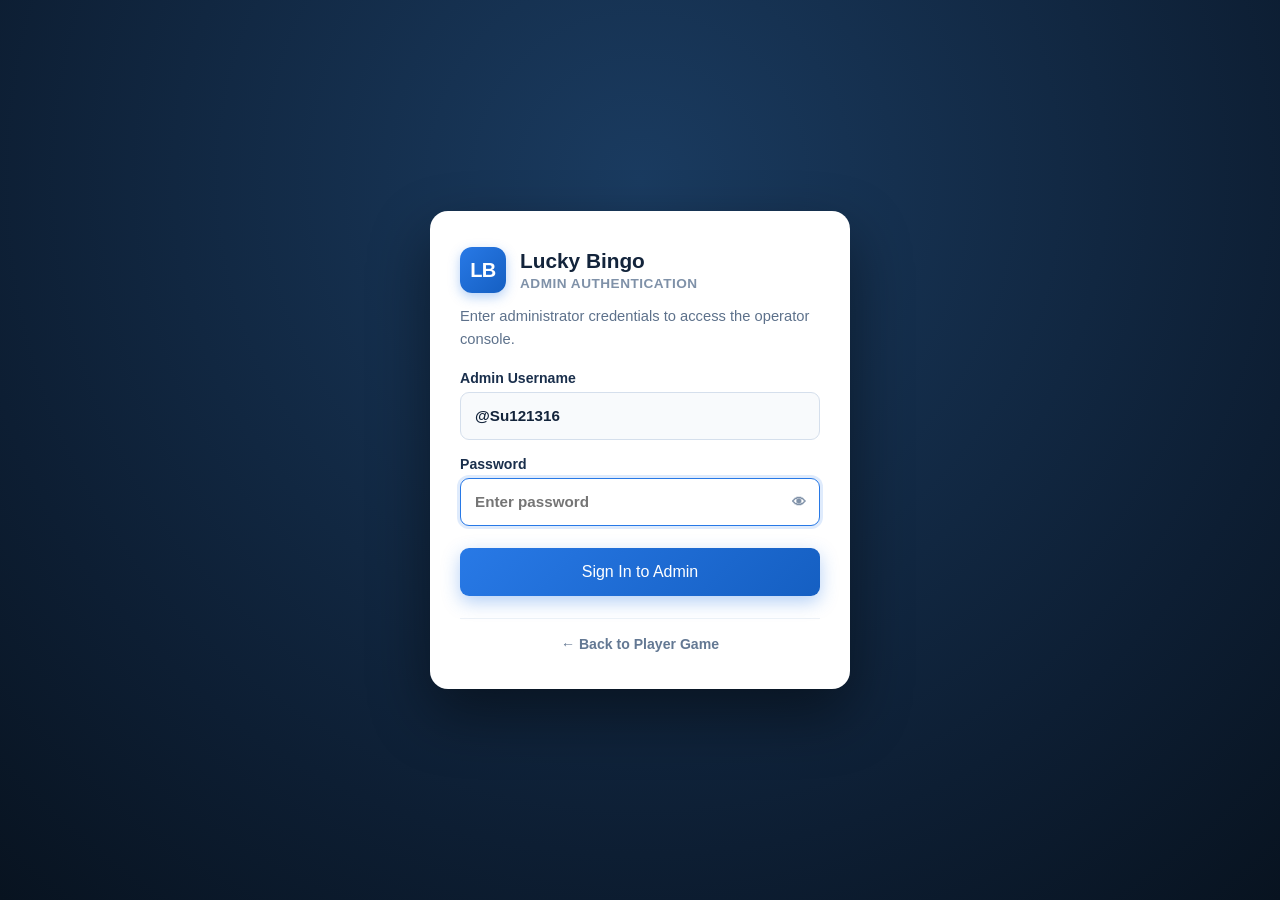
==== admin.html @ 017beab2 "Rename api-config to app-config and simplify vercel.json headers" ====
<!DOCTYPE html>
<html lang="en">
  <head>
    <meta charset="UTF-8" />
    <meta name="viewport" content="width=device-width, initial-scale=1.0" />
    <meta name="theme-color" content="#f5f7fb" />
    <title>Lucky Bingo — Admin Console</title>
    <link rel="stylesheet" href="style.css" />
    <link rel="stylesheet" href="admin.css?v=2" />
  </head>
  <body class="admin-body">
    <!-- ADMIN LOGIN OVERLAY & AUTHENTICATION GATE -->
    <div class="admin-login-overlay" id="admin-login-overlay">
      <div class="admin-login-card">
        <div class="admin-login-brand">
          <div class="admin-brand-mark" aria-hidden="true">LB</div>
          <div>
            <strong>Lucky Bingo</strong>
            <span>Admin Authentication</span>
          </div>
        </div>
        <p class="admin-login-desc">Enter administrator credentials to access the operator console.</p>
        <div class="admin-login-alert" id="admin-login-error" hidden></div>
        <form class="admin-login-form" id="admin-login-form" autocomplete="on">
          <label class="admin-login-label">
            <span>Admin Username</span>
            <input type="text" id="admin-login-username" name="username" placeholder="@Su121316" autocomplete="username" required autofocus />
          </label>
          <label class="admin-login-label">
            <span>Password</span>
            <div class="admin-password-wrap">
              <input type="password" id="admin-login-password" name="password" placeholder="Enter password" autocomplete="current-password" required />
              <button type="button" class="admin-password-toggle" id="admin-password-toggle" aria-label="Toggle password visibility">👁</button>
            </div>
          </label>
          <button type="submit" class="admin-button admin-button-primary admin-login-submit">Sign In to Admin</button>
        </form>
        <div class="admin-login-footer">
          <a href="index.html" class="admin-login-back">← Back to Player Game</a>
        </div>
      </div>
    </div>

    <div class="admin-shell" id="admin-shell" style="display: none;">
      <aside class="admin-sidebar" id="admin-sidebar">
        <div class="admin-brand">
          <div class="admin-brand-mark" aria-hidden="true">LB</div>
          <div>
            <strong>Lucky Bingo</strong>
            <span>Operator console</span>
          </div>
        </div>

        <div class="admin-user-card">
          <div class="admin-avatar admin-avatar-orange" id="admin-user-avatar">AD</div>
          <div class="admin-user-copy">
            <strong id="admin-user-name">Admin desk</strong>
            <span id="admin-user-role">Super administrator</span>
          </div>
          <span class="admin-online-dot" aria-label="Online"></span>
        </div>

        <nav class="admin-nav" aria-label="Admin navigation">
          <span class="admin-nav-label">Workspace</span>
          <a class="admin-nav-link" href="index.html" aria-label="Play Bingo in Game Lobby" style="color: #ff9800; font-weight: bold;">
            <span class="admin-nav-icon" aria-hidden="true">🎮</span>
            <span>Play Bingo</span>
          </a>
          <a class="admin-nav-link is-active" href="#overview" data-section="overview">
            <span class="admin-nav-icon" aria-hidden="true">⌂</span>
            <span>Overview</span>
          </a>
          <a class="admin-nav-link" href="#live" data-section="live">
            <span class="admin-nav-icon" aria-hidden="true">◉</span>
            <span>Live bingo</span>
            <em class="admin-nav-badge" id="nav-live-badge">3</em>
          </a>
          <a class="admin-nav-link" href="#transactions" data-section="transactions">
            <span class="admin-nav-icon" aria-hidden="true">⇄</span>
            <span>Transactions</span>
            <em class="admin-nav-badge is-alert" id="nav-transaction-badge">8</em>
          </a>
          <a class="admin-nav-link" href="#players" data-section="players">
            <span class="admin-nav-icon" aria-hidden="true">♙</span>
            <span>Players</span>
          </a>

          <span class="admin-nav-label admin-nav-label-spaced">Insights</span>
          <a class="admin-nav-link" href="#reports" data-section="reports">
            <span class="admin-nav-icon" aria-hidden="true">▥</span>
            <span>Reports</span>
          </a>
          <a class="admin-nav-link" href="#settings" data-section="settings">
            <span class="admin-nav-icon" aria-hidden="true">⚙</span>
            <span>Settings</span>
          </a>
          <a class="admin-nav-link" href="#deposit-accounts" data-section="deposit-accounts" id="nav-deposit-accounts" style="color: #27ae60; font-weight: 600;">
            <span class="admin-nav-icon" aria-hidden="true">💳</span>
            <span>Deposit Accounts</span>
          </a>
        </nav>

        <div class="admin-sidebar-footer">
          <div class="admin-help-card">
            <span class="admin-help-icon" aria-hidden="true">?</span>
            <div>
              <strong>Need a hand?</strong>
              <span>Review the operator guide</span>
            </div>
            <button type="button" class="admin-icon-button admin-help-button" id="open-help" aria-label="Open help">›</button>
          </div>
          <a class="admin-back-link" href="index.html"><span aria-hidden="true">←</span> Back to player app</a>
          <button type="button" class="admin-signout" id="admin-signout"><span aria-hidden="true">↪</span> Sign out</button>
        </div>
      </aside>

      <main class="admin-main">
        <header class="admin-topbar">
          <button type="button" class="admin-menu-button" id="admin-menu-button" aria-label="Open navigation">☰</button>
          <div class="admin-breadcrumbs">
            <span>Lucky Bingo</span><span aria-hidden="true">/</span><strong id="current-section-label">Overview</strong>
          </div>
          <div class="admin-topbar-actions">
            <div class="admin-system-status"><span class="admin-status-pulse"></span> All systems normal</div>
            <button type="button" class="admin-icon-button admin-notification-button" id="notification-button" aria-label="View notifications">
              <span aria-hidden="true">♢</span><em id="notification-count">5</em>
            </button>
            <div class="admin-top-avatar">AD</div>
          </div>
        </header>

        <div class="admin-content">
          <section class="admin-section is-active" id="admin-overview" data-page="overview">
            <div class="admin-page-heading">
              <div>
                <span class="admin-kicker">MONDAY, SEPTEMBER 21, 2026</span>
                <h1>Good afternoon, admin <span aria-hidden="true">👋</span></h1>
                <p>Here is what is happening across Lucky Bingo right now.</p>
              </div>
              <div class="admin-heading-actions">
                <span class="admin-last-updated" id="last-updated">Updated just now</span>
                <button type="button" class="admin-button admin-button-primary" data-quick-action="new-round"><span aria-hidden="true">＋</span> New round</button>
              </div>
            </div>

            <div class="admin-stat-grid">
              <article class="admin-stat-card">
                <div class="admin-stat-top"><span class="admin-stat-label">Total players</span><span class="admin-stat-icon admin-stat-icon-blue">♙</span></div>
                <strong class="admin-stat-value" id="stat-players">1,284</strong>
                <div class="admin-stat-foot"><span class="admin-trend is-up">↗ 12.8%</span><span>vs last month</span></div>
              </article>
              <article class="admin-stat-card">
                <div class="admin-stat-top"><span class="admin-stat-label">Players online</span><span class="admin-stat-icon admin-stat-icon-green">●</span></div>
                <strong class="admin-stat-value" id="stat-online">286</strong>
                <div class="admin-stat-foot"><span class="admin-live-label"><i></i> Live now</span><span>across 3 rooms</span></div>
              </article>
              <article class="admin-stat-card">
                <div class="admin-stat-top"><span class="admin-stat-label">Today’s revenue</span><span class="admin-stat-icon admin-stat-icon-orange">◈</span></div>
                <strong class="admin-stat-value" id="stat-revenue">18,460 <small>ETB</small></strong>
                <div class="admin-stat-foot"><span class="admin-trend is-up">↗ 8.4%</span><span>vs yesterday</span></div>
              </article>
              <article class="admin-stat-card admin-stat-card-alert">
                <div class="admin-stat-top"><span class="admin-stat-label">Needs attention</span><span class="admin-stat-icon admin-stat-icon-red">!</span></div>
                <strong class="admin-stat-value" id="stat-attention">8</strong>
                <div class="admin-stat-foot"><span class="admin-trend is-alert">Action required</span><span>pending requests</span></div>
              </article>
            </div>

            <div class="admin-dashboard-grid">
              <article class="admin-panel admin-live-summary-panel">
                <div class="admin-panel-heading">
                  <div><span class="admin-panel-eyebrow">REAL-TIME</span><h2>Live bingo rooms</h2></div>
                  <a class="admin-text-link" href="#live" data-section="live">Manage rooms <span aria-hidden="true">→</span></a>
                </div>
                <div class="admin-room-list" id="dashboard-rooms"></div>
                <div class="admin-panel-footer"><span class="admin-live-label"><i></i> Live updates enabled</span><span id="dashboard-round-label">Round #LB-24091 in progress</span></div>
              </article>

              <article class="admin-panel admin-queue-panel">
                <div class="admin-panel-heading">
                  <div><span class="admin-panel-eyebrow">MONEY MOVEMENT</span><h2>Transaction queue</h2></div>
                  <a class="admin-text-link" href="#transactions" data-section="transactions">View all <span aria-hidden="true">→</span></a>
                </div>
                <div class="admin-queue-total"><strong id="queue-total">8</strong><span>requests waiting for review</span><span class="admin-queue-clock" id="queue-age">oldest 18m</span></div>
                <div class="admin-mini-transactions" id="dashboard-transactions"></div>
                <button type="button" class="admin-button admin-button-soft admin-full-button" data-section="transactions">Open transaction desk</button>
              </article>

              <article class="admin-panel admin-activity-panel">
                <div class="admin-panel-heading">
                  <div><span class="admin-panel-eyebrow">AUDIT TRAIL</span><h2>Recent activity</h2></div>
                  <button type="button" class="admin-more-button" id="clear-activity" title="Clear activity">•••</button>
                </div>
                <div class="admin-activity-list" id="activity-list"></div>
              </article>

              <article class="admin-panel admin-health-panel">
                <div class="admin-panel-heading">
                  <div><span class="admin-panel-eyebrow">PLAYER HEALTH</span><h2>Player snapshot</h2></div>
                  <a class="admin-text-link" href="#players" data-section="players">Open players <span aria-hidden="true">→</span></a>
                </div>
                <div class="admin-health-body">
                  <div class="admin-donut" id="player-donut"><span><strong id="active-percent">92</strong><small>active</small></span></div>
                  <div class="admin-health-legend">
                    <div><i class="legend-active"></i><span>Active players</span><strong id="active-count">1,181</strong></div>
                    <div><i class="legend-idle"></i><span>Idle this week</span><strong id="idle-count">86</strong></div>
                    <div><i class="legend-blocked"></i><span>Blocked</span><strong id="blocked-count">17</strong></div>
                  </div>
                </div>
                <div class="admin-health-note"><span aria-hidden="true">✦</span> Player activity is up <b>6.2%</b> this week.</div>
              </article>
            </div>
          </section>

          <section class="admin-section" id="admin-live" data-page="live">
            <div class="admin-page-heading">
              <div><span class="admin-kicker">BINGO OPERATIONS</span><h1>Live bingo control</h1><p>Monitor every room, call numbers, and keep rounds moving.</p></div>
              <div class="admin-heading-actions"><span class="admin-live-label admin-live-label-large"><i></i> Live control connected</span><button type="button" class="admin-button admin-button-primary" data-live-action="new-round"><span aria-hidden="true">＋</span> Start new round</button></div>
            </div>
            <div class="admin-live-toolbar">
              <div class="admin-room-tabs" id="live-room-tabs"></div>
              <div class="admin-live-toolbar-right"><span class="admin-small-muted">Auto-call interval</span><select class="admin-select admin-select-small" id="call-interval"><option value="5">5 sec</option><option value="8" selected>8 sec</option><option value="12">12 sec</option></select><button type="button" class="admin-button admin-button-soft" data-live-action="refresh"><span aria-hidden="true">↻</span> Refresh</button></div>
            </div>
            <div class="admin-live-control-grid">
              <article class="admin-panel admin-round-panel">
                <div class="admin-panel-heading"><div><span class="admin-panel-eyebrow">ROOM CONTROL</span><h2 id="live-room-title">20 ETB room</h2></div><span class="admin-round-state is-live" id="live-round-state"><i></i> LIVE</span></div>
                <div class="admin-round-number"><div class="admin-call-label">LAST NUMBER CALLED</div><strong id="live-call-ball">G-47</strong><span><b id="live-call-count">22</b> of 75 numbers</span></div>
                <div class="admin-round-progress"><div id="live-round-progress" style="width: 29%"></div></div>
                <div class="admin-round-meta"><span>Round <b id="live-round-id">#LB-24091</b></span><span>Prize pool <b id="live-prize-pool">3,240 ETB</b></span></div>
                <div class="admin-round-actions"><button type="button" class="admin-button admin-button-primary" data-live-action="toggle-round" id="toggle-round-button">Pause round</button><button type="button" class="admin-button admin-button-outline" data-live-action="next-call"><span aria-hidden="true">↗</span> Call next</button><button type="button" class="admin-button admin-button-danger-outline" data-live-action="end-round">End round</button></div>
                <div class="admin-control-warning"><span aria-hidden="true">!</span><span>Ending a round cannot be undone. Confirmations are required for payouts.</span></div>
              </article>
              <article class="admin-panel admin-room-health-panel">
                <div class="admin-panel-heading"><div><span class="admin-panel-eyebrow">ROOM HEALTH</span><h2>At a glance</h2></div><span class="admin-chip admin-chip-green">Healthy</span></div>
                <div class="admin-health-metrics"><div><strong id="live-player-count">106</strong><span>players joined</span></div><div><strong id="live-card-count">106</strong><span>cards in play</span></div><div><strong id="live-callers">4</strong><span>possible winners</span></div><div><strong id="live-average-call">01:42</strong><span>avg. call time</span></div></div>
                <div class="admin-room-progress-list"><div><span>Room capacity</span><b>71%</b><div><i style="width:71%"></i></div></div><div><span>Connection quality</span><b>98%</b><div><i class="is-blue" style="width:98%"></i></div></div></div>
              </article>
              <article class="admin-panel admin-call-history-panel">
                <div class="admin-panel-heading"><div><span class="admin-panel-eyebrow">CALL HISTORY</span><h2>Numbers called</h2></div><button type="button" class="admin-more-button" data-live-action="clear-history">Clear</button></div>
                <div class="admin-call-history" id="live-call-history"></div>
                <p class="admin-empty-note" id="call-history-note">Most recent calls appear here.</p>
              </article>
              <article class="admin-panel admin-room-management-panel">
                <div class="admin-panel-heading"><div><span class="admin-panel-eyebrow">ROOMS</span><h2>Room availability</h2></div><span class="admin-small-muted">Player lobby view</span></div>
                <form class="admin-room-add-form" id="room-add-form">
                  <label><span>Stake (ETB)</span><input id="room-add-stake" type="number" min="1" step="1" inputmode="numeric" placeholder="100" required></label>
                  <label><span>Players</span><input id="room-add-players" type="number" min="0" step="1" inputmode="numeric" value="0" required></label>
                  <button type="submit" class="admin-button admin-button-primary"><span aria-hidden="true">＋</span> Add room</button>
                </form>
                <div class="admin-management-list" id="live-room-management"></div>
              </article>
            </div>
          </section>

          <section class="admin-section" id="admin-transactions" data-page="transactions">
            <div class="admin-page-heading">
              <div><span class="admin-kicker">FINANCE DESK</span><h1>Deposits &amp; withdrawals</h1><p>Review requests, verify payment details, and keep player balances accurate.</p></div>
              <div class="admin-heading-actions"><button type="button" class="admin-button admin-button-soft" id="export-transactions"><span aria-hidden="true">↓</span> Export CSV</button><button type="button" class="admin-button admin-button-primary" id="refresh-transactions"><span aria-hidden="true">↻</span> Refresh</button></div>
            </div>
            <div class="admin-finance-summary"><div><span>Pending deposits</span><strong id="finance-deposits">5,800 <small>ETB</small></strong><em id="finance-deposit-count">5 requests</em></div><div><span>Pending withdrawals</span><strong id="finance-withdrawals">2,450 <small>ETB</small></strong><em id="finance-withdrawal-count">3 requests</em></div><div><span>Processed today</span><strong id="finance-processed">18,460 <small>ETB</small></strong><em class="is-positive">+8.4% from yesterday</em></div><div><span>Average review time</span><strong>06:24</strong><em class="is-positive">Within target</em></div></div>
            <article class="admin-panel admin-table-panel">
              <div class="admin-table-toolbar"><div class="admin-filter-tabs" role="tablist" aria-label="Transaction filter"><button type="button" class="is-active" data-transaction-filter="all">All <b id="filter-all-count">8</b></button><button type="button" data-transaction-filter="deposit">Deposits <b id="filter-deposit-count">5</b></button><button type="button" data-transaction-filter="withdraw">Withdrawals <b id="filter-withdraw-count">3</b></button><button type="button" data-transaction-filter="processed">Processed</button></div><div class="admin-table-tools"><label class="admin-inline-search"><span aria-hidden="true">⌕</span><input type="search" id="transaction-search" placeholder="Search transactions" /></label><select class="admin-select" id="transaction-status-filter"><option value="all">All statuses</option><option value="pending">Pending</option><option value="approved">Approved</option><option value="rejected">Rejected</option></select></div></div>
              <div class="admin-table-scroll"><table class="admin-table"><thead><tr><th>Player</th><th>Type</th><th>Method</th><th>Amount</th><th>Requested</th><th>Status</th><th><span class="admin-sr-only">Actions</span></th></tr></thead><tbody id="transactions-table"></tbody></table></div>
              <div class="admin-table-footer"><span id="transaction-result-count">Showing 8 requests</span><div class="admin-pagination"><button type="button" disabled aria-label="Previous page">‹</button><button type="button" class="is-current">1</button><button type="button">2</button><button type="button" aria-label="Next page">›</button></div></div>
            </article>
          </section>

          <section class="admin-section" id="admin-players" data-page="players">
            <div class="admin-page-heading">
              <div><span class="admin-kicker">PLAYER DIRECTORY</span><h1>Players</h1><p>Search accounts, manage access, and keep player profiles up to date.</p></div>
              <div class="admin-heading-actions"><button type="button" class="admin-button admin-button-soft" id="export-players"><span aria-hidden="true">↓</span> Export list</button><button type="button" class="admin-button admin-button-primary" data-player-action="add"><span aria-hidden="true">＋</span> Add player</button></div>
            </div>
            <div class="admin-player-insights"><div><span class="admin-insight-icon admin-insight-blue">♙</span><span><b id="player-total-count">1,284</b><small>Total accounts</small></span></div><div><span class="admin-insight-icon admin-insight-green">✓</span><span><b id="player-verified-count">1,198</b><small>Verified accounts</small></span></div><div><span class="admin-insight-icon admin-insight-orange">◌</span><span><b id="player-new-count">38</b><small>New this month</small></span></div><div><span class="admin-insight-icon admin-insight-red">!</span><span><b id="player-blocked-count">17</b><small>Blocked accounts</small></span></div></div>
            <article class="admin-panel admin-table-panel">
              <div class="admin-table-toolbar"><label class="admin-player-search"><span aria-hidden="true">⌕</span><input type="search" id="player-search" placeholder="Search by name, email, phone or player ID" /><kbd>⌘ K</kbd></label><div class="admin-table-tools"><select class="admin-select" id="player-status-filter"><option value="all">All statuses</option><option value="active">Active</option><option value="idle">Idle</option><option value="blocked">Blocked</option></select><button type="button" class="admin-filter-button" id="player-filter-button"><span aria-hidden="true">☷</span> Filters</button></div></div>
              <div class="admin-table-scroll"><table class="admin-table admin-player-table"><thead><tr><th>Player</th><th>Contact</th><th>Wallet balance</th><th>Games</th><th>Last active</th><th>Status</th><th><span class="admin-sr-only">Actions</span></th></tr></thead><tbody id="players-table"></tbody></table></div>
              <div class="admin-table-footer"><span id="player-result-count">Showing 8 players</span><div class="admin-pagination"><button type="button" disabled>‹</button><button type="button" class="is-current">1</button><button type="button">2</button><button type="button">3</button><button type="button">›</button></div></div>
            </article>
          </section>

          <section class="admin-section" id="admin-reports" data-page="reports">
            <div class="admin-page-heading"><div><span class="admin-kicker">INSIGHTS</span><h1>Reports</h1><p>Understand performance, player behavior, and the health of your bingo operation.</p></div><div class="admin-heading-actions"><select class="admin-select" id="report-range"><option>Last 7 days</option><option>Last 30 days</option><option>This year</option></select><button type="button" class="admin-button admin-button-soft" id="export-report"><span aria-hidden="true">↓</span> Export report</button></div></div>
            <div class="admin-report-grid"><article class="admin-panel admin-chart-panel admin-chart-wide"><div class="admin-panel-heading"><div><span class="admin-panel-eyebrow">REVENUE TREND</span><h2>Net revenue</h2></div><strong class="admin-chart-total">18,460 <small>ETB</small></strong></div><div class="admin-chart-legend"><span><i class="chart-line chart-line-blue"></i> Revenue</span><span><i class="chart-line chart-line-orange"></i> Payouts</span></div><div class="admin-chart" aria-label="Revenue chart"><div class="admin-chart-y"><span>20k</span><span>15k</span><span>10k</span><span>5k</span><span>0</span></div><div class="admin-chart-area"><div class="admin-chart-gridlines"><i></i><i></i><i></i><i></i><i></i></div><svg viewBox="0 0 720 220" preserveAspectRatio="none" role="img" aria-label="Revenue and payout trend"><defs><linearGradient id="revenue-fill" x1="0" x2="0" y1="0" y2="1"><stop offset="0" stop-color="#2f80ed" stop-opacity=".24"/><stop offset="1" stop-color="#2f80ed" stop-opacity="0"/></linearGradient></defs><path class="chart-fill" d="M0 172 C42 162 58 155 92 158 S144 134 178 145 S230 121 268 130 S320 91 360 112 S416 82 452 96 S496 48 540 72 S600 38 636 55 S682 31 720 42 L720 220 L0 220 Z"/><path class="chart-path chart-path-blue" d="M0 172 C42 162 58 155 92 158 S144 134 178 145 S230 121 268 130 S320 91 360 112 S416 82 452 96 S496 48 540 72 S600 38 636 55 S682 31 720 42"/><path class="chart-path chart-path-orange" d="M0 190 C42 181 58 176 92 178 S144 161 178 170 S230 144 268 154 S320 119 360 140 S416 106 452 125 S496 79 540 102 S600 65 636 83 S682 61 720 70"/></svg><div class="admin-chart-x"><span>15 Sep</span><span>17 Sep</span><span>19 Sep</span><span>21 Sep</span></div></div></div></article><article class="admin-panel admin-chart-panel"><div class="admin-panel-heading"><div><span class="admin-panel-eyebrow">ROOM PERFORMANCE</span><h2>Top rooms</h2></div><button type="button" class="admin-more-button">•••</button></div><div class="admin-bar-list"><div><span><b>10 ETB room</b><small>2,180 rounds</small></span><strong>42%</strong><i><em style="width:42%"></em></i></div><div><span><b>20 ETB room</b><small>1,640 rounds</small></span><strong>34%</strong><i><em style="width:34%"></em></i></div><div><span><b>50 ETB room</b><small>812 rounds</small></span><strong>24%</strong><i><em style="width:24%"></em></i></div></div><div class="admin-report-callout"><span aria-hidden="true">✦</span><span>The <b>10 ETB room</b> brings the most first-time players.</span></div></article><article class="admin-panel admin-chart-panel"><div class="admin-panel-heading"><div><span class="admin-panel-eyebrow">PLAYER RETENTION</span><h2>Weekly return rate</h2></div><span class="admin-chip admin-chip-green">+4.8%</span></div><div class="admin-retention-score"><strong>68.4<small>%</small></strong><span>players returned this week</span></div><div class="admin-retention-bars"><i style="height:43%"></i><i style="height:58%"></i><i style="height:51%"></i><i style="height:70%"></i><i style="height:64%"></i><i style="height:83%"></i><i style="height:92%"></i></div><div class="admin-chart-x admin-chart-x-even"><span>Mon</span><span>Tue</span><span>Wed</span><span>Thu</span><span>Fri</span><span>Sat</span><span>Sun</span></div></article></div>
          </section>

          <section class="admin-section" id="admin-settings" data-page="settings">
            <div class="admin-page-heading">
              <div>
                <span class="admin-kicker">CONTROL CENTER</span>
                <h1>Settings</h1>
                <p>Set safe defaults for your operation. Changes are saved immediately.</p>
              </div>
              <div style="display: flex; gap: 8px; flex-wrap: wrap; align-items: center;">
                <span class="admin-saved-label" id="settings-saved">All changes saved</span>
              </div>
            </div>

            <div style="display: flex; gap: 8px; flex-wrap: wrap; margin-bottom: 16px;">
              <a href="#settings-deposit-panel" class="admin-button admin-button-primary" style="text-decoration: none; font-size: 12px; padding: 7px 14px;">💳 Deposit Receiving Accounts</a>
              <a href="#settings-round-panel" class="admin-button admin-button-soft" style="text-decoration: none; font-size: 12px; padding: 7px 14px;">⚙ Round Settings</a>
            </div>

            <div class="admin-settings-grid">
              <article class="admin-panel admin-settings-panel" id="settings-deposit-panel" style="border: 2px solid #2f80ed; box-shadow: 0 4px 16px rgba(47, 128, 237, 0.08);">
                <div class="admin-panel-heading">
                  <div>
                    <span class="admin-panel-eyebrow" style="color: #2f80ed; font-weight: 800;">PAYMENT METHODS</span>
                    <h2 style="color: #1a4971;">Deposit receiving accounts</h2>
                  </div>
                  <span class="admin-chip admin-chip-green" style="font-weight: 700;">Live in player app</span>
                </div>
                <div style="padding: 11px 18px; background: rgba(47, 128, 237, 0.08); border-bottom: 1px solid #d8e5f5; font-size: 12px; color: #1a4971; line-height: 1.45; font-weight: 500;">
                  💰 <b>Where to edit deposit numbers:</b> Enter the phone numbers and account holder names below. Players will transfer their deposits to these accounts when they tap <b>Telebirr</b>, <b>CBE Birr</b>, or <b>M-Pesa</b> in the game.
                </div>
                <label class="admin-setting-row">
                  <span>
                    <b>Telebirr receiving phone</b>
                    <small>Phone number where players send Telebirr deposits</small>
                  </span>
                  <input type="text" class="admin-setting-input" id="setting-deposit-telebirr-phone" placeholder="0911 000 000" />
                </label>
                <label class="admin-setting-row">
                  <span>
                    <b>Telebirr account name</b>
                    <small>Name registered on the Telebirr account</small>
                  </span>
                  <input type="text" class="admin-setting-input" id="setting-deposit-telebirr-name" placeholder="Lucky Bingo" />
                </label>
                <label class="admin-setting-row">
                  <span>
                    <b>CBE Birr receiving phone / account</b>
                    <small>Phone or account number for CBE Birr deposits</small>
                  </span>
                  <input type="text" class="admin-setting-input" id="setting-deposit-cbebirr-phone" placeholder="1000 000 000" />
                </label>
                <label class="admin-setting-row">
                  <span>
                    <b>CBE Birr account name</b>
                    <small>Name registered on the CBE Birr account</small>
                  </span>
                  <input type="text" class="admin-setting-input" id="setting-deposit-cbebirr-name" placeholder="Lucky Bingo CBE Birr" />
                </label>
                <label class="admin-setting-row">
                  <span>
                    <b>M-Pesa receiving phone</b>
                    <small>Phone number for M-Pesa deposits</small>
                  </span>
                  <input type="text" class="admin-setting-input" id="setting-deposit-mpesa-phone" placeholder="0700 000 000" />
                </label>
                <label class="admin-setting-row">
                  <span>
                    <b>M-Pesa account name</b>
                    <small>Name registered on the M-Pesa account</small>
                  </span>
                  <input type="text" class="admin-setting-input" id="setting-deposit-mpesa-name" placeholder="Lucky Bingo M-Pesa" />
                </label>
              </article>

              <article class="admin-panel admin-settings-panel" id="settings-round-panel">
                <div class="admin-panel-heading"><div><span class="admin-panel-eyebrow">GAME DEFAULTS</span><h2>Round settings</h2></div></div>
                <label class="admin-setting-row"><span><b>Commission rate</b><small>Percentage held from every prize pool</small></span><span class="admin-input-suffix"><input type="number" id="setting-commission" min="0" max="50" step="1" value="20" /><em>%</em></span></label>
                <label class="admin-setting-row"><span><b>Auto-start threshold</b><small>Players required before a room starts</small></span><span class="admin-input-suffix"><input type="number" id="setting-threshold" min="2" max="500" step="1" value="10" /><em>players</em></span></label>
                <label class="admin-setting-row"><span><b>Card-selection countdown</b><small>Players have this long to enter cards before the round starts</small></span><span class="admin-input-suffix"><input type="number" id="setting-countdown" min="10" max="600" step="5" value="60" /><em>seconds</em></span></label>
                <label class="admin-setting-row"><span><b>Winning line pattern</b><small>Declare a winner after this many completed lines, or require a full house</small></span><select class="admin-select admin-select-small" id="setting-winning-pattern"><option value="1">1 line</option><option value="2">2 lines</option><option value="3">3 lines</option><option value="4">4 lines</option><option value="full-house">Full house / full card</option></select></label>
                <label class="admin-setting-row"><span><b>Starting bonus</b><small>Give each new player a one-time Birr bonus when they first open the game</small></span><span class="admin-input-suffix"><input type="number" id="setting-starting-bonus" min="0" max="100000" step="1" value="50" /><em>ETB</em></span></label>
                <label class="admin-setting-row"><span><b>Enable starting bonus</b><small>Turn the new-player bonus on or off</small></span><input type="checkbox" class="admin-switch" id="setting-starting-bonus-enabled" checked /></label>
                <label class="admin-setting-row"><span><b>Auto-call numbers</b><small>Allow rooms to call numbers automatically</small></span><input type="checkbox" class="admin-switch" id="setting-autocall" checked /></label>
                <label class="admin-setting-row"><span><b>Maintenance mode</b><small>Temporarily prevent new games from starting</small></span><input type="checkbox" class="admin-switch is-danger" id="setting-maintenance" /></label>
              </article>

              <article class="admin-panel admin-settings-panel">
                <div class="admin-panel-heading"><div><span class="admin-panel-eyebrow">SECURITY &amp; ALERTS</span><h2>Admin preferences</h2></div></div>
                <label class="admin-setting-row"><span><b>Transaction alerts</b><small>Notify this desk about new finance requests</small></span><input type="checkbox" class="admin-switch" id="setting-transactions" checked /></label>
                <label class="admin-setting-row"><span><b>Large withdrawal review</b><small>Require a second review above 5,000 ETB</small></span><input type="checkbox" class="admin-switch" id="setting-large-withdrawal" checked /></label>
                <label class="admin-setting-row"><span><b>Session timeout</b><small>Sign out after inactivity</small></span><select class="admin-select admin-select-small" id="setting-timeout"><option value="30">30 minutes</option><option value="60" selected>1 hour</option><option value="240">4 hours</option></select></label>
                <div class="admin-security-note"><span aria-hidden="true">✓</span><div><b>Two-step verification is active</b><small>Your admin account is protected with an extra sign-in step.</small></div></div>
              </article>
            </div>
          </section>
        </div>
      </main>
    </div>

    <div class="admin-toast" id="admin-toast" hidden></div>

    <div class="admin-modal-backdrop" id="player-modal" hidden>
      <section class="admin-modal" role="dialog" aria-modal="true" aria-labelledby="player-modal-title">
        <div class="admin-modal-heading"><div><span class="admin-panel-eyebrow">PLAYER ACCOUNT</span><h2 id="player-modal-title">Edit player</h2></div><button type="button" class="admin-modal-close" data-close-modal="player-modal" aria-label="Close">×</button></div>
        <form id="player-form"><input type="hidden" id="player-form-id" /><div class="admin-form-grid"><label><span>Full name</span><input type="text" id="player-form-name" required /></label><label><span>Player ID</span><input type="text" id="player-form-username" disabled /></label><label><span>Email address</span><input type="email" id="player-form-email" required /></label><label><span>Phone number</span><input type="tel" id="player-form-phone" required /></label><label><span>Wallet balance (ETB)</span><input type="number" id="player-form-balance" min="0" step="1" required /></label><label><span>Account status</span><select id="player-form-status"><option value="active">Active</option><option value="idle">Idle</option><option value="blocked">Blocked</option></select></label></div><label class="admin-form-wide"><span>Admin note</span><textarea id="player-form-note" rows="3" placeholder="Optional internal note about this account"></textarea></label><div class="admin-modal-actions"><button type="button" class="admin-button admin-button-soft" data-close-modal="player-modal">Cancel</button><button type="submit" class="admin-button admin-button-primary">Save player</button></div></form>
      </section>
    </div>

    <div class="admin-modal-backdrop" id="password-modal" hidden>
      <section class="admin-modal admin-modal-small" role="dialog" aria-modal="true" aria-labelledby="password-modal-title">
        <div class="admin-modal-heading"><div><span class="admin-panel-eyebrow">SECURITY ACTION</span><h2 id="password-modal-title">Change password</h2></div><button type="button" class="admin-modal-close" data-close-modal="password-modal" aria-label="Close">×</button></div>
        <p class="admin-modal-copy">Set a temporary password for <b id="password-player-name">this player</b>. The player will be asked to change it after signing in.</p>
        <form id="password-form"><input type="hidden" id="password-form-id" /><label class="admin-form-wide"><span>Temporary password</span><input type="password" id="password-form-value" minlength="6" required placeholder="At least 6 characters" /></label><label class="admin-check-row"><input type="checkbox" id="password-notify" checked /><span>Notify the player about the password reset</span></label><div class="admin-modal-actions"><button type="button" class="admin-button admin-button-soft" data-close-modal="password-modal">Cancel</button><button type="submit" class="admin-button admin-button-primary">Set password</button></div></form>
      </section>
    </div>

    <div class="admin-modal-backdrop" id="help-modal" hidden>
      <section class="admin-modal admin-modal-small" role="dialog" aria-modal="true" aria-labelledby="help-modal-title"><div class="admin-modal-heading"><div><span class="admin-panel-eyebrow">OPERATOR GUIDE</span><h2 id="help-modal-title">A safe admin workflow</h2></div><button type="button" class="admin-modal-close" data-close-modal="help-modal" aria-label="Close">×</button></div><div class="admin-guide-list"><div><b>1</b><span>Review deposit and withdrawal requests before approving a balance change.</span></div><div><b>2</b><span>Use the live room controls to pause a room if a payment or connection issue appears.</span></div><div><b>3</b><span>Block suspicious accounts and record the reason in the player note.</span></div><div><b>4</b><span>Export finance reports regularly for reconciliation.</span></div></div><div class="admin-modal-actions"><button type="button" class="admin-button admin-button-primary" data-close-modal="help-modal">Got it</button></div></section>
    </div>

    <script src="app-config.js"></script>
    <script src="api-client.js"></script>
    <script src="players-data.js"></script>
    <script src="admin.js?v=3"></script>
  </body>
</html>
---- style.css ----
* {
  margin: 0;
  padding: 0;
  box-sizing: border-box;
}

:root {
  --page: #0868ad;
  --page-deep: #075d9d;
  --nav: #1c2a3a;
  --panel: #193866;
  --panel-deep: #15345f;
  --orange: #f45b0a;
  --orange-deep: #dd4d05;
  --yellow: #fff229;
  --yellow-soft: #f3ef9e;
  --white: #fbfdff;
  --muted: #b7c3d7;
  --ink: #172b4d;
  --line: rgba(255, 255, 255, 0.08);
  --green: #57c77c;
  --red: #f3424f;
}

html,
body {
  min-height: 100%;
}

body {
  min-height: 100dvh;
  font-family: "Trebuchet MS", "Segoe UI", system-ui, sans-serif;
  background: var(--page);
  color: var(--white);
  overflow-x: hidden;
  user-select: none;
  -webkit-user-select: none;
}

button {
  font: inherit;
}

.lb-root {
  min-height: 100dvh;
  display: grid;
  place-items: start center;
}

.lb-frame {
  position: relative;
  width: min(100%, 760px);
  min-height: 100dvh;
  overflow: hidden;
  background: linear-gradient(180deg, var(--page) 0%, var(--page-deep) 100%);
  box-shadow: 0 0 0 1px rgba(0, 0, 0, 0.06);
  display: flex;
  flex-direction: column;
}

.lb-top {
  min-height: 0;
  display: none;
}

.lb-logo {
  color: var(--white);
  font-size: clamp(25px, 5vw, 40px);
  font-weight: 800;
  letter-spacing: -1.1px;
  line-height: 1;
  text-align: left;
  white-space: nowrap;
}

.lb-icon-btn {
  display: grid;
  place-items: center;
  width: 42px;
  height: 48px;
  border: 0;
  background: transparent;
  color: var(--white);
  cursor: pointer;
  transition: color 0.16s ease, transform 0.16s ease;
}

.lb-icon-btn:hover,
.lb-icon-btn:focus-visible {
  color: var(--yellow);
  transform: scale(1.06);
  outline: none;
}

.lb-close {
  font-family: Arial, sans-serif;
  font-size: 56px;
  font-weight: 200;
  line-height: 0.72;
}

.lb-header-actions {
  display: flex;
  align-items: center;
  justify-content: flex-end;
  gap: 20px;
}

.lb-expand {
  font-family: Arial, sans-serif;
  font-size: 44px;
  line-height: 0.5;
  padding-bottom: 12px;
}

.lb-options {
  font-family: Arial, sans-serif;
  font-size: 45px;
  line-height: 0.45;
}

.lb-main {
  position: relative;
  flex: 1;
  min-height: 0;
  display: flex;
  flex-direction: column;
}

.lb-view {
  display: none;
  flex: 1;
  min-height: 0;
  flex-direction: column;
  padding: 34px 22px 26px;
  overflow: auto;
}

.lb-view.is-on {
  display: flex;
}

.lb-lobby {
  padding-top: 34px;
}

.lb-lobby-toolbar {
  display: flex;
  align-items: center;
  justify-content: space-between;
  gap: 16px;
  margin: 0 10px 28px;
}

.lb-lobby-actions {
  display: flex;
  align-items: center;
  gap: 10px;
}

.lb-balance-card,
.lb-admin-link,
.lb-refresh {
  border: 0;
  cursor: pointer;
  transition: transform 0.16s ease, filter 0.16s ease, box-shadow 0.16s ease;
}

.lb-balance-card:hover,
.lb-balance-card:focus-visible,
.lb-admin-link:hover,
.lb-admin-link:focus-visible,
.lb-refresh:hover,
.lb-refresh:focus-visible {
  transform: translateY(-2px);
  filter: brightness(1.08);
  outline: none;
}

.lb-balance-card {
  min-width: 178px;
  display: flex;
  align-items: center;
  gap: 11px;
  padding: 11px 14px;
  border-radius: 10px;
  background: #15263b;
  color: var(--white);
  box-shadow: 0 5px 0 rgba(0, 0, 0, 0.12);
  text-align: left;
}

.lb-wallet-icon {
  display: grid;
  place-items: center;
  width: 40px;
  height: 38px;
  flex: 0 0 auto;
}

.lb-wallet-icon svg {
  width: 38px;
  height: 34px;
  fill: none;
  stroke: var(--white);
  stroke-linecap: round;
  stroke-linejoin: round;
  stroke-width: 2.2;
}

.lb-balance-value {
  display: inline-flex;
  align-items: baseline;
  gap: 7px;
  color: var(--yellow);
  font-family: Consolas, "Courier New", monospace;
  font-size: 28px;
  font-weight: 800;
  line-height: 1;
  white-space: nowrap;
}

.lb-currency {
  font-family: inherit;
  font-size: 20px;
}

.lb-balance-arrow {
  margin-left: auto;
  color: #c9d5e5;
  font-family: Arial, sans-serif;
  font-size: 32px;
  font-weight: 300;
  line-height: 0.7;
}

.lb-admin-link,
.lb-refresh {
  display: inline-flex;
  align-items: center;
  justify-content: center;
  min-height: 48px;
  padding: 12px 17px 13px;
  border-radius: 8px;
  background: #18345f;
  color: var(--white);
  font-family: Consolas, "Courier New", monospace;
  font-size: 24px;
  font-weight: 700;
  line-height: 1;
  text-decoration: none;
  box-shadow: 0 5px 0 rgba(0, 0, 0, 0.12);
}

.lb-admin-link {
  background: var(--orange);
  color: var(--white);
}

.lb-room-list {
  width: 100%;
}

.lb-room-head,
.lb-room {
  display: grid;
  grid-template-columns: 1.05fr 1.1fr 0.92fr 1.2fr 1.12fr;
  align-items: center;
  column-gap: 12px;
}

.lb-room-head {
  min-height: 66px;
  padding: 0 25px;
  border-radius: 16px 16px 0 0;
  background: var(--orange);
  color: var(--white);
  font-family: Consolas, "Courier New", monospace;
  font-size: clamp(17px, 3.3vw, 27px);
  letter-spacing: 0.2px;
  line-height: 1;
  text-align: center;
  box-shadow: 0 4px 0 rgba(137, 49, 0, 0.16);
}

.lb-room-head span:first-child,
.lb-room-head span:nth-child(2),
.lb-room-head span:nth-child(3),
.lb-room-head span:nth-child(4),
.lb-room-head span:nth-child(5) {
  white-space: nowrap;
}

.lb-rooms {
  display: flex;
  flex-direction: column;
  gap: 20px;
  padding-top: 10px;
}

.lb-room {
  width: 100%;
  min-height: 120px;
  padding: 16px 25px;
  border: 0;
  border-radius: 16px;
  background: var(--panel);
  color: var(--white);
  font-family: Consolas, "Courier New", monospace;
  text-align: center;
  box-shadow: 0 5px 0 rgba(7, 35, 70, 0.32);
  cursor: pointer;
  transition: transform 0.16s ease, background 0.16s ease, box-shadow 0.16s ease;
}

.lb-room:hover,
.lb-room:focus-visible {
  background: #204577;
  box-shadow: 0 7px 0 rgba(7, 35, 70, 0.3);
  transform: translateY(-2px);
  outline: none;
}

.lb-room.is-locked,
.lb-room.is-closed {
  cursor: not-allowed;
}

.lb-room.is-locked:hover,
.lb-room.is-locked:focus-visible,
.lb-room.is-closed:hover,
.lb-room.is-closed:focus-visible,
.lb-room:disabled:hover,
.lb-room:disabled:focus-visible {
  background: var(--panel);
  transform: none;
}

.lb-room:disabled {
  opacity: 0.72;
}

.lb-room-stake,
.lb-room-active,
.lb-room-players,
.lb-room-prize,
.lb-room-play {
  min-width: 0;
}

.lb-room-stake {
  color: var(--white);
  font-size: clamp(18px, 3.2vw, 26px);
  font-weight: 700;
  line-height: 1.2;
  white-space: nowrap;
}

.lb-room-active {
  position: relative;
  display: flex;
  align-items: flex-end;
  justify-content: center;
  min-height: 54px;
  padding-top: 8px;
  color: var(--muted);
  font-size: clamp(16px, 2.9vw, 23px);
  line-height: 1.1;
  white-space: normal;
}

.lb-room-active.is-live {
  color: var(--white);
}

.lb-room-active-copy {
  display: block;
}

.lb-active-badge {
  position: absolute;
  top: -1px;
  left: 50%;
  z-index: 1;
  display: inline-flex;
  align-items: center;
  gap: 7px;
  min-width: 0;
  padding: 3px 7px 3px 10px;
  border: 2px solid #39bd69;
  border-radius: 15px;
  background: linear-gradient(90deg, #ed4e50 0%, #ed4e50 79%, #22bd5a 79%, #22bd5a 100%);
  color: var(--white);
  font-size: clamp(11px, 2.05vw, 16px);
  font-weight: 800;
  line-height: 1;
  white-space: nowrap;
  transform: translateX(-50%);
  box-shadow: 0 2px 0 rgba(19, 74, 54, 0.27);
}

.lb-active-badge i {
  width: 10px;
  height: 10px;
  flex: 0 0 auto;
  border-radius: 50%;
  background: #f2383f;
  animation: lb-live-dot 0.95s ease-in-out infinite;
}

.lb-room-active.is-countdown {
  color: var(--red);
}

.lb-countdown-badge {
  position: absolute;
  top: -1px;
  left: 50%;
  display: inline-block;
  color: var(--red);
  font-family: Consolas, "Courier New", monospace;
  font-size: clamp(12px, 2.15vw, 17px);
  font-weight: 800;
  line-height: 1;
  white-space: nowrap;
  transform: translateX(-50%);
  animation: lb-countdown-blink 0.9s steps(2, start) infinite;
}

.lb-room-active.is-paused {
  color: var(--muted);
  font-weight: 700;
}

.lb-room-paused {
  display: inline-flex;
  align-items: center;
  justify-content: center;
  padding: 8px 12px;
  border-radius: 12px;
  background: rgba(183, 195, 215, 0.13);
  color: var(--muted);
  font-size: 0.78em;
  font-weight: 700;
  text-transform: uppercase;
}

@keyframes lb-live-dot {
  0%,
  100% {
    opacity: 1;
    transform: scale(1);
  }
  50% {
    opacity: 0.45;
    transform: scale(0.82);
  }
}

@keyframes lb-countdown-blink {
  0%,
  49% {
    opacity: 1;
  }
  50%,
  100% {
    opacity: 0.22;
  }
}

.lb-room-players,
.lb-room-prize {
  color: var(--white);
  font-size: clamp(17px, 3vw, 24px);
  line-height: 1.2;
  white-space: nowrap;
}

.lb-room-prize {
  text-align: right;
}

.lb-room-play {
  display: inline-flex;
  align-items: center;
  justify-content: center;
  min-height: 54px;
  padding: 0 19px;
  border-radius: 17px;
  background: var(--yellow-soft);
  color: #5c4389;
  font-size: clamp(17px, 3.1vw, 25px);
  font-weight: 700;
  line-height: 1;
  white-space: nowrap;
  transition: background 0.16s ease, color 0.16s ease, box-shadow 0.16s ease;
}

.lb-room-play.is-enabled {
  background: var(--yellow);
  color: #572f80;
  box-shadow: 0 0 0 2px rgba(255, 242, 41, 0.15), 0 4px 12px rgba(255, 242, 41, 0.16);
}

.lb-room-play.is-disabled {
  background: rgba(183, 195, 215, 0.18);
  color: #8794aa;
  box-shadow: none;
  filter: grayscale(0.35);
}

.lb-room:hover .lb-room-play.is-enabled,
.lb-room:focus-visible .lb-room-play.is-enabled {
  background: #ffff75;
}

.lb-empty-rooms {
  margin: 18px 0;
  padding: 28px 16px;
  border-radius: 16px;
  background: var(--panel);
  color: var(--muted);
  font-family: Consolas, "Courier New", monospace;
  font-size: 18px;
  text-align: center;
}

.lb-footer {
  margin-top: auto;
  padding: 56px 0 14px;
  color: var(--white);
  font-family: Consolas, "Courier New", monospace;
  font-size: clamp(18px, 3.5vw, 27px);
  letter-spacing: 0.5px;
  text-align: center;
}

.lb-sr-only {
  position: absolute;
  width: 1px;
  height: 1px;
  padding: 0;
  margin: -1px;
  overflow: hidden;
  clip: rect(0, 0, 0, 0);
  white-space: nowrap;
  border: 0;
}

/* Wallet panel */
.lb-overlay {
  position: absolute;
  inset: 0;
  z-index: 10;
  display: grid;
  place-items: center;
  padding: clamp(12px, 4vw, 30px);
  background: rgba(3, 24, 46, 0.76);
  backdrop-filter: blur(7px);
  animation: lb-wallet-fade 0.2s ease both;
}

.lb-overlay[hidden] {
  display: none;
}

.lb-wallet-panel {
  width: min(100%, 650px);
  max-height: min(900px, calc(100dvh - 32px));
  overflow: auto;
  padding: clamp(22px, 4vw, 34px);
  border: 1px solid rgba(255, 255, 255, 0.7);
  border-radius: 26px;
  background: linear-gradient(145deg, #f8fbff 0%, #eef4fb 100%);
  color: var(--ink);
  box-shadow: 0 28px 90px rgba(1, 22, 49, 0.48), 0 0 0 8px rgba(255, 255, 255, 0.05);
  animation: lb-wallet-rise 0.24s ease both;
  scrollbar-color: #b9c9db transparent;
}

.lb-wallet-panel-head {
  display: flex;
  align-items: flex-start;
  justify-content: space-between;
  gap: 18px;
}

.lb-eyebrow {
  color: #70839d;
  font-family: Consolas, "Courier New", monospace;
  font-size: 12px;
  font-weight: 800;
  letter-spacing: 1.8px;
}

.lb-wallet-panel h2 {
  margin-top: 7px;
  color: #172f55;
  font-size: clamp(27px, 5vw, 42px);
  letter-spacing: -1px;
  line-height: 1.05;
}

.lb-wallet-subtitle {
  margin-top: 8px;
  color: #71849d;
  font-size: 14px;
  line-height: 1.4;
}

.lb-panel-close {
  display: grid;
  place-items: center;
  width: 46px;
  height: 46px;
  flex: 0 0 auto;
  border: 0;
  border-radius: 13px;
  background: #e3eaf3;
  color: #2b486c;
  font-family: Arial, sans-serif;
  font-size: 34px;
  font-weight: 300;
  line-height: 0.8;
  cursor: pointer;
  transition: background 0.16s ease, color 0.16s ease, transform 0.16s ease;
}

.lb-panel-close:hover,
.lb-panel-close:focus-visible {
  background: #d2deed;
  color: #14345d;
  outline: none;
  transform: rotate(4deg);
}

.lb-wallet-summary {
  display: flex;
  align-items: center;
  justify-content: space-between;
  gap: 18px;
  margin-top: 25px;
  padding: 19px 22px;
  border: 1px solid #dbe5f0;
  border-radius: 15px;
  background: #e8eef6;
  color: #607490;
}

.lb-wallet-summary > div {
  display: flex;
  flex-direction: column;
  gap: 5px;
  min-width: 0;
}

.lb-summary-label {
  font-size: 16px;
  font-weight: 700;
}

.lb-summary-hint {
  color: #8b9bb0;
  font-size: 11px;
}

.lb-wallet-summary strong {
  display: inline-flex;
  align-items: baseline;
  gap: 8px;
  color: #1c385d;
  font-family: Consolas, "Courier New", monospace;
  font-size: clamp(24px, 5vw, 29px);
  white-space: nowrap;
}

.lb-wallet-summary strong em {
  color: #6c8099;
  font-family: inherit;
  font-size: 15px;
  font-style: normal;
}

.lb-wallet-tabs {
  display: grid;
  grid-template-columns: 1fr 1fr;
  gap: 5px;
  margin-top: 20px;
  padding: 5px;
  border: 1px solid #dbe4ef;
  border-radius: 13px;
  background: #e0e8f2;
}

.lb-wallet-tabs button {
  min-height: 49px;
  border: 0;
  border-radius: 9px;
  background: transparent;
  color: #657993;
  font-size: 16px;
  font-weight: 800;
  cursor: pointer;
  transition: background 0.16s ease, color 0.16s ease, box-shadow 0.16s ease;
}

.lb-wallet-tabs button.is-active {
  background: #fff;
  color: #1b3e6b;
  box-shadow: 0 3px 10px rgba(24, 55, 93, 0.13);
}

.lb-wallet-tabs button:hover:not(.is-active) {
  color: #2e527e;
}

.lb-wallet-tabs button:focus-visible,
.lb-provider:focus-visible,
.lb-wallet-submit:focus-visible,
.lb-payment-account button:focus-visible,
.lb-wallet-form input:focus-visible,
.lb-wallet-form textarea:focus-visible {
  outline: 3px solid rgba(8, 104, 173, 0.28);
  outline-offset: 2px;
}

.lb-wallet-view {
  display: none;
}

.lb-wallet-view.is-active {
  display: block;
  animation: lb-wallet-content 0.18s ease both;
}

.lb-wallet-promo,
.lb-wallet-alert {
  display: flex;
  align-items: center;
  gap: 12px;
  margin-top: 20px;
  padding: 13px 14px;
  border-radius: 13px;
  line-height: 1.35;
}

.lb-wallet-promo {
  border: 1px solid #f2d98a;
  background: linear-gradient(135deg, #fff7d8, #fffbe9);
  color: #725b1e;
}

.lb-promo-icon {
  display: grid;
  place-items: center;
  width: 34px;
  height: 34px;
  flex: 0 0 auto;
  border-radius: 10px;
  background: #ffe9a3;
  font-size: 19px;
}

.lb-wallet-promo > div,
.lb-wallet-alert > div {
  display: flex;
  flex-direction: column;
  gap: 2px;
  min-width: 0;
}

.lb-wallet-promo strong,
.lb-wallet-alert strong {
  color: #5f4a14;
  font-size: 13px;
}

.lb-wallet-promo div span,
.lb-wallet-alert div span {
  color: #927a36;
  font-size: 12px;
}

.lb-promo-badge {
  margin-left: auto;
  padding: 5px 8px;
  border-radius: 7px;
  background: #ffedb0;
  color: #80661d;
  font-family: Consolas, "Courier New", monospace;
  font-size: 10px;
  font-weight: 800;
  white-space: nowrap;
}

.lb-wallet-alert {
  border: 1px solid #f0c98d;
  background: #fff6e6;
}

.lb-alert-icon {
  display: grid;
  place-items: center;
  width: 29px;
  height: 29px;
  flex: 0 0 auto;
  border-radius: 50%;
  background: #ffe1ac;
  color: #a96913;
  font-size: 16px;
  font-weight: 900;
}

.lb-wallet-alert strong {
  color: #76501d;
}

.lb-wallet-alert div span {
  color: #9a7a4d;
}

.lb-wallet-section-head {
  display: flex;
  align-items: flex-start;
  gap: 10px;
  margin: 22px 0 11px;
}

.lb-step-index {
  display: grid;
  place-items: center;
  width: 22px;
  height: 22px;
  flex: 0 0 auto;
  border-radius: 50%;
  background: #dceafa;
  color: #1665a3;
  font-family: Consolas, "Courier New", monospace;
  font-size: 12px;
  font-weight: 900;
}

.lb-wallet-section-head > div {
  display: flex;
  flex-direction: column;
  gap: 3px;
}

.lb-wallet-section-head strong {
  color: #223f65;
  font-size: 15px;
}

.lb-wallet-section-head small {
  color: #8192a7;
  font-size: 11px;
}

.lb-provider-grid {
  display: grid;
  grid-template-columns: repeat(3, minmax(0, 1fr));
  gap: 10px;
}

.lb-provider {
  position: relative;
  display: flex;
  align-items: center;
  gap: 9px;
  min-width: 0;
  padding: 11px 10px;
  border: 1px solid #d5e0eb;
  border-radius: 13px;
  background: #fff;
  color: var(--ink);
  text-align: left;
  cursor: pointer;
  transition: border-color 0.16s ease, background 0.16s ease, box-shadow 0.16s ease, transform 0.16s ease;
}

.lb-provider:hover {
  border-color: #91b7da;
  box-shadow: 0 6px 16px rgba(25, 71, 116, 0.1);
  transform: translateY(-1px);
}

.lb-provider.is-selected {
  border-color: #2686c8;
  background: #f1f8fe;
  box-shadow: 0 0 0 2px rgba(38, 134, 200, 0.12);
}

.lb-provider-logo {
  display: grid;
  place-items: center;
  width: 42px;
  height: 42px;
  flex: 0 0 auto;
  overflow: hidden;
  border: 1px solid #e3eaf2;
  border-radius: 10px;
  background: #fff;
}

.lb-provider-logo img {
  display: block;
  width: 100%;
  height: 100%;
  object-fit: contain;
}

.lb-provider-copy {
  display: flex;
  flex-direction: column;
  gap: 3px;
  min-width: 0;
}

.lb-provider-copy strong {
  overflow: hidden;
  color: #223d62;
  font-size: 13px;
  text-overflow: ellipsis;
  white-space: nowrap;
}

.lb-provider-copy small {
  color: #8a9bb0;
  font-size: 10px;
  white-space: nowrap;
}

.lb-provider-check {
  display: grid;
  place-items: center;
  width: 18px;
  height: 18px;
  margin-left: auto;
  flex: 0 0 auto;
  border: 1px solid #c7d5e4;
  border-radius: 50%;
  color: transparent;
  font-size: 11px;
  font-weight: 900;
}

.lb-provider.is-selected .lb-provider-check {
  border-color: #1980c4;
  background: #1980c4;
  color: #fff;
}

.lb-payment-account {
  margin-top: 13px;
  padding: 15px 17px;
  border: 1px solid #b9dbf2;
  border-radius: 14px;
  background: linear-gradient(135deg, #eaf6ff, #f5fbff);
  color: #2a5279;
}

.lb-payment-account-top,
.lb-account-number-row {
  display: flex;
  align-items: center;
  justify-content: space-between;
  gap: 12px;
}

.lb-payment-account-top span {
  color: #6b89a6;
  font-size: 11px;
  font-weight: 700;
  text-transform: uppercase;
  letter-spacing: 0.5px;
}

.lb-payment-account-top b {
  color: #176eaa;
  font-size: 12px;
}

.lb-payment-account > strong {
  display: block;
  margin-top: 6px;
  color: #2a4b6d;
  font-size: 13px;
}

.lb-account-number-row {
  margin-top: 3px;
}

.lb-account-number-row > b {
  color: #173f68;
  font-family: Consolas, "Courier New", monospace;
  font-size: clamp(19px, 4vw, 24px);
  letter-spacing: 0.5px;
}

.lb-payment-account button {
  display: inline-flex;
  align-items: center;
  gap: 5px;
  padding: 7px 9px;
  border: 1px solid #b9d8ef;
  border-radius: 7px;
  background: #fff;
  color: #2672a7;
  font-size: 11px;
  font-weight: 800;
  cursor: pointer;
}

.lb-payment-account button:hover,
.lb-payment-account button:focus-visible {
  border-color: #70acd5;
  background: #eef8ff;
  outline: none;
}

.lb-wallet-form-grid {
  display: grid;
  grid-template-columns: minmax(140px, 0.72fr) minmax(0, 1.28fr);
  gap: 11px;
}

.lb-withdraw-form-grid {
  grid-template-columns: minmax(0, 1.2fr) minmax(140px, 0.8fr);
}

.lb-wallet-form label {
  display: flex;
  flex-direction: column;
  gap: 4px;
  min-width: 0;
}

.lb-wallet-form label > span {
  color: #2b486d;
  font-size: 12px;
  font-weight: 800;
}

.lb-wallet-form label > small {
  min-height: 14px;
  color: #8a9bb0;
  font-size: 10px;
}

.lb-wallet-form input,
.lb-wallet-form textarea {
  width: 100%;
  border: 1px solid #cedae7;
  border-radius: 9px;
  background: #fff;
  color: #1c385d;
  font: inherit;
  font-size: 13px;
  outline: none;
  transition: border-color 0.16s ease, box-shadow 0.16s ease;
}

.lb-wallet-form input {
  min-height: 44px;
  padding: 0 12px;
}

.lb-wallet-form textarea {
  min-height: 88px;
  padding: 10px 12px;
  resize: vertical;
}

.lb-wallet-form input::placeholder,
.lb-wallet-form textarea::placeholder {
  color: #a5b1c0;
}

.lb-wallet-form input:focus,
.lb-wallet-form textarea:focus {
  border-color: #55a1d5;
  box-shadow: 0 0 0 3px rgba(85, 161, 213, 0.13);
}

.lb-wallet-submit {
  display: flex;
  align-items: center;
  justify-content: space-between;
  width: 100%;
  min-height: 49px;
  margin-top: 13px;
  padding: 0 17px;
  border: 0;
  border-radius: 10px;
  background: linear-gradient(135deg, #096db4, #075b9a);
  color: #fff;
  font-size: 14px;
  font-weight: 800;
  cursor: pointer;
  box-shadow: 0 7px 14px rgba(8, 92, 154, 0.2);
  transition: filter 0.16s ease, transform 0.16s ease, box-shadow 0.16s ease;
}

.lb-wallet-submit:hover,
.lb-wallet-submit:focus-visible {
  filter: brightness(1.08);
  box-shadow: 0 9px 18px rgba(8, 92, 154, 0.27);
  outline: none;
  transform: translateY(-1px);
}

.lb-wallet-submit-withdraw {
  background: linear-gradient(135deg, #c34b18, #a73b12);
  box-shadow: 0 7px 14px rgba(167, 59, 18, 0.2);
}

.lb-wallet-submit-withdraw:hover,
.lb-wallet-submit-withdraw:focus-visible {
  box-shadow: 0 9px 18px rgba(167, 59, 18, 0.27);
}

.lb-wallet-available {
  display: flex;
  align-items: center;
  justify-content: space-between;
  gap: 12px;
  margin-top: 16px;
  padding: 11px 14px;
  border-radius: 10px;
  background: #eef2f7;
  color: #71849d;
  font-size: 12px;
}

.lb-wallet-available strong {
  color: #24476d;
  font-family: Consolas, "Courier New", monospace;
  font-size: 15px;
}

.lb-wallet-feedback {
  margin-top: 11px;
  padding: 10px 12px;
  border: 1px solid #acdcbf;
  border-radius: 9px;
  background: #edfff3;
  color: #277145;
  font-size: 12px;
  font-weight: 700;
  line-height: 1.4;
}

.lb-wallet-feedback.is-error {
  border-color: #f0b3b8;
  background: #fff1f2;
  color: #a23540;
}

.lb-wallet-feedback[hidden] {
  display: none;
}

.lb-wallet-note {
  display: flex;
  align-items: flex-start;
  justify-content: center;
  gap: 5px;
  margin-top: 15px;
  color: #8192a7;
  font-size: 11px;
  line-height: 1.45;
  text-align: center;
}

@keyframes lb-wallet-fade {
  from { opacity: 0; }
  to { opacity: 1; }
}

@keyframes lb-wallet-rise {
  from { opacity: 0; transform: translateY(10px) scale(0.985); }
  to { opacity: 1; transform: translateY(0) scale(1); }
}

@keyframes lb-wallet-content {
  from { opacity: 0; transform: translateY(3px); }
  to { opacity: 1; transform: translateY(0); }
}

/* Pick cards and live game screens */
.lb-pick-view {
  padding: 12px 22px 22px;
  background: #063d36;
  color: #34c28f;
}

.lb-pick-statusbar {
  display: grid;
  grid-template-columns: auto 1fr auto;
  align-items: center;
  gap: 14px;
  min-height: 66px;
  padding: 0 18px;
  border: 2px solid #18a776;
  border-radius: 17px;
  background: #063a34;
  box-shadow: 0 0 0 1px rgba(54, 232, 167, 0.1), 0 7px 16px rgba(0, 0, 0, 0.12);
}

.lb-pick-statusbar .lb-back {
  height: 40px;
  padding: 0 11px;
  border: 0;
  background: transparent;
  color: #31be8d;
  font-family: Consolas, "Courier New", monospace;
  font-size: 16px;
}

.lb-pick-status-balance {
  justify-self: center;
  padding: 10px 20px;
  border: 2px solid #24b985;
  border-radius: 10px;
  color: #29c48f;
  font-family: Consolas, "Courier New", monospace;
  font-size: 26px;
  font-weight: 800;
  line-height: 1;
}

.lb-pick-status-state {
  color: #29b987;
  font-family: Consolas, "Courier New", monospace;
  font-size: 25px;
  font-weight: 800;
  white-space: nowrap;
}

.lb-pick-room-summary {
  display: grid;
  grid-template-columns: minmax(190px, 1.7fr) repeat(4, minmax(70px, 0.72fr));
  gap: 8px;
  margin-top: 12px;
  padding: 12px 10px;
  border: 1px solid rgba(66, 216, 162, 0.28);
  border-radius: 15px;
  background: rgba(3, 49, 43, 0.72);
  font-family: Consolas, "Courier New", monospace;
}

.lb-pick-room-title,
.lb-pick-stat {
  min-width: 0;
  padding: 2px 8px;
}

.lb-pick-room-title {
  display: flex;
  flex-direction: column;
  justify-content: center;
  gap: 4px;
}

.lb-pick-room-title span,
.lb-pick-stat span {
  color: #69ddb0;
  font-size: 10px;
  font-weight: 800;
  letter-spacing: 0.7px;
}

.lb-pick-room-title strong {
  overflow: hidden;
  color: #e0ffef;
  font-size: clamp(16px, 2.8vw, 22px);
  text-overflow: ellipsis;
  white-space: nowrap;
}

.lb-pick-stat {
  display: flex;
  flex-direction: column;
  justify-content: center;
  gap: 4px;
  border-left: 1px solid rgba(66, 216, 162, 0.2);
  text-align: center;
}

.lb-pick-stat b {
  overflow: hidden;
  color: #2bc891;
  font-size: clamp(14px, 2.4vw, 19px);
  text-overflow: ellipsis;
  white-space: nowrap;
}

.lb-pick-countdown-banner {
  display: flex;
  align-items: center;
  justify-content: center;
  gap: 10px;
  min-height: 50px;
  margin-top: 10px;
  padding: 8px 15px;
  border: 1px solid rgba(255, 210, 74, 0.55);
  border-radius: 13px;
  background: linear-gradient(100deg, rgba(104, 68, 32, 0.45), rgba(63, 78, 38, 0.5));
  color: #fff4bd;
  font-family: Consolas, "Courier New", monospace;
  font-size: clamp(15px, 2.7vw, 22px);
  font-weight: 800;
}

.lb-pick-countdown-banner strong {
  color: #fff229;
}

.lb-pick-countdown-icon {
  color: #ffe16b;
  font-size: 26px;
  line-height: 1;
}

.lb-winning-strip {
  margin-top: 10px;
  padding: 10px;
  border: 1px solid rgba(67, 216, 163, 0.35);
  border-radius: 13px;
  background: rgba(12, 78, 64, 0.7);
}

.lb-winning-strip-head {
  display: flex;
  align-items: center;
  justify-content: space-between;
  gap: 10px;
  margin: 0 1px 8px;
  font-family: Consolas, "Courier New", monospace;
}

.lb-winning-strip-head strong {
  color: #d9ffec;
  font-size: 12px;
  letter-spacing: 0.4px;
}

.lb-winning-strip-head span {
  color: #5ed4a3;
  font-size: 10px;
}

.lb-winning-cards {
  display: grid;
  grid-template-columns: repeat(4, minmax(0, 1fr));
  gap: 7px;
}

.lb-winning-card {
  display: flex;
  align-items: center;
  gap: 7px;
  min-width: 0;
  padding: 7px;
  border: 1px solid rgba(202, 255, 231, 0.25);
  border-radius: 9px;
  background: rgba(4, 55, 48, 0.78);
  font-family: Consolas, "Courier New", monospace;
}

.lb-winning-card > strong {
  display: grid;
  place-items: center;
  min-width: 39px;
  min-height: 30px;
  padding: 0 4px;
  border-radius: 7px;
  background: #e8fff2;
  color: #0e7660;
  font-size: 12px;
}

.lb-winning-card > div {
  display: flex;
  flex-direction: column;
  min-width: 0;
  gap: 2px;
}

.lb-winning-card b,
.lb-winning-card small {
  overflow: hidden;
  text-overflow: ellipsis;
  white-space: nowrap;
}

.lb-winning-card b {
  color: #e4fff1;
  font-size: 11px;
}

.lb-winning-card small {
  color: #73caae;
  font-size: 9px;
}

.lb-pick-heading {
  display: flex;
  align-items: end;
  justify-content: space-between;
  gap: 14px;
  padding: 19px 5px 13px;
  color: #31c191;
  font-family: Consolas, "Courier New", monospace;
}

.lb-pick-kicker {
  font-size: 18px;
  font-weight: 800;
  letter-spacing: 0.3px;
}

.lb-pick-kicker b,
.lb-pick-count b {
  color: #65e1b1;
}

.lb-pick-subtitle {
  margin-top: 4px;
  color: #20a97b;
  font-size: 14px;
}

.lb-pick-count {
  color: #1da87b;
  font-size: 15px;
  white-space: nowrap;
}

.lb-pick-content {
  display: grid;
  grid-template-columns: minmax(0, 1fr) minmax(265px, 0.82fr);
  gap: 20px;
  align-items: start;
  min-height: 0;
}

.lb-card-picker {
  min-height: 0;
  max-height: 610px;
  overflow: auto;
  padding: 2px 2px 4px;
  scrollbar-color: #11a777 #06342f;
}

.lb-card-grid {
  display: grid;
  grid-template-columns: repeat(10, minmax(38px, 1fr));
  gap: 10px;
  padding: 0;
}

.lb-pick {
  aspect-ratio: 1.22;
  border: 0;
  border-radius: 9px;
  background: #03352f;
  color: #26bd89;
  font-family: Consolas, "Courier New", monospace;
  font-size: clamp(13px, 2.2vw, 22px);
  font-weight: 800;
  cursor: pointer;
  box-shadow: inset 0 -2px 0 rgba(0, 0, 0, 0.1);
  transition: background 0.15s ease, color 0.15s ease, transform 0.15s ease;
}

.lb-pick:hover,
.lb-pick:focus-visible {
  background: #075143;
  color: #61dfad;
  outline: none;
  transform: translateY(-1px);
}

.lb-pick.is-taken {
  background: #092b29;
  color: #668b83;
  cursor: default;
  opacity: 0.62;
}

.lb-pick.is-mine,
.lb-pick.is-preview {
  background: #13bb82;
  color: #063e35;
  box-shadow: 0 0 0 2px #51dfad, 0 5px 12px rgba(19, 187, 130, 0.2);
}

.lb-pick.is-preview {
  outline: 2px solid #b0f2d3;
  outline-offset: 1px;
}

.lb-pick.is-other {
  background: #092b29;
  color: #668b83;
  cursor: default;
}

.lb-cartela-panel {
  display: flex;
  flex-direction: column;
  align-items: stretch;
  min-width: 0;
  padding: 4px 0 0;
}

.lb-cartela-preview {
  display: grid;
  place-items: center;
  min-height: 288px;
  padding: 18px;
  border: 3px solid #1ab883;
  border-radius: 19px;
  background: #043730;
  box-shadow: 0 10px 18px rgba(0, 0, 0, 0.16);
}

.lb-cartela-empty {
  color: #168b6a;
  font-family: Consolas, "Courier New", monospace;
  font-size: 17px;
  line-height: 1.5;
  text-align: center;
}

.lb-cartela-card {
  width: 100%;
  color: #25bd88;
  font-family: Consolas, "Courier New", monospace;
}

.lb-cartela-number {
  margin-bottom: 7px;
  color: #fff229;
  font-family: Consolas, "Courier New", monospace;
  font-size: 13px;
  font-weight: 800;
  letter-spacing: 0.2px;
  text-align: left;
  text-transform: uppercase;
}

.lb-cartela-head,
.lb-cartela-cells {
  display: grid;
  grid-template-columns: repeat(5, 1fr);
  gap: 8px;
}

.lb-cartela-head {
  margin-bottom: 7px;
  color: #47d39f;
  font-size: 16px;
  font-weight: 800;
  text-align: center;
}

.lb-cartela-cell {
  display: grid;
  place-items: center;
  aspect-ratio: 1.15;
  color: #29bf8b;
  font-size: clamp(15px, 2.8vw, 23px);
  font-weight: 800;
}

.lb-cartela-cell.is-free {
  color: #063c35;
}

.lb-random-label {
  margin: 24px 0 12px;
  color: #28be8d;
  font-family: Consolas, "Courier New", monospace;
  font-size: clamp(17px, 3vw, 25px);
  font-weight: 800;
  text-align: center;
}

.lb-random-label span {
  font-size: 23px;
}

.lb-random-actions {
  display: grid;
  grid-template-columns: 1fr 1fr;
  gap: 9px;
}

.lb-random-btn {
  min-height: 56px;
  border: 0;
  border-radius: 14px;
  background: #13bb82;
  color: #063b34;
  font-family: Consolas, "Courier New", monospace;
  font-size: 22px;
  font-weight: 900;
  cursor: pointer;
  box-shadow: 0 5px 0 rgba(0, 0, 0, 0.1);
  transition: filter 0.15s ease, transform 0.15s ease;
}

.lb-random-btn:hover,
.lb-random-btn:focus-visible,
.lb-start-pick:hover,
.lb-start-pick:focus-visible {
  filter: brightness(1.12);
  outline: none;
  transform: translateY(-1px);
}

.lb-start-pick {
  width: 100%;
  min-height: 64px;
  margin: 24px 0 0;
  border: 3px solid #20bd88;
  border-radius: 15px;
  background: transparent;
  color: #28c28f;
  font-family: Consolas, "Courier New", monospace;
  font-size: 25px;
  box-shadow: none;
}

.lb-start-pick:disabled {
  background: transparent;
  color: #0d7359;
  border-color: #0e755b;
  filter: none;
}

.lb-pick-helper {
  min-height: 18px;
  margin-top: 10px;
  color: #158665;
  font-family: Consolas, "Courier New", monospace;
  font-size: 12px;
  text-align: center;
}

.lb-pick-info-bottom {
  justify-content: center;
  margin-top: 9px;
  color: #17916e;
  font-family: Consolas, "Courier New", monospace;
}

.lb-pick-info-bottom b {
  color: #35c995;
}

.lb-pick-bar {
  display: flex;
  align-items: center;
  gap: 10px;
  flex-wrap: wrap;
  margin-bottom: 8px;
}

.lb-back,
.lb-leave {
  height: 42px;
  padding: 0 14px;
  border: 1px solid rgba(255, 255, 255, 0.16);
  border-radius: 10px;
  background: rgba(0, 0, 0, 0.2);
  color: var(--white);
  font-weight: 800;
  cursor: pointer;
}

.lb-pick-info {
  display: flex;
  flex-wrap: wrap;
  gap: 12px;
  color: var(--muted);
  font-size: 13px;
}

.lb-pick-info b {
  color: var(--yellow);
}

.lb-start,
.lb-bingo-btn {
  margin-left: auto;
  height: 46px;
  padding: 0 18px;
  border: 0;
  border-radius: 12px;
  background: linear-gradient(180deg, #8dffb1, #20c463);
  color: #092c19;
  font-weight: 900;
  letter-spacing: 0.6px;
  cursor: pointer;
  box-shadow: 0 8px 18px rgba(29, 197, 99, 0.25);
}

.lb-start:disabled {
  filter: grayscale(0.5) brightness(0.75);
  cursor: default;
  box-shadow: none;
}

.lb-bingo-btn {
  flex: 1;
  height: 54px;
  font-size: 20px;
  background: linear-gradient(180deg, #ff7ab0, #e31b61);
  color: #fff;
  box-shadow: 0 8px 18px rgba(227, 27, 97, 0.3);
  margin-left: 0;
}

.lb-timer {
  margin-top: 10px;
  margin-bottom: 0;
  color: #168e6b;
  font-family: Consolas, "Courier New", monospace;
  font-size: 12px;
  text-align: center;
}

.lb-timer span {
  color: var(--yellow);
  font-weight: 900;
}

.lb-pick-view .lb-card-grid {
  display: grid;
  grid-template-columns: repeat(10, minmax(38px, 1fr));
  gap: 10px;
  padding: 0;
}

.lb-pick-view .lb-pick {
  aspect-ratio: 1.22;
  border: 0;
  border-radius: 9px;
  background: #03352f;
  color: #26bd89;
  font-family: Consolas, "Courier New", monospace;
  font-size: clamp(13px, 2.2vw, 22px);
  font-weight: 800;
  cursor: pointer;
  box-shadow: inset 0 -2px 0 rgba(0, 0, 0, 0.1);
  transition: background 0.15s ease, color 0.15s ease, transform 0.15s ease;
}

.lb-pick-view .lb-pick:hover,
.lb-pick-view .lb-pick:focus-visible {
  background: #075143;
  color: #61dfad;
  outline: none;
  transform: translateY(-1px);
}

.lb-pick-view .lb-pick.is-taken {
  background: #092b29;
  color: #668b83;
  cursor: default;
  opacity: 0.62;
}

.lb-pick-view .lb-pick.is-mine,
.lb-pick-view .lb-pick.is-preview {
  background: #13bb82;
  color: #063e35;
  box-shadow: 0 0 0 2px #51dfad, 0 5px 12px rgba(19, 187, 130, 0.2);
}

.lb-pick-view .lb-pick.is-preview {
  outline: 2px solid #b0f2d3;
  outline-offset: 1px;
}

.lb-pick-view .lb-pick.is-other {
  background: #092b29;
  color: #668b83;
  cursor: default;
}

.lb-game-waiting {
  display: grid;
  place-items: center;
  min-height: min(600px, 70dvh);
  margin: auto 0;
  padding: 34px 22px;
  border: 2px solid #1ab883;
  border-radius: 24px;
  background: radial-gradient(circle at 50% 0%, rgba(26, 184, 131, 0.2), transparent 50%), #043730;
  color: #dffff0;
  text-align: center;
  box-shadow: 0 16px 28px rgba(0, 0, 0, 0.18);
}

.lb-game-waiting[hidden] {
  display: none;
}

.lb-game-waiting-icon {
  display: grid;
  place-items: center;
  width: 66px;
  height: 66px;
  margin-bottom: 13px;
  border: 2px solid #ffe16b;
  border-radius: 50%;
  color: #ffe16b;
  font-size: 34px;
  animation: lb-waiting-pulse 1.2s ease-in-out infinite;
}

.lb-game-waiting-kicker {
  color: #4bd6a0;
  font-family: Consolas, "Courier New", monospace;
  font-size: 12px;
  font-weight: 900;
  letter-spacing: 2px;
}

.lb-game-waiting h2 {
  margin-top: 7px;
  color: #effff7;
  font-size: clamp(29px, 7vw, 46px);
}

.lb-game-waiting > p {
  margin-top: 9px;
  color: #70d9b0;
  font-family: Consolas, "Courier New", monospace;
  font-size: 17px;
}

.lb-game-waiting > p strong {
  color: #fff229;
  font-size: 25px;
}

.lb-game-waiting-stats {
  display: flex;
  justify-content: center;
  gap: 9px;
  width: min(100%, 370px);
  margin-top: 22px;
}

.lb-game-waiting-stats span,
.lb-game-waiting-cards {
  padding: 11px 15px;
  border: 1px solid rgba(84, 218, 169, 0.32);
  border-radius: 11px;
  background: rgba(1, 43, 38, 0.56);
  color: #66d9ad;
  font-family: Consolas, "Courier New", monospace;
  font-size: 12px;
}

.lb-game-waiting-stats span {
  flex: 1;
}

.lb-game-waiting-stats b {
  display: block;
  margin-bottom: 2px;
  color: #e3fff0;
  font-size: 19px;
}

.lb-game-waiting-cards {
  display: flex;
  align-items: center;
  justify-content: space-between;
  gap: 12px;
  width: min(100%, 370px);
  margin-top: 10px;
  text-align: left;
}

.lb-game-waiting-cards strong {
  color: #fff229;
  font-size: 16px;
}

.lb-game-waiting-note {
  max-width: 370px;
  color: #3da983 !important;
  font-size: 11px !important;
  line-height: 1.5;
}

.lb-game-waiting-leave {
  margin-top: 23px;
  border-color: rgba(255, 255, 255, 0.24);
}

@keyframes lb-waiting-pulse {
  0%, 100% { transform: scale(1); box-shadow: 0 0 0 0 rgba(255, 225, 107, 0.18); }
  50% { transform: scale(1.06); box-shadow: 0 0 0 10px rgba(255, 225, 107, 0); }
}

.lb-game-view {
  padding: 0;
  overflow: hidden;
  background: #000;
  color: #f5f5f7;
}

.lb-game-summary {
  display: grid;
  grid-template-columns: repeat(5, minmax(0, 1fr));
  flex: 0 0 auto;
  min-height: 105px;
  border-top: 4px solid #1c2734;
  border-bottom: 2px solid #0b0c10;
  background: #000;
}

.lb-game-summary > div {
  display: flex;
  align-items: center;
  justify-content: center;
  flex-direction: column;
  gap: 11px;
  min-width: 0;
  border-right: 1px solid #15171b;
  text-align: center;
}

.lb-game-summary > div:last-child {
  border-right: 0;
}

.lb-game-summary span {
  color: #dedde1;
  font-size: clamp(12px, 1.8vw, 17px);
  font-weight: 800;
  letter-spacing: 1.1px;
}

.lb-game-summary strong {
  overflow: hidden;
  color: #f7f7f8;
  font-family: Arial, sans-serif;
  font-size: clamp(18px, 3vw, 28px);
  font-weight: 800;
  line-height: 1;
  text-overflow: ellipsis;
  white-space: nowrap;
}

.lb-game-summary strong b {
  font: inherit;
}

.lb-game-layout {
  display: grid;
  grid-template-columns: 31.5% 68.5%;
  flex: 1;
  min-height: 0;
}

.lb-number-board {
  min-width: 0;
  padding: 17px 11px 15px 21px;
  border-right: 2px solid #18191c;
  background: #121111;
}

.lb-number-board-head {
  display: grid;
  grid-template-columns: repeat(5, minmax(0, 1fr));
  gap: 10px;
  margin-bottom: 11px;
}

.lb-number-board-head span {
  display: grid;
  place-items: center;
  min-height: 0;
  border-radius: 14px;
  color: #f8f8fb;
  font-family: Arial, sans-serif;
  font-size: clamp(20px, 3.5vw, 29px);
  font-weight: 800;
}

.lb-number-board-head span:nth-child(1) { background: #7985f4; }
.lb-number-board-head span:nth-child(2) { background: #b275ee; }
.lb-number-board-head span:nth-child(3) { background: #f23c5e; }
.lb-number-board-head span:nth-child(4) { background: #1ebd61; }
.lb-number-board-head span:nth-child(5) { background: #f5903d; }

.lb-board {
  display: grid;
  grid-template-columns: repeat(5, minmax(0, 1fr));
  grid-template-rows: repeat(15, minmax(0, 1fr));
  gap: 8px 10px;
  height: calc(100% - 69px);
  padding: 0;
  border: 0;
  border-radius: 0;
  background: transparent;
}

.lb-dot {
  display: grid;
  place-items: center;
  min-width: 0;
  min-height: 0;
  aspect-ratio: auto;
  border: 2px solid #29282b;
  border-radius: 14px;
  background: #242120;
  color: #e3e3e8;
  font-family: Arial, sans-serif;
  font-size: clamp(15px, 2.2vw, 23px);
  font-weight: 800;
}

.lb-dot.is-on {
  border-color: #6162d8;
  background: radial-gradient(circle at 35% 28%, #bdc2ff 0%, #6d6cf4 42%, #272567 100%);
  color: #fff;
  box-shadow: 0 0 16px rgba(109, 108, 244, 0.86), inset 0 0 9px rgba(255, 255, 255, 0.2);
}

.lb-game-main {
  min-width: 0;
  padding: 16px 20px 0 21px;
  background: #000;
}

.lb-game-toolbar {
  display: flex;
  align-items: center;
  justify-content: space-between;
  height: 45px;
}

.lb-live-pill {
  display: inline-flex;
  align-items: center;
  gap: 10px;
  min-height: 44px;
  padding: 0 21px;
  border: 1px solid #075f48;
  border-radius: 24px;
  background: linear-gradient(180deg, #062c22, #031d18);
  color: #39ce9a;
  font-size: clamp(17px, 2.8vw, 25px);
  font-weight: 800;
  letter-spacing: 1px;
}

.lb-live-pill i {
  width: 12px;
  height: 12px;
  border-radius: 50%;
  background: #119b70;
  box-shadow: 0 0 12px rgba(17, 155, 112, 0.65);
}

.lb-live-pill.is-countdown {
  border-color: #6c5817;
  background: linear-gradient(180deg, #2d2608, #1e1905);
  color: #ffe16b;
  font-family: Consolas, "Courier New", monospace;
  letter-spacing: 0.5px;
}

.lb-live-pill.is-countdown i {
  background: #ffe16b;
  box-shadow: 0 0 12px rgba(255, 225, 107, 0.65);
  animation: lb-timer-pulse 0.8s ease-in-out infinite alternate;
}

.lb-auto-toggle {
  display: inline-flex;
  align-items: center;
  gap: 11px;
  color: #85848c;
  font-size: clamp(16px, 2.5vw, 23px);
  font-weight: 800;
}

.lb-auto-toggle input {
  position: absolute;
  opacity: 0;
  pointer-events: none;
}

.lb-auto-toggle span {
  position: relative;
  display: block;
  width: 76px;
  height: 42px;
  border-radius: 24px;
  background: #22252e;
}

.lb-auto-toggle span::after {
  position: absolute;
  top: 5px;
  right: 5px;
  width: 32px;
  height: 32px;
  border-radius: 50%;
  background: #777983;
  content: "";
}

.lb-auto-toggle input:checked + span {
  background: #282c39;
}

.lb-auto-toggle input:checked + span::after {
  background: #f2f2f4;
}

.lb-voice-toggle {
  display: inline-flex;
  align-items: center;
  justify-content: center;
  width: 32px;
  height: 32px;
  padding: 0;
  border-radius: 50%;
  background: rgba(255, 255, 255, 0.06);
  border: 1px solid rgba(255, 255, 255, 0.12);
  color: #10b981;
  cursor: pointer;
  outline: none;
  transition: all 0.2s ease;
  user-select: none;
  -webkit-tap-highlight-color: transparent;
}

.lb-voice-toggle:active {
  transform: scale(0.92);
}

.lb-voice-toggle svg {
  width: 17px;
  height: 17px;
  display: block;
}

.lb-voice-toggle.is-active {
  background: rgba(16, 185, 129, 0.12);
  border-color: rgba(16, 185, 129, 0.4);
  color: #10b981;
  box-shadow: 0 0 10px rgba(16, 185, 129, 0.25);
}

.lb-voice-toggle.is-active .lb-voice-icon-on {
  display: block;
}

.lb-voice-toggle.is-active .lb-voice-icon-off {
  display: none;
}

.lb-voice-toggle.is-muted {
  background: rgba(255, 255, 255, 0.04);
  border-color: rgba(255, 255, 255, 0.08);
  color: #6b7280;
  box-shadow: none;
}

.lb-voice-toggle.is-muted .lb-voice-icon-on {
  display: none;
}

.lb-voice-toggle.is-muted .lb-voice-icon-off {
  display: block;
}

.lb-voice-select {
  appearance: none;
  -webkit-appearance: none;
  background-color: rgba(255, 255, 255, 0.06);
  background-image: url("data:image/svg+xml,%3Csvg xmlns='http://www.w3.org/2000/svg' width='10' height='6' viewBox='0 0 10 6'%3E%3Cpath fill='%239ca3af' d='M0 0l5 5 5-5z'/%3E%3C/svg%3E");
  background-repeat: no-repeat;
  background-position: right 8px center;
  border: 1px solid rgba(255, 255, 255, 0.12);
  border-radius: 16px;
  color: #e2e8f0;
  font-size: 12px;
  font-weight: 600;
  padding: 5px 24px 5px 10px;
  cursor: pointer;
  outline: none;
  height: 32px;
  line-height: 20px;
  transition: all 0.2s ease;
  vertical-align: middle;
}

.lb-voice-select:hover {
  background-color: rgba(255, 255, 255, 0.1);
  border-color: rgba(255, 255, 255, 0.25);
  color: #fff;
}

.lb-voice-select:focus {
  border-color: #2686c8;
  box-shadow: 0 0 0 2px rgba(38, 134, 200, 0.25);
}

.lb-voice-select option {
  background-color: #161822;
  color: #f1f5f9;
}

.lb-lobby-voice-select {
  height: 36px;
  font-size: 13px;
  border-radius: 18px;
  padding: 6px 26px 6px 12px;
  background-color: rgba(255, 255, 255, 0.08);
}

.lb-call-panel {
  display: grid;
  grid-template-columns: 52px 100px 1fr;
  align-items: center;
  gap: 14px;
  min-height: 140px;
  margin-top: 16px;
  padding: 12px 20px;
  border: 2px solid #111216;
  border-radius: 30px;
  background: #000;
  box-shadow: inset 0 1px 0 rgba(255, 255, 255, 0.03);
}

.lb-call-letter {
  color: #77777e;
  font-size: clamp(18px, 2.5vw, 24px);
  font-weight: 800;
  text-align: center;
}

.lb-call-ball {
  display: grid;
  place-items: center;
  width: 100px;
  height: 100px;
  margin: 0;
  border-radius: 50%;
  background: radial-gradient(circle at 32% 25%, #fff3ff 0%, #d18cfb 26%, #a450e7 58%, #54247c 100%);
  color: #fff;
  font-family: Arial, sans-serif;
  font-size: clamp(30px, 4.6vw, 48px);
  font-weight: 800;
  box-shadow: 0 0 22px rgba(202, 132, 255, 0.64), 0 0 52px rgba(175, 100, 245, 0.34);
}

.lb-recent-calls {
  display: flex;
  align-items: center;
  justify-content: flex-end;
  gap: 17px;
}

.lb-recent-call {
  display: flex;
  align-items: center;
  flex-direction: column;
  gap: 5px;
  color: #e7e5e8;
  font-size: 18px;
  font-weight: 800;
}

.lb-recent-call i {
  display: grid;
  place-items: center;
  width: 63px;
  height: 63px;
  border-radius: 50%;
  background: radial-gradient(circle at 30% 24%, #e7c9fc, #6d3d9d 58%, #281a37);
  color: #dedde4;
  font-style: normal;
  font-size: 20px;
}

.lb-recent-call:nth-child(2) i { background: radial-gradient(circle at 30% 24%, #d4daff, #5f6eb4 58%, #242a4a); }
.lb-recent-call:nth-child(3) i { background: radial-gradient(circle at 30% 24%, #efa2b5, #92354f 58%, #351622); }

.lb-mine-wrap {
  position: relative;
  display: flex;
  min-height: 0;
  margin-top: 22px;
  padding: 31px 31px 24px;
  flex-direction: column;
  border: 2px solid #1a1614;
  border-radius: 34px;
  background: #0d0b0a;
}

.lb-mine {
  display: grid;
  grid-template-columns: repeat(auto-fit, minmax(130px, 1fr));
  gap: 11px;
  overflow: auto;
  padding-bottom: 0;
}

.lb-mine > .lb-card:only-child {
  width: auto;
}

.lb-card {
  padding: 0;
  border: 0;
  border-radius: 0;
  background: transparent;
}

.lb-binghead,
.lb-cells {
  display: grid;
  grid-template-columns: repeat(5, 1fr);
  gap: 10px;
}

.lb-binghead {
  margin-bottom: 10px;
}

.lb-binghead span {
  display: grid;
  place-items: center;
  min-height: 0;
  border-radius: 15px;
  color: #fff;
  font-size: clamp(25px, 4vw, 34px);
  font-weight: 900;
}

.lb-binghead span:nth-child(1) { background: #7985f4; }
.lb-binghead span:nth-child(2) { background: #b275ee; }
.lb-binghead span:nth-child(3) { background: #f23c5e; }
.lb-binghead span:nth-child(4) { background: #1ebd61; }
.lb-binghead span:nth-child(5) { background: #f5903d; }

.lb-cell {
  display: grid;
  place-items: center;
  aspect-ratio: 1;
  border: 2px solid #171519;
  border-radius: 14px;
  background: #080808;
  color: #fff;
  font-family: Arial, sans-serif;
  font-size: clamp(20px, 3.4vw, 31px);
  font-weight: 800;
}

.lb-cell.is-free {
  background: #5b5ce9;
  color: #8490ff;
  font-size: clamp(24px, 4vw, 39px);
}

.lb-cell.is-hit {
  background: linear-gradient(150deg, #9298ff, #4c49e8 65%, #282689);
  color: #fff;
  box-shadow: 0 0 15px rgba(90, 89, 242, 0.7);
}

.lb-cell.is-callable {
  cursor: pointer;
  outline: 2px dashed rgba(255, 225, 122, 0.8);
  outline-offset: -4px;
}

.lb-cell.is-callable:hover {
  background: linear-gradient(150deg, #b9bdff, #6260f2 65%, #322f9d);
}

.lb-cell.is-win {
  outline: 3px solid #fff18e;
}

.lb-game-actions {
  display: flex;
  gap: 10px;
  margin-top: 21px;
}

.lb-status {
  min-height: 18px;
  margin-top: 8px;
  color: var(--yellow);
  font-size: 13px;
  font-weight: 800;
  text-align: center;
}

.lb-game-nav {
  display: none;
}

.lb-cell.is-win {
  outline: 2px solid var(--yellow);
}

.lb-game-actions {
  display: flex;
  gap: 10px;
  margin-top: 8px;
}

.lb-status {
  min-height: 18px;
  margin-top: 8px;
  color: var(--yellow);
  font-size: 13px;
  font-weight: 800;
  text-align: center;
}

.lb-round-result {
  position: relative;
  display: grid;
  gap: 3px;
  min-height: 70px;
  margin-top: 10px;
  padding: 12px 18px;
  overflow: hidden;
  border: 1px solid rgba(255, 210, 74, 0.5);
  border-radius: 15px;
  background: linear-gradient(135deg, rgba(255, 210, 74, 0.18), rgba(19, 187, 130, 0.18));
  color: var(--white);
  text-align: center;
  box-shadow: 0 8px 20px rgba(0, 0, 0, 0.16);
}

.lb-round-result::before,
.lb-round-result::after {
  position: absolute;
  top: 50%;
  width: 74px;
  height: 2px;
  background: linear-gradient(90deg, transparent, var(--yellow), transparent);
  content: "";
  opacity: 0.8;
}

.lb-round-result::before {
  left: -18px;
  transform: rotate(25deg);
}

.lb-round-result::after {
  right: -18px;
  transform: rotate(-25deg);
}

.lb-round-result strong {
  position: relative;
  z-index: 1;
  color: var(--yellow);
  font-size: 24px;
  letter-spacing: 1.8px;
  animation: lb-win-pulse 1.2s ease-in-out infinite;
}

.lb-round-result > span:not(.lb-round-result-burst) {
  position: relative;
  z-index: 1;
  font-size: 12px;
  font-weight: 800;
}

.lb-round-result-burst {
  position: absolute;
  inset: 5px auto auto 50%;
  color: #fff6a8;
  font-size: 22px;
  transform: translateX(-50%);
  animation: lb-result-sparkle 1.1s ease-in-out infinite;
}

.lb-round-result.is-lose {
  border-color: rgba(255, 104, 116, 0.65);
  background: linear-gradient(135deg, rgba(185, 32, 52, 0.3), rgba(88, 12, 29, 0.38));
}

.lb-round-result.is-lose strong {
  color: #ff9ca5;
  animation: none;
}

.lb-card.is-winner {
  border-color: #ffe17a;
  box-shadow: 0 0 0 2px rgba(255, 225, 122, 0.62), 0 0 24px rgba(255, 210, 74, 0.35);
  animation: lb-winner-card 1.15s ease-in-out infinite alternate;
}

.lb-card.is-loser {
  border-color: rgba(255, 85, 100, 0.78);
  background: linear-gradient(180deg, rgba(123, 24, 38, 0.92), rgba(50, 12, 23, 0.96));
  box-shadow: 0 0 0 1px rgba(255, 88, 102, 0.35), 0 7px 18px rgba(130, 17, 39, 0.28);
}

.lb-card.is-loser .lb-binghead span {
  color: #ff9ca5;
}

.lb-card.is-loser .lb-cell {
  background: rgba(60, 5, 18, 0.48);
  color: #ffd4d8;
}

.lb-card.is-loser .lb-cell.is-hit {
  background: linear-gradient(180deg, #ff8a96, #db334c);
  color: #3c0712;
}

@keyframes lb-win-pulse {
  0%, 100% { transform: scale(1); text-shadow: 0 0 0 transparent; }
  50% { transform: scale(1.08); text-shadow: 0 0 18px rgba(255, 242, 41, 0.8); }
}

@keyframes lb-result-sparkle {
  0%, 100% { opacity: 0.45; transform: translateX(-50%) scale(0.8) rotate(0deg); }
  50% { opacity: 1; transform: translateX(-50%) scale(1.35) rotate(18deg); }
}

@keyframes lb-winner-card {
  from { transform: translateY(0); }
  to { transform: translateY(-3px); }
}

.lb-timer.is-urgent {
  color: #ff9ca5;
  animation: lb-timer-pulse 0.8s ease-in-out infinite alternate;
}

@keyframes lb-timer-pulse {
  from { opacity: 0.72; }
  to { opacity: 1; }
}

.lb-winner-overlay {
  position: fixed;
  inset: 0;
  z-index: 99999;
  display: flex;
  align-items: center;
  justify-content: center;
  padding: 16px;
  background: #000000 !important;
  color: #f7f7f8;
  overflow: hidden;
  user-select: none;
  -webkit-tap-highlight-color: transparent;
  cursor: pointer;
}

.lb-winner-overlay[hidden] {
  display: none !important;
}

/* Background floating celebratory confetti particles */
.lb-winner-confetti {
  position: absolute;
  inset: 0;
  pointer-events: none;
  overflow: hidden;
  z-index: 1;
}

.lb-confetti-piece {
  position: absolute;
  border-radius: 2px;
  opacity: 0.9;
  will-change: transform;
  pointer-events: none;
  z-index: 1;
  animation: lb-confetti-float ease-in-out infinite alternate;
}

@keyframes lb-confetti-float {
  0% {
    transform: translateY(0) rotate(0deg);
  }
  50% {
    transform: translateY(-6px) rotate(12deg);
  }
  100% {
    transform: translateY(6px) rotate(-12deg);
  }
}

/* Modal Content Dialog (strictly above confetti) */
.lb-winner-dialog {
  position: relative;
  z-index: 10;
  display: flex;
  flex-direction: column;
  align-items: center;
  width: 100%;
  max-width: 360px;
  text-align: center;
  box-sizing: border-box;
}

/* Trophy */
.lb-winner-trophy {
  display: flex;
  align-items: center;
  justify-content: center;
  margin-bottom: 12px;
  filter: drop-shadow(0 6px 14px rgba(234, 179, 8, 0.4));
}

/* Headline */
.lb-winner-title {
  margin: 0 0 10px;
  color: #fbb01b;
  font-family: Arial, -apple-system, BlinkMacSystemFont, "Segoe UI", Roboto, sans-serif;
  font-size: clamp(23px, 5.4vw, 27px);
  font-weight: 900;
  letter-spacing: 0.6px;
  text-transform: uppercase;
  line-height: 1.1;
  text-shadow: 0 2px 10px rgba(251, 176, 27, 0.3);
}

/* Prize Section */
.lb-winner-prize-wrap {
  display: flex;
  flex-direction: column;
  align-items: center;
  margin-bottom: 16px;
}

.lb-winner-prize-label {
  color: #ffffff;
  font-family: Arial, -apple-system, BlinkMacSystemFont, "Segoe UI", Roboto, sans-serif;
  font-size: 13.5px;
  font-weight: 800;
  letter-spacing: 1.6px;
  text-transform: uppercase;
  margin-bottom: 2px;
  opacity: 0.95;
}

.lb-winner-prize-amount {
  display: inline-flex;
  align-items: baseline;
  justify-content: center;
  gap: 7px;
  color: #ffffff;
  font-family: Arial, -apple-system, BlinkMacSystemFont, "Segoe UI", Roboto, sans-serif;
}

#winner-prize-value {
  font-size: clamp(34px, 8.5vw, 40px);
  font-weight: 900;
  line-height: 1;
  letter-spacing: -0.5px;
}

.lb-winner-prize-currency {
  font-size: clamp(15px, 3.6vw, 17px);
  font-weight: 800;
  letter-spacing: 0.5px;
}

/* Winner Pill */
.lb-winner-pill {
  display: inline-flex;
  align-items: center;
  justify-content: center;
  gap: 6px;
  width: auto;
  min-width: 290px;
  background: #0d1e16;
  border: 1px solid rgba(34, 197, 94, 0.18);
  border-radius: 9999px;
  padding: 13px 28px;
  margin-bottom: 20px;
  box-sizing: border-box;
  background: #091610;
  border: 1px solid rgba(34, 197, 94, 0.12);
  box-shadow: 0 4px 16px rgba(0, 0, 0, 0.7);
}

.lb-winner-pill-label {
  color: #ffffff;
  font-size: clamp(15px, 3.6vw, 17.5px);
  font-weight: 700;
  font-family: Arial, -apple-system, BlinkMacSystemFont, "Segoe UI", Roboto, sans-serif;
}

.lb-winner-pill-value {
  color: #f59e0b;
  font-size: clamp(15px, 3.6vw, 17.5px);
  font-weight: 800;
  font-family: Arial, -apple-system, BlinkMacSystemFont, "Segoe UI", Roboto, sans-serif;
}

.lb-winner-pill-divider {
  color: rgba(255, 255, 255, 0.65);
  font-weight: 400;
  margin: 0 3px;
}

/* Glowing Bingo Card Box */
.lb-winner-card {
  width: 290px;
  background: #08170f;
  border: 2.2px solid #facc15;
  border-radius: 18px;
  box-shadow: 0 0 25px rgba(250, 204, 21, 0.45);
  padding: 13px 15px 15px;
  box-sizing: border-box;
}

.lb-winner-card-title {
  color: #f59e0b;
  font-family: Arial, -apple-system, BlinkMacSystemFont, "Segoe UI", Roboto, sans-serif;
  font-size: 13.5px;
  font-weight: 800;
  letter-spacing: 1.2px;
  text-transform: uppercase;
  margin-bottom: 9px;
}

.lb-winner-card-letters {
  display: grid;
  grid-template-columns: repeat(5, 1fr);
  gap: 5.5px;
  margin-bottom: 8px;
  color: #a8c0b2;
  font-family: Arial, -apple-system, BlinkMacSystemFont, "Segoe UI", Roboto, sans-serif;
  font-size: 14.5px;
  font-weight: 800;
  text-align: center;
}

.lb-winner-card-grid {
  display: grid;
  grid-template-columns: repeat(5, 1fr);
  gap: 5.5px;
  width: 100%;
}

/* Individual Card Cells */
.lb-winner-cell {
  aspect-ratio: 1 / 1;
  display: flex;
  align-items: center;
  justify-content: center;
  border-radius: 6px;
  background: #0e2217;
  border: 1px solid rgba(255, 255, 255, 0.05);
  color: #ffffff;
  font-family: Arial, -apple-system, BlinkMacSystemFont, "Segoe UI", Roboto, sans-serif;
  font-size: 16px;
  font-weight: 800;
  box-sizing: border-box;
  line-height: 1;
}

/* Winning Line Cell (Crimson Red) */
.lb-winner-cell.is-win {
  background: #e11d48;
  border-color: rgba(255, 255, 255, 0.15);
  color: #ffffff;
  box-shadow: 0 2px 8px rgba(225, 29, 72, 0.45);
  font-weight: 900;
}

/* Called / Hit Cell (Glowing Emerald Green) */
.lb-winner-cell.is-hit {
  background: #22c55e;
  border-color: rgba(255, 255, 255, 0.15);
  color: #ffffff;
  box-shadow: 0 2px 8px rgba(34, 197, 94, 0.45);
  font-weight: 900;
}

/* Center Star Cell */
.lb-winner-cell.is-free {
  background: #e11d48;
  border-color: rgba(255, 255, 255, 0.15);
  box-shadow: 0 2px 8px rgba(225, 29, 72, 0.45);
}

.lb-winner-star {
  color: #fbbf24;
  font-size: 19.5px;
  line-height: 1;
  text-shadow: 0 1px 3px rgba(0, 0, 0, 0.4);
}

/* Clean UI: hide hint text to match clean target design */
.lb-winner-timer-hint {
  display: none !important;
}

@keyframes lb-winner-fade-in {
  from { opacity: 0; }
  to { opacity: 1; }
}

.lb-toast {
  position: absolute;
  top: 15%;
  left: 50%;
  z-index: 20;
  transform: translateX(-50%);
  padding: 12px 22px;
  border: 1px solid rgba(255, 242, 41, 0.4);
  border-radius: 12px;
  background: rgba(0, 0, 0, 0.85);
  color: var(--yellow);
  font-size: 20px;
  font-weight: 900;
  animation: lb-pop 0.25s ease;
}

.lb-toast.is-win {
  border-color: rgba(61, 255, 122, 0.45);
  color: var(--green);
}

.lb-toast.is-lose {
  color: #ff8aa0;
}

.lb-toast[hidden] {
  display: none;
}

@keyframes lb-pop {
  from {
    opacity: 0;
    transform: translateX(-50%) scale(0.8);
  }

  to {
    opacity: 1;
    transform: translateX(-50%) scale(1);
  }
}

@media (max-width: 620px) {
  .lb-view {
    padding: 25px 12px 20px;
  }

  .lb-game-view {
    padding: 0;
    overflow: hidden;
  }

  /* Game-view mobile layout is handled cleanly by the dedicated fixed-viewport mobile rules below */

  .lb-winner-overlay {
    padding: 12px;
  }

  .lb-game-view.is-game-waiting .lb-game-main {
    opacity: 1;
  }

  .lb-game-view.is-game-waiting .lb-mine-wrap {
    margin-top: 16px;
  }

  .lb-game-view.is-game-waiting .lb-mine {
    display: grid;
  }

  .lb-lobby-toolbar {
    margin: 0 0 22px;
  }

  .lb-balance-card {
    min-width: 0;
    padding: 9px 10px;
  }

  .lb-wallet-icon {
    width: 32px;
  }

  .lb-wallet-icon svg {
    width: 32px;
  }

  .lb-balance-value {
    gap: 4px;
    font-size: 22px;
  }

  .lb-currency {
    font-size: 16px;
  }

  .lb-lobby-actions {
    gap: 7px;
  }

  .lb-admin-link,
  .lb-refresh {
    min-height: 42px;
    padding: 11px 12px 12px;
    font-size: 18px;
  }

  .lb-room-head,
  .lb-room {
    grid-template-columns: 1fr 1fr 0.82fr 1.1fr 0.95fr;
    column-gap: 5px;
    padding-right: 10px;
    padding-left: 10px;
  }

  .lb-room-head {
    min-height: 58px;
    font-size: 15px;
  }

  .lb-room {
    min-height: 107px;
    padding-top: 12px;
    padding-bottom: 12px;
  }

  .lb-room-stake,
  .lb-room-players,
  .lb-room-prize {
    font-size: 15px;
  }

  .lb-room-active {
    font-size: 14px;
  }

  .lb-active-badge {
    gap: 5px;
    padding: 3px 5px 3px 7px;
    border-width: 2px;
    font-size: 11px;
  }

  .lb-active-badge i {
    width: 8px;
    height: 8px;
  }

  .lb-countdown-badge {
    font-size: 12px;
  }

  .lb-room-play {
    min-height: 45px;
    padding: 0 8px;
    border-radius: 13px;
    font-size: 15px;
  }

  .lb-rooms {
    gap: 13px;
  }

  .lb-footer {
    padding-top: 40px;
    font-size: 19px;
  }

  .lb-overlay {
    align-items: start;
    padding: max(12px, env(safe-area-inset-top)) 12px max(12px, env(safe-area-inset-bottom));
  }

  .lb-wallet-panel {
    max-height: calc(100dvh - 24px);
    padding: 21px 16px 19px;
    border-radius: 20px;
  }

  .lb-wallet-panel h2 {
    font-size: 29px;
  }

  .lb-wallet-subtitle {
    font-size: 12px;
  }

  .lb-panel-close {
    width: 40px;
    height: 40px;
    border-radius: 11px;
    font-size: 29px;
  }

  .lb-wallet-summary {
    margin-top: 19px;
    padding: 14px;
  }

  .lb-summary-label {
    font-size: 14px;
  }

  .lb-summary-hint {
    font-size: 10px;
  }

  .lb-wallet-summary strong {
    font-size: 22px;
  }

  .lb-wallet-summary strong em {
    font-size: 12px;
  }

  .lb-wallet-tabs {
    margin-top: 14px;
  }

  .lb-wallet-tabs button {
    min-height: 44px;
    font-size: 14px;
  }

  .lb-wallet-promo,
  .lb-wallet-alert {
    align-items: flex-start;
    margin-top: 15px;
    padding: 11px;
  }

  .lb-promo-badge {
    display: none;
  }

  .lb-wallet-section-head {
    margin-top: 17px;
  }

  .lb-provider-grid {
    gap: 7px;
  }

  .lb-provider {
    display: grid;
    grid-template-columns: 34px minmax(0, 1fr);
    gap: 7px;
    padding: 8px;
  }

  .lb-provider-logo {
    width: 34px;
    height: 34px;
    border-radius: 8px;
  }

  .lb-provider-copy strong {
    font-size: 11px;
  }

  .lb-provider-copy small {
    font-size: 9px;
  }

  .lb-provider-check {
    position: absolute;
    top: 5px;
    right: 5px;
    width: 15px;
    height: 15px;
    font-size: 9px;
  }

  .lb-payment-account {
    padding: 12px;
  }

  .lb-payment-account-top span {
    font-size: 9px;
  }

  .lb-payment-account-top b {
    font-size: 10px;
  }

  .lb-payment-account > strong {
    font-size: 12px;
  }

  .lb-account-number-row > b {
    font-size: 18px;
  }

  .lb-payment-account button {
    padding: 6px 7px;
    font-size: 10px;
  }

  .lb-wallet-form-grid,
  .lb-withdraw-form-grid {
    grid-template-columns: 1fr;
    gap: 10px;
  }

  .lb-wallet-form textarea {
    min-height: 76px;
  }

  .lb-wallet-submit {
    min-height: 46px;
    margin-top: 11px;
    font-size: 13px;
  }

  .lb-wallet-note {
    font-size: 10px;
  }

  .lb-pick-statusbar {
    grid-template-columns: auto 1fr auto;
    gap: 7px;
    padding: 0 8px;
  }

  .lb-pick-room-summary {
    grid-template-columns: repeat(4, minmax(0, 1fr));
    gap: 4px;
    padding: 9px 5px;
  }

  .lb-pick-room-title {
    grid-column: 1 / -1;
    padding: 2px 5px 6px;
    border-bottom: 1px solid rgba(66, 216, 162, 0.2);
  }

  .lb-pick-room-title strong {
    font-size: 17px;
  }

  .lb-pick-stat {
    padding: 2px 3px;
    border-left: 0;
  }

  .lb-pick-stat span {
    font-size: 8px;
  }

  .lb-pick-stat b {
    font-size: 13px;
  }

  .lb-winning-cards {
    grid-template-columns: repeat(2, minmax(0, 1fr));
  }

  .lb-winning-strip-head span {
    display: none;
  }

  .lb-pick-statusbar .lb-back {
    padding: 0 4px;
    font-size: 12px;
  }

  .lb-pick-status-balance {
    padding: 9px 12px;
    font-size: 19px;
  }

  .lb-pick-status-state {
    font-size: 17px;
  }

  .lb-pick-heading {
    padding-top: 14px;
  }

  .lb-pick-kicker {
    font-size: 15px;
  }

  .lb-pick-subtitle,
  .lb-pick-count {
    font-size: 12px;
  }

  .lb-pick-content {
    grid-template-columns: 1fr;
    gap: 14px;
  }

  .lb-card-picker {
    min-height: 220px;
    max-height: min(44dvh, 360px);
    padding: 2px 1px 4px;
    overscroll-behavior: contain;
  }

  .lb-pick-view .lb-card-grid {
    grid-template-columns: repeat(6, minmax(0, 1fr));
    gap: 7px;
  }

  .lb-pick-view .lb-pick {
    min-height: 42px;
    aspect-ratio: 1.35;
    font-size: 14px;
  }

  .lb-cartela-panel {
    display: flex;
    flex-direction: column;
    gap: 0;
  }

  .lb-cartela-preview {
    min-height: 0;
    padding: 14px;
  }

  .lb-cartela-card {
    width: min(100%, 420px);
    margin: 0 auto;
  }

  .lb-cartela-head,
  .lb-cartela-cells {
    gap: 6px;
  }

  .lb-cartela-cell {
    aspect-ratio: 1.3;
    font-size: clamp(15px, 4.8vw, 22px);
  }

  .lb-random-label {
    margin: 16px 0 8px;
    font-size: 17px;
  }

  .lb-random-btn {
    min-height: 45px;
    font-size: 18px;
  }

  .lb-start-pick {
    min-height: 52px;
    margin-top: 13px;
    font-size: 20px;
  }

  .lb-game-waiting {
    min-height: min(570px, 72dvh);
    padding: 27px 15px;
  }

  .lb-pick-helper {
    font-size: 10px;
  }

  .lb-pick-info-bottom {
    gap: 8px;
    font-size: 11px;
  }

}

@media (max-width: 390px) {
  .lb-wallet-panel {
    padding-right: 12px;
    padding-left: 12px;
  }

  .lb-wallet-panel h2 {
    font-size: 25px;
  }

  .lb-wallet-summary {
    align-items: flex-start;
    flex-direction: column;
    gap: 8px;
  }

  .lb-wallet-summary strong {
    font-size: 21px;
  }

  .lb-provider-grid {
    grid-template-columns: 1fr;
  }

  .lb-provider {
    display: flex;
    min-height: 49px;
    padding: 7px 9px;
  }

  .lb-provider-check {
    position: static;
    width: 17px;
    height: 17px;
  }

  .lb-provider-copy strong {
    font-size: 12px;
  }

  .lb-provider-copy small {
    font-size: 10px;
  }

  .lb-account-number-row {
    align-items: flex-start;
    flex-direction: column;
    gap: 8px;
  }

  .lb-payment-account button {
    width: 100%;
    justify-content: center;
  }

  .lb-pick-view {
    padding-right: 8px;
    padding-left: 8px;
  }

  .lb-pick-countdown-banner {
    min-height: 44px;
    font-size: 14px;
  }

  .lb-pick-countdown-icon {
    font-size: 22px;
  }

  .lb-pick-status-state {
    font-size: 14px;
  }

  .lb-pick-view .lb-card-grid {
    grid-template-columns: repeat(5, minmax(0, 1fr));
    gap: 5px;
  }

  .lb-pick-view .lb-pick {
    min-height: 40px;
    border-radius: 7px;
    font-size: 12px;
  }

  .lb-cartela-preview {
    padding: 11px;
  }

  .lb-cartela-head,
  .lb-cartela-cells {
    gap: 4px;
  }

  .lb-cartela-head {
    font-size: 14px;
  }

  .lb-cartela-cell {
    font-size: 15px;
  }

  .lb-logo {
    font-size: 24px;
  }

  .lb-room-head {
    font-size: 12px;
  }

  .lb-room-stake,
  .lb-room-players,
  .lb-room-prize,
  .lb-room-active,
  .lb-room-play {
    font-size: 12px;
  }
}

/* ==========================================================================
   MOBILE CARD SELECTION SCREEN (Pixel-perfect match to reference)
   ========================================================================== */

body.is-selection-active,
body.is-game-active,
body.is-lobby-active {
  overflow: hidden !important;
  height: 100dvh !important;
  max-height: 100dvh !important;
  position: fixed !important;
  width: 100% !important;
  inset: 0 !important;
}

body.is-selection-active .lb-root,
body.is-selection-active .lb-frame,
body.is-selection-active .lb-main,
body.is-game-active .lb-root,
body.is-game-active .lb-frame,
body.is-game-active .lb-main,
body.is-lobby-active .lb-root,
body.is-lobby-active .lb-frame,
body.is-lobby-active .lb-main {
  height: 100dvh !important;
  max-height: 100dvh !important;
  overflow: hidden !important;
}

body.is-lobby-active,
body.is-lobby-active .lb-root,
body.is-lobby-active .lb-frame,
body.is-lobby-active .lb-main,
body.is-lobby-active #view-lobby {
  background: #0d5d9b !important;
  box-shadow: none !important;
}

/* Frame constraint for mobile view on all devices */
.lb-frame {
  position: relative;
  width: min(100%, 460px);
  margin: 0 auto;
  height: 100dvh;
  max-height: 100dvh;
  min-height: 100dvh;
  background: #000000;
  box-shadow: 0 0 30px rgba(0, 0, 0, 0.85);
  display: flex;
  flex-direction: column;
  overflow: hidden;
  overscroll-behavior: none;
}

/* Card selection view: strictly 100dvh, flex column, ZERO screen-level scrolling */
.lb-selection-view {
  display: none;
  flex-direction: column;
  height: 100dvh !important;
  max-height: 100dvh !important;
  min-height: 100dvh !important;
  padding: 10px 12px 6px !important;
  background: #000000 !important;
  color: #ffffff !important;
  overflow: hidden !important;
  overscroll-behavior: none !important;
  box-sizing: border-box !important;
}

.lb-selection-view.is-on {
  display: flex !important;
}

/* 1. TOP STATS BAR - Fixed at top */
.lb-selection-stats {
  display: grid !important;
  grid-template-columns: repeat(3, minmax(0, 1fr)) !important;
  gap: 8px !important;
  flex: 0 0 auto !important;
  margin-bottom: 2px !important;
}

.lb-selection-stat {
  display: flex !important;
  flex-direction: column !important;
  align-items: center !important;
  justify-content: center !important;
  gap: 2px !important;
  height: 58px !important;
  min-height: 58px !important;
  max-height: 58px !important;
  padding: 4px 6px !important;
  background: #0e0d13 !important;
  border: 1.5px solid #1e1c26 !important;
  border-radius: 13px !important;
  text-align: center !important;
  box-sizing: border-box !important;
}

.lb-selection-stat span {
  color: #8c8a98 !important;
  font-size: 11px !important;
  font-weight: 700 !important;
  letter-spacing: 0.5px !important;
  text-transform: uppercase !important;
  line-height: 1.1 !important;
}

.lb-selection-stat strong {
  color: #ffffff !important;
  font-family: inherit !important;
  font-size: 16.5px !important;
  font-weight: 800 !important;
  line-height: 1.1 !important;
  white-space: nowrap !important;
}

/* 2. DIVIDER (hidden to match image) */
.lb-selection-divider {
  display: none !important;
}

/* 3. AVAILABLE HEADING - Fixed right below stats */
.lb-selection-heading {
  display: flex !important;
  align-items: center !important;
  justify-content: space-between !important;
  margin-top: 10px !important;
  margin-bottom: 6px !important;
  padding: 0 2px !important;
  flex: 0 0 auto !important;
}

.lb-selection-heading h1 {
  margin: 0 !important;
  color: #7987ff !important;
  font-family: inherit !important;
  font-size: 13px !important;
  font-weight: 800 !important;
  letter-spacing: 0.3px !important;
  text-transform: uppercase !important;
}

.lb-selection-heading > span {
  color: #6a6977 !important;
  font-size: 11.5px !important;
  font-weight: 500 !important;
}

/* 4. THE CARD NUMBERS GRID - ONLY THIS ELEMENT SCROLLS */
.lb-selection-picker {
  flex: 1 1 0px !important;
  min-height: 0 !important;
  max-height: 100% !important;
  overflow-y: auto !important;
  overflow-x: hidden !important;
  overscroll-behavior: contain !important;
  -webkit-overflow-scrolling: touch !important;
  padding: 1px 4px 4px 0 !important;
  margin-right: -2px !important;
  scrollbar-width: thin !important;
  scrollbar-color: #3b3f88 transparent !important;
}

.lb-selection-picker::-webkit-scrollbar {
  width: 4px !important;
}
.lb-selection-picker::-webkit-scrollbar-track {
  background: transparent !important;
}
.lb-selection-picker::-webkit-scrollbar-thumb {
  background: #3b3f88 !important;
  border-radius: 4px !important;
}

.lb-selection-view .lb-selection-card-grid,
.lb-selection-card-grid {
  display: grid !important;
  grid-template-columns: repeat(8, minmax(0, 1fr)) !important;
  gap: 5px !important;
  padding: 0 !important;
}

.lb-selection-card-grid .lb-pick {
  aspect-ratio: 1.05 !important;
  min-height: 36px !important;
  max-height: 46px !important;
  display: flex !important;
  align-items: center !important;
  justify-content: center !important;
  padding: 0 !important;
  background: #0e0d13 !important;
  border: 1.5px solid #1c1b25 !important;
  border-radius: 9px !important;
  color: #7b8af5 !important;
  font-family: inherit !important;
  font-size: 13px !important;
  font-weight: 700 !important;
  cursor: pointer !important;
  user-select: none !important;
  box-shadow: none !important;
  transition: background 0.12s ease, border-color 0.12s ease, transform 0.08s ease !important;
}

.lb-selection-card-grid .lb-pick:active {
  transform: scale(0.95) !important;
}

.lb-selection-card-grid .lb-pick.is-mine,
.lb-selection-card-grid .lb-pick.is-preview {
  background: #6366f1 !important;
  border-color: #6366f1 !important;
  color: #ffffff !important;
  font-weight: 800 !important;
  box-shadow: 0 2px 8px rgba(99, 102, 241, 0.45) !important;
}

.lb-selection-card-grid .lb-pick.is-other,
.lb-selection-card-grid .lb-pick.is-taken {
  background: #07070a !important;
  border-color: #14131a !important;
  color: #3e3c46 !important;
  cursor: not-allowed !important;
}

/* 5. SELECTED CARDS SECTION - Fixed right above bottom navigation */
.lb-selected-cards {
  width: 100% !important;
  max-width: 100% !important;
  flex: 0 0 auto !important;
  margin-top: 4px !important;
  margin-bottom: 4px !important;
  box-sizing: border-box !important;
}

.lb-selection-slots,
.lb-cartela-preview.lb-selection-slots {
  display: grid !important;
  grid-template-columns: repeat(2, 1fr) !important;
  gap: 8px !important;
  width: 100% !important;
  max-width: 100% !important;
  place-items: stretch !important;
  align-items: stretch !important;
  justify-items: stretch !important;
  padding: 0 !important;
  border: 0 !important;
  border-radius: 0 !important;
  background: transparent !important;
  box-shadow: none !important;
  min-height: 0 !important;
  box-sizing: border-box !important;
}

/* Empty Placeholder Slots ("Select Card 1", "Select Card 2") */
.lb-selection-slot {
  display: flex !important;
  align-items: center !important;
  justify-content: center !important;
  width: 100% !important;
  min-width: 0 !important;
  height: 204px !important;
  min-height: 204px !important;
  max-height: 204px !important;
  background: #0d0c12 !important;
  border: 1.5px solid #1c1a26 !important;
  border-radius: 14px !important;
  color: #4a4855 !important;
  font-size: 13.5px !important;
  font-weight: 600 !important;
  text-align: center !important;
  box-sizing: border-box !important;
}

/* Active Selected Bingo Card */
.lb-selection-card {
  position: relative !important;
  width: 100% !important;
  min-width: 0 !important;
  height: 208px !important;
  min-height: 208px !important;
  max-height: 208px !important;
  padding: 7px 8px 8px 8px !important;
  background: #0d0c12 !important;
  border: 1.5px solid #1c1a26 !important;
  border-radius: 14px !important;
  box-sizing: border-box !important;
  display: flex !important;
  flex-direction: column !important;
  justify-content: space-between !important;
}

.lb-selection-card-title {
  color: #7b8af5 !important;
  font-size: 12.5px !important;
  font-weight: 800 !important;
  text-align: center !important;
  line-height: 1 !important;
  margin-top: 1px !important;
  margin-bottom: 5px !important;
}

.lb-selection-remove {
  position: absolute !important;
  top: 6px !important;
  right: 6px !important;
  width: 19px !important;
  height: 19px !important;
  border: none !important;
  border-radius: 50% !important;
  background: #e11d48 !important;
  color: #ffffff !important;
  font-family: Arial, sans-serif !important;
  font-size: 13px !important;
  font-weight: 700 !important;
  line-height: 1 !important;
  display: flex !important;
  align-items: center !important;
  justify-content: center !important;
  cursor: pointer !important;
  padding: 0 !important;
  transition: transform 0.1s ease !important;
  z-index: 5 !important;
  box-shadow: 0 1px 4px rgba(225, 29, 72, 0.4) !important;
}

.lb-selection-remove:active {
  transform: scale(0.9) !important;
}

.lb-selection-bingo-head {
  display: grid !important;
  grid-template-columns: repeat(5, minmax(0, 1fr)) !important;
  gap: 3px !important;
  margin-bottom: 4px !important;
  height: 20px !important;
  min-height: 20px !important;
  flex: 0 0 auto !important;
}

.lb-selection-bingo-head span {
  height: 20px !important;
  min-height: 0 !important;
  border-radius: 5px !important;
  display: flex !important;
  align-items: center !important;
  justify-content: center !important;
  color: #ffffff !important;
  font-family: Arial, -apple-system, BlinkMacSystemFont, sans-serif !important;
  font-size: 11.5px !important;
  font-weight: 900 !important;
  line-height: 1 !important;
}

.lb-selection-bingo-head span:nth-child(1) { background: #5d6bf8 !important; } /* B */
.lb-selection-bingo-head span:nth-child(2) { background: #ab5cf7 !important; } /* I */
.lb-selection-bingo-head span:nth-child(3) { background: #f43f5e !important; } /* N */
.lb-selection-bingo-head span:nth-child(4) { background: #10b981 !important; } /* G */
.lb-selection-bingo-head span:nth-child(5) { background: #f97316 !important; } /* O */

.lb-selection-cells {
  display: grid !important;
  grid-template-columns: repeat(5, minmax(0, 1fr)) !important;
  grid-template-rows: repeat(5, minmax(0, 1fr)) !important;
  gap: 3px !important;
  flex: 1 1 auto !important;
  min-height: 0 !important;
}

.lb-selection-cell {
  aspect-ratio: 1 !important;
  display: flex !important;
  align-items: center !important;
  justify-content: center !important;
  min-width: 0 !important;
  min-height: 0 !important;
  background: #08070b !important;
  border: 1px solid #1a1924 !important;
  border-radius: 4px !important;
  color: #ffffff !important;
  font-family: Arial, -apple-system, BlinkMacSystemFont, sans-serif !important;
  font-size: 12.5px !important;
  font-weight: 800 !important;
  line-height: 1 !important;
  user-select: none !important;
  box-sizing: border-box !important;
}

.lb-selection-cell.is-free {
  color: #ffffff !important;
  font-size: 14px !important;
}

/* 6. BOTTOM NAVIGATION BAR - Fixed at bottom */
.lb-selection-nav,
.lb-view .lb-selection-nav,
.lb-game-view .lb-game-nav {
  display: grid !important;
  grid-template-columns: repeat(5, minmax(0, 1fr)) !important;
  align-items: center !important;
  height: 54px !important;
  min-height: 54px !important;
  max-height: 54px !important;
  background: #0c0b11 !important;
  border: 1.5px solid #1e1c27 !important;
  border-radius: 28px !important;
  padding: 3px 6px !important;
  margin: 2px 0 3px !important;
  flex: 0 0 auto !important;
  box-sizing: border-box !important;
}

.lb-selection-nav button,
.lb-game-nav button {
  display: flex !important;
  flex-direction: column !important;
  align-items: center !important;
  justify-content: center !important;
  gap: 2px !important;
  background: transparent !important;
  border: none !important;
  padding: 1px 0 !important;
  color: #6d6c7b !important;
  cursor: pointer !important;
  transition: color 0.15s ease !important;
}

.lb-selection-nav button b,
.lb-game-nav button b {
  font-size: 9.5px !important;
  font-weight: 700 !important;
  letter-spacing: 0.3px !important;
  line-height: 1 !important;
}

.lb-selection-nav .lb-nav-icon,
.lb-game-nav .lb-nav-icon {
  display: flex !important;
  align-items: center !important;
  justify-content: center !important;
  width: 27px !important;
  height: 27px !important;
  border-radius: 8px !important;
  color: #6d6c7b !important;
  transition: all 0.15s ease !important;
}

.lb-selection-nav button.is-active,
.lb-game-nav button.is-active {
  color: #ffffff !important;
}

.lb-selection-nav button.is-active .lb-nav-icon,
.lb-game-nav button.is-active .lb-nav-icon {
  background: rgba(115, 130, 248, 0.12) !important;
  border: 1.5px solid #7382f8 !important;
  box-shadow: 0 0 10px rgba(115, 130, 248, 0.5), inset 0 0 6px rgba(115, 130, 248, 0.25) !important;
  color: #ffffff !important;
}

.lb-selection-legacy-controls {
  display: none !important;
}

/* ==========================================================================
   MOBILE LIVE GAME SCREEN (Pixel-perfect match to reference media_1790256568750.png)
   ========================================================================== */

.lb-game-view {
  display: none;
  flex-direction: column !important;
  height: 100dvh !important;
  max-height: 100dvh !important;
  min-height: 100dvh !important;
  padding: 6px 8px 3px 8px !important;
  background: #000000 !important;
  color: #ffffff !important;
  overflow: hidden !important;
  overscroll-behavior: none !important;
  box-sizing: border-box !important;
}

.lb-game-view.is-on {
  display: flex !important;
}

/* 1. TOP SUMMARY HEADER - 5 equal columns */
.lb-game-summary {
  display: grid !important;
  grid-template-columns: repeat(5, minmax(0, 1fr)) !important;
  height: 44px !important;
  min-height: 44px !important;
  max-height: 44px !important;
  border-bottom: 1px solid #141418 !important;
  border-top: none !important;
  background: #000000 !important;
  margin: 0 !important;
  padding: 2px 0 0 0 !important;
  flex: 0 0 auto !important;
  box-sizing: border-box !important;
}

.lb-game-summary > div {
  display: flex !important;
  flex-direction: column !important;
  align-items: center !important;
  justify-content: center !important;
  gap: 2px !important;
  min-width: 0 !important;
  border-right: 1px solid #181722 !important;
  padding: 2px 1px !important;
  box-sizing: border-box !important;
}

.lb-game-summary > div:last-child {
  border-right: none !important;
}

.lb-game-summary span {
  color: #9ca3af !important;
  font-size: 10.5px !important;
  font-weight: 800 !important;
  letter-spacing: 0.4px !important;
  line-height: 1.2 !important;
  text-transform: uppercase !important;
  white-space: nowrap !important;
  overflow: hidden !important;
  text-overflow: ellipsis !important;
}

.lb-game-summary strong {
  color: #ffffff !important;
  font-size: 13.5px !important;
  font-weight: 800 !important;
  line-height: 1.2 !important;
  white-space: nowrap !important;
  overflow: hidden !important;
  text-overflow: ellipsis !important;
  font-family: inherit !important;
}

/* 2. MAIN TWO-COLUMN GAME LAYOUT */
.lb-game-layout {
  display: grid !important;
  grid-template-columns: 37.5% 62.5% !important;
  gap: 6px !important;
  flex: 1 1 auto !important;
  min-height: 0 !important;
  height: 100% !important;
  overflow: hidden !important;
  margin: 3px 0 2px !important;
  box-sizing: border-box !important;
}

/* 3. LEFT COLUMN: 75-NUMBER MASTER BOARD */
.lb-number-board {
  display: flex !important;
  flex-direction: column !important;
  min-width: 0 !important;
  height: 100% !important;
  min-height: 0 !important;
  overflow: hidden !important;
  padding: 0 !important;
  border: none !important;
  background: transparent !important;
  box-sizing: border-box !important;
}

.lb-number-board-head {
  display: grid !important;
  grid-template-columns: repeat(5, minmax(0, 1fr)) !important;
  gap: 2.5px !important;
  margin-bottom: 3px !important;
  height: 26px !important;
  min-height: 0 !important;
  max-height: 26px !important;
  flex: 0 0 auto !important;
}

.lb-number-board-head span {
  display: flex !important;
  align-items: center !important;
  justify-content: center !important;
  height: 26px !important;
  min-height: 0 !important;
  max-height: 26px !important;
  border-radius: 6px !important;
  color: #ffffff !important;
  font-family: Arial, -apple-system, BlinkMacSystemFont, sans-serif !important;
  font-weight: 900 !important;
  font-size: 13.5px !important;
  line-height: 1 !important;
  text-align: center !important;
  box-sizing: border-box !important;
  overflow: visible !important;
}

.lb-number-board-head span:nth-child(1) { background: #5d6bf8 !important; } /* B */
.lb-number-board-head span:nth-child(2) { background: #ab5cf7 !important; } /* I */
.lb-number-board-head span:nth-child(3) { background: #f43f5e !important; } /* N */
.lb-number-board-head span:nth-child(4) { background: #10b981 !important; } /* G */
.lb-number-board-head span:nth-child(5) { background: #f97316 !important; } /* O */

.lb-board {
  display: grid !important;
  grid-template-columns: repeat(5, minmax(0, 1fr)) !important;
  grid-template-rows: repeat(15, minmax(0, 1fr)) !important;
  grid-auto-flow: column !important;
  gap: 2px !important;
  flex: 1 1 auto !important;
  min-height: 0 !important;
  height: 100% !important;
  overflow: hidden !important;
  padding: 0 !important;
  border: none !important;
  background: transparent !important;
  box-sizing: border-box !important;
}

.lb-dot {
  display: flex !important;
  align-items: center !important;
  justify-content: center !important;
  min-width: 0 !important;
  min-height: 0 !important;
  border-radius: 4px !important;
  background: #131217 !important;
  border: 1px solid #1f1e28 !important;
  color: #ffffff !important;
  font-size: 10.5px !important;
  font-weight: 700 !important;
  line-height: 1 !important;
  text-align: center !important;
  user-select: none !important;
  box-sizing: border-box !important;
}

.lb-dot.is-on {
  background: #10b981 !important;
  border-color: #34d399 !important;
  color: #ffffff !important;
  font-weight: 800 !important;
  box-shadow: 0 0 10px rgba(16, 185, 129, 0.9), 0 0 22px rgba(16, 185, 129, 0.45) !important;
  position: relative !important;
  z-index: 2 !important;
}

/* 4. RIGHT COLUMN: CONTROLS, CALL PANEL, MINE CARDS & ACTION BUTTON */
.lb-game-main {
  display: flex !important;
  flex-direction: column !important;
  justify-content: space-between !important;
  min-width: 0 !important;
  height: 100% !important;
  min-height: 0 !important;
  overflow: hidden !important;
  padding: 0 0 0 2px !important;
  background: transparent !important;
  box-sizing: border-box !important;
}

/* 4A. Toolbar: LIVE badge & AUTO toggle */
.lb-game-toolbar {
  display: flex !important;
  align-items: center !important;
  justify-content: space-between !important;
  height: 25px !important;
  min-height: 25px !important;
  flex: 0 0 auto !important;
  margin-bottom: 2px !important;
}

.lb-live-pill {
  display: inline-flex !important;
  align-items: center !important;
  gap: 5px !important;
  height: 22px !important;
  padding: 0 8px !important;
  border-radius: 999px !important;
  background: rgba(16, 185, 129, 0.1) !important;
  border: 1px solid rgba(16, 185, 129, 0.35) !important;
  color: #10b981 !important;
  font-size: 10.5px !important;
  font-weight: 800 !important;
  letter-spacing: 0.5px !important;
}

.lb-live-pill i {
  width: 6px !important;
  height: 6px !important;
  border-radius: 50% !important;
  background: #10b981 !important;
  box-shadow: 0 0 6px #10b981 !important;
}

.lb-voice-toggle {
  display: inline-flex !important;
  align-items: center !important;
  justify-content: center !important;
  width: 28px !important;
  height: 22px !important;
  padding: 0 !important;
  border-radius: 999px !important;
}

.lb-voice-toggle svg {
  width: 14px !important;
  height: 14px !important;
}

.lb-auto-toggle {
  display: inline-flex !important;
  align-items: center !important;
  gap: 6px !important;
  font-size: 10.5px !important;
  font-weight: 800 !important;
  color: #8d8b98 !important;
  cursor: pointer !important;
}

.lb-auto-toggle span {
  position: relative !important;
  display: block !important;
  width: 34px !important;
  height: 18px !important;
  border-radius: 10px !important;
  background: #262432 !important;
  transition: background 0.2s ease !important;
}

.lb-auto-toggle span::after {
  position: absolute !important;
  top: 2px !important;
  left: 2px !important;
  width: 14px !important;
  height: 14px !important;
  border-radius: 50% !important;
  background: #ffffff !important;
  content: "" !important;
  transition: transform 0.2s ease !important;
}

.lb-auto-toggle input:checked + span {
  background: #3b3a4c !important;
}

.lb-auto-toggle input:checked + span::after {
  transform: translateX(16px) !important;
  background: #ffffff !important;
}

/* 4B. Call Display: Letter, 3D Shiny Sphere & Recent Call */
.lb-call-panel {
  display: flex !important;
  align-items: center !important;
  justify-content: space-between !important;
  height: 52px !important;
  min-height: 52px !important;
  max-height: 52px !important;
  flex: 0 0 auto !important;
  padding: 0 6px !important;
  margin: 1px 0 2px !important;
  background: transparent !important;
  border: none !important;
  border-radius: 0 !important;
  box-shadow: none !important;
  box-sizing: border-box !important;
}

.lb-call-letter {
  font-size: 13px !important;
  font-weight: 800 !important;
  color: #8d8b98 !important;
  width: 20px !important;
  text-align: center !important;
}

.lb-call-ball {
  width: 48px !important;
  height: 48px !important;
  border-radius: 50% !important;
  display: flex !important;
  align-items: center !important;
  justify-content: center !important;
  font-size: 20px !important;
  font-weight: 900 !important;
  color: #ffffff !important;
  line-height: 1 !important;
  background: radial-gradient(circle at 35% 26%, #fef3c7 0%, #f59e0b 32%, #d97706 68%, #78350f 100%) !important;
  box-shadow: 0 0 20px rgba(245, 158, 11, 0.65), 0 0 35px rgba(255, 255, 255, 0.2) !important;
}

.lb-call-ball[data-letter="B"] {
  background: radial-gradient(circle at 35% 26%, #e0e7ff 0%, #6366f1 35%, #4338ca 70%, #1e1b4b 100%) !important;
  box-shadow: 0 0 20px rgba(99, 102, 241, 0.65), 0 0 35px rgba(255, 255, 255, 0.2) !important;
}

.lb-call-ball[data-letter="I"] {
  background: radial-gradient(circle at 35% 26%, #fae8ff 0%, #a855f7 35%, #7e22ce 70%, #3b0764 100%) !important;
  box-shadow: 0 0 20px rgba(168, 85, 247, 0.65), 0 0 35px rgba(255, 255, 255, 0.2) !important;
}

.lb-call-ball[data-letter="N"] {
  background: radial-gradient(circle at 35% 26%, #ffe4e6 0%, #f43f5e 35%, #be123c 70%, #4c0519 100%) !important;
  box-shadow: 0 0 20px rgba(244, 63, 94, 0.65), 0 0 35px rgba(255, 255, 255, 0.2) !important;
}

.lb-call-ball[data-letter="G"] {
  background: radial-gradient(circle at 35% 26%, #d1fae5 0%, #10b981 35%, #047857 70%, #022c22 100%) !important;
  box-shadow: 0 0 20px rgba(16, 185, 129, 0.65), 0 0 35px rgba(255, 255, 255, 0.2) !important;
}

.lb-call-ball[data-letter="O"] {
  background: radial-gradient(circle at 35% 26%, #fef3c7 0%, #f59e0b 32%, #d97706 68%, #78350f 100%) !important;
  box-shadow: 0 0 20px rgba(245, 158, 11, 0.65), 0 0 35px rgba(255, 255, 255, 0.2) !important;
}

.lb-recent-calls {
  display: flex !important;
  align-items: center !important;
  justify-content: flex-end !important;
  gap: 8px !important;
  min-width: 32px !important;
}

.lb-recent-call {
  display: flex !important;
  flex-direction: column !important;
  align-items: center !important;
  gap: 2px !important;
}

.lb-recent-call b {
  font-size: 10px !important;
  font-weight: 700 !important;
  color: #8d8b98 !important;
  line-height: 1 !important;
}

.lb-recent-call i {
  width: 24px !important;
  height: 24px !important;
  border-radius: 50% !important;
  display: flex !important;
  align-items: center !important;
  justify-content: center !important;
  font-size: 10px !important;
  font-weight: 800 !important;
  font-style: normal !important;
  color: #f1f1f4 !important;
  background: radial-gradient(circle at 35% 28%, #b45309, #78350f 70%, #451a03) !important;
  box-shadow: 0 0 6px rgba(180, 83, 9, 0.4) !important;
  line-height: 1 !important;
}

.lb-recent-call[data-letter="B"] i {
  background: radial-gradient(circle at 35% 28%, #4f46e5, #312e81 70%, #1e1b4b) !important;
}
.lb-recent-call[data-letter="I"] i {
  background: radial-gradient(circle at 35% 28%, #9333ea, #581c87 70%, #3b0764) !important;
}
.lb-recent-call[data-letter="N"] i {
  background: radial-gradient(circle at 35% 28%, #e11d48, #881337 70%, #4c0519) !important;
}
.lb-recent-call[data-letter="G"] i {
  background: radial-gradient(circle at 35% 28%, #059669, #064e3b 70%, #022c22) !important;
}
.lb-recent-call[data-letter="O"] i {
  background: radial-gradient(circle at 35% 28%, #b45309, #78350f 70%, #451a03) !important;
}

/* 4C. Mine Cards: 1 or 2 cards stacked vertically */
.lb-mine-wrap {
  display: flex !important;
  flex-direction: column !important;
  flex: 1 1 auto !important;
  min-height: 0 !important;
  overflow: hidden !important;
  padding: 0 !important;
  margin: 0 !important;
  border: none !important;
  border-radius: 0 !important;
  background: transparent !important;
  box-sizing: border-box !important;
}

.lb-mine {
  display: flex !important;
  flex-direction: column !important;
  align-items: center !important;
  justify-content: flex-start !important;
  gap: 8px !important;
  flex: 1 1 auto !important;
  min-height: 0 !important;
  overflow: hidden !important;
  padding: 10px 0 0 0 !important;
  box-sizing: border-box !important;
}

.lb-card {
  display: flex !important;
  flex-direction: column !important;
  border: 1px solid #161c28 !important;
  border-radius: 14px !important;
  background: #0d1117 !important;
  padding: 9px 10px 11px 10px !important;
  box-sizing: border-box !important;
  flex: 0 0 auto !important;
  width: 100% !important;
  max-width: 295px !important;
  margin: 0 auto !important;
  overflow: hidden !important;
}

.lb-mine-card-header {
  display: flex !important;
  align-items: center !important;
  justify-content: space-between !important;
  width: 100% !important;
  padding: 0 2px 7px 2px !important;
  margin: 0 !important;
  background: transparent !important;
  border: none !important;
  box-sizing: border-box !important;
}

.lb-mine-card-title {
  font-family: Arial, -apple-system, BlinkMacSystemFont, sans-serif !important;
  font-size: 12px !important;
  font-weight: 800 !important;
  color: #8c9ba5 !important;
  letter-spacing: 0.6px !important;
  text-transform: uppercase !important;
  line-height: 1 !important;
}

.lb-mine-card-status {
  font-family: Arial, -apple-system, BlinkMacSystemFont, sans-serif !important;
  font-size: 11.5px !important;
  font-weight: 800 !important;
  color: #10b981 !important;
  letter-spacing: 0.6px !important;
  text-transform: uppercase !important;
  line-height: 1 !important;
}

.lb-binghead {
  display: grid !important;
  grid-template-columns: repeat(5, 1fr) !important;
  gap: 4px !important;
  margin-bottom: 5px !important;
  width: 100% !important;
  box-sizing: border-box !important;
  flex: 0 0 auto !important;
}

.lb-binghead span {
  display: flex !important;
  align-items: center !important;
  justify-content: center !important;
  height: 32px !important;
  border-radius: 7px !important;
  color: #ffffff !important;
  font-family: Arial, -apple-system, BlinkMacSystemFont, sans-serif !important;
  font-weight: 900 !important;
  font-size: 15px !important;
  line-height: 1 !important;
  text-align: center !important;
  box-sizing: border-box !important;
}

.lb-binghead span:nth-child(1) { background: #5e6bfb !important; }
.lb-binghead span:nth-child(2) { background: #a855f7 !important; }
.lb-binghead span:nth-child(3) { background: #f43f5e !important; }
.lb-binghead span:nth-child(4) { background: #10b981 !important; }
.lb-binghead span:nth-child(5) { background: #f97316 !important; }

.lb-cells {
  display: grid !important;
  grid-template-columns: repeat(5, 1fr) !important;
  gap: 4px !important;
  width: 100% !important;
  box-sizing: border-box !important;
  flex: 0 0 auto !important;
}

.lb-cell {
  display: flex !important;
  align-items: center !important;
  justify-content: center !important;
  aspect-ratio: 1 !important;
  width: 100% !important;
  min-width: 0 !important;
  background: #121620 !important;
  border: 1px solid rgba(255, 255, 255, 0.04) !important;
  border-radius: 7px !important;
  color: #ffffff !important;
  font-family: Arial, -apple-system, BlinkMacSystemFont, sans-serif !important;
  font-size: 17px !important;
  font-weight: 800 !important;
  line-height: 1 !important;
  user-select: none !important;
  box-sizing: border-box !important;
  cursor: default !important;
}

.lb-cell.is-free {
  background: #5e6bfb !important;
  border-color: #5e6bfb !important;
  color: #ffffff !important;
  font-size: 19px !important;
}

.lb-cell.is-hit:not(.is-free) {
  background: #5e6bfb !important;
  border-color: #707dfd !important;
  color: #ffffff !important;
  box-shadow: 0 0 10px rgba(94, 107, 251, 0.55) !important;
}

.lb-cell.is-callable {
  animation: lb-pulse-cell 1.2s infinite alternate !important;
  border-color: #f59e0b !important;
  cursor: pointer !important;
}

/* If 2 cards in .lb-mine */
.lb-mine > .lb-card:not(:only-child) {
  max-width: 215px !important;
  padding: 4px 6px 6px 6px !important;
  border-radius: 10px !important;
}
.lb-mine > .lb-card:not(:only-child) .lb-mine-card-header {
  padding: 0 1px 2px 1px !important;
}
.lb-mine > .lb-card:not(:only-child) .lb-mine-card-title {
  font-size: 9.5px !important;
}
.lb-mine > .lb-card:not(:only-child) .lb-mine-card-status {
  font-size: 9px !important;
}
.lb-mine > .lb-card:not(:only-child) .lb-binghead {
  gap: 2.5px !important;
  margin-bottom: 3px !important;
}
.lb-mine > .lb-card:not(:only-child) .lb-binghead span {
  height: 20px !important;
  font-size: 11px !important;
  border-radius: 4px !important;
}
.lb-mine > .lb-card:not(:only-child) .lb-cells {
  gap: 2.5px !important;
}
.lb-mine > .lb-card:not(:only-child) .lb-cell {
  font-size: 11.5px !important;
  border-radius: 4px !important;
}
.lb-mine > .lb-card:not(:only-child) .lb-cell.is-free {
  font-size: 13px !important;
}

/* 4D. Action Button: Full-width BINGO button */
.lb-game-actions {
  display: block !important;
  margin: 3px 0 2px !important;
  flex: 0 0 auto !important;
}

.lb-bingo-btn,
.lb-bingo-btn:disabled,
.lb-bingo-btn:enabled {
  display: flex !important;
  width: 100% !important;
  height: 40px !important;
  min-height: 40px !important;
  max-height: 40px !important;
  align-items: center !important;
  justify-content: center !important;
  gap: 8px !important;
  border: none !important;
  border-radius: 12px !important;
  background: #5b5df4 !important;
  background: linear-gradient(135deg, #6366f1 0%, #4f46e5 100%) !important;
  color: #ffffff !important;
  font-family: Arial, -apple-system, BlinkMacSystemFont, sans-serif !important;
  font-size: 15px !important;
  font-weight: 900 !important;
  letter-spacing: 0.6px !important;
  box-shadow: 0 4px 16px rgba(99, 102, 241, 0.45) !important;
  cursor: pointer !important;
  filter: none !important;
  opacity: 1 !important;
  transition: opacity 0.15s ease, transform 0.1s ease !important;
}

.lb-bingo-btn:active {
  transform: scale(0.98) !important;
}

.lb-game-actions .lb-leave,
.lb-game-view > .lb-status,
.lb-game-view > .lb-round-result,
.lb-game-main > .lb-status,
.lb-game-main > .lb-round-result {
  display: none !important;
}

/* ==========================================================================
   MOBILE PANELS: HISTORY, PROFILE, DEPOSIT, SETTINGS
   ========================================================================== */

.lb-mobile-panel {
  position: fixed !important;
  inset: 0 !important;
  z-index: 50 !important;
  display: flex !important;
  align-items: flex-end !important;
  justify-content: center !important;
  background: rgba(0, 0, 0, 0.78) !important;
  backdrop-filter: blur(6px) !important;
  padding: 0 !important;
}

.lb-mobile-panel[hidden] {
  display: none !important;
}

.lb-mobile-panel-surface {
  width: min(100%, 460px) !important;
  max-height: 84dvh !important;
  border: 1.5px solid #232130 !important;
  border-bottom: 0 !important;
  border-radius: 24px 24px 0 0 !important;
  background: #0f0e15 !important;
  color: #f5f4f8 !important;
  padding: 18px 16px 24px !important;
  overflow-y: auto !important;
  box-shadow: 0 -10px 40px rgba(0, 0, 0, 0.8) !important;
  box-sizing: border-box !important;
}

.lb-mobile-panel-head {
  display: flex !important;
  align-items: center !important;
  justify-content: space-between !important;
  margin-bottom: 14px !important;
  padding-bottom: 10px !important;
  border-bottom: 1px solid #1f1d2b !important;
}

.lb-mobile-panel-kicker {
  color: #7987ff !important;
  font-size: 11px !important;
  font-weight: 800 !important;
  letter-spacing: 1.5px !important;
  text-transform: uppercase !important;
}

.lb-mobile-panel-head h2 {
  margin: 2px 0 0 !important;
  font-size: 19px !important;
  font-weight: 800 !important;
}

.lb-panel-close {
  width: 30px !important;
  height: 30px !important;
  display: flex !important;
  align-items: center !important;
  justify-content: center !important;
  border: none !important;
  border-radius: 50% !important;
  background: #1c1a26 !important;
  color: #b0aebc !important;
  font-size: 20px !important;
  line-height: 1 !important;
  cursor: pointer !important;
  transition: all 0.15s ease !important;
}

.lb-panel-close:hover {
  background: #2b283b !important;
  color: #ffffff !important;
}

/* History tabs, summary, list */
.lb-history-summary {
  display: grid;
  grid-template-columns: repeat(3, 1fr);
  gap: 8px;
  margin-bottom: 12px;
}

.lb-history-summary-card {
  display: flex;
  flex-direction: column;
  align-items: center;
  justify-content: center;
  padding: 8px 4px;
  background: #15131d;
  border: 1px solid #232130;
  border-radius: 12px;
  text-align: center;
}

.lb-history-summary-card span {
  font-size: 10px;
  color: #8c8a98;
  font-weight: 700;
  text-transform: uppercase;
}

.lb-history-summary-card strong {
  font-size: 13px;
  color: #ffffff;
  font-weight: 800;
  margin-top: 2px;
}

.lb-history-summary-card strong.is-positive {
  color: #48d58b;
}

.lb-history-filters {
  display: flex;
  gap: 6px;
  overflow-x: auto;
  margin-bottom: 12px;
  padding-bottom: 2px;
  scrollbar-width: none;
}

.lb-history-filter-btn {
  flex: 0 0 auto;
  padding: 5px 12px;
  background: #161420;
  border: 1px solid #232130;
  border-radius: 20px;
  color: #8e8c9c;
  font-size: 11.5px;
  font-weight: 700;
  cursor: pointer;
  transition: all 0.15s ease;
}

.lb-history-filter-btn.is-active {
  background: #6366f1;
  border-color: #6366f1;
  color: #ffffff;
}

.lb-mobile-history-list {
  display: flex;
  flex-direction: column;
  gap: 8px;
}

.lb-mobile-history-item {
  display: flex;
  align-items: center;
  gap: 10px;
  padding: 10px 12px;
  background: #15131d;
  border: 1px solid #22202f;
  border-radius: 12px;
  box-sizing: border-box;
}

.lb-mobile-history-icon {
  width: 34px;
  height: 34px;
  border-radius: 10px;
  display: flex;
  align-items: center;
  justify-content: center;
  font-size: 15px;
  font-weight: 800;
  flex-shrink: 0;
}

.lb-mobile-history-icon.is-deposit {
  background: rgba(72, 213, 139, 0.15);
  color: #48d58b;
}

.lb-mobile-history-icon.is-withdraw {
  background: rgba(245, 158, 11, 0.15);
  color: #f59e0b;
}

.lb-mobile-history-icon.is-stake {
  background: rgba(99, 102, 241, 0.15);
  color: #818cf8;
}

.lb-mobile-history-icon.is-win {
  background: rgba(234, 179, 8, 0.15);
  color: #eab308;
}

.lb-mobile-history-icon.is-bonus {
  background: rgba(168, 85, 247, 0.15);
  color: #c084fc;
}

.lb-mobile-history-details {
  flex: 1;
  min-width: 0;
  display: flex;
  flex-direction: column;
  gap: 2px;
}

.lb-mobile-history-details strong {
  font-size: 13px;
  color: #f0eff5;
  font-weight: 700;
  white-space: nowrap;
  overflow: hidden;
  text-overflow: ellipsis;
}

.lb-mobile-history-details small {
  font-size: 11px;
  color: #888694;
}

.lb-mobile-history-right {
  display: flex;
  flex-direction: column;
  align-items: flex-end;
  gap: 3px;
  flex-shrink: 0;
}

.lb-mobile-history-right b {
  font-size: 13px;
  font-weight: 800;
  color: #ffffff;
}

.lb-mobile-history-right b.is-positive {
  color: #48d58b;
}

.lb-mobile-history-right b.is-negative {
  color: #f59e0b;
}

.lb-mobile-history-status {
  font-size: 9.5px;
  font-weight: 700;
  padding: 2px 6px;
  border-radius: 6px;
  text-transform: capitalize;
}

.lb-mobile-history-status.is-approved,
.lb-mobile-history-status.is-completed {
  background: rgba(72, 213, 139, 0.18);
  color: #48d58b;
}

.lb-mobile-history-status.is-pending {
  background: rgba(245, 158, 11, 0.18);
  color: #f59e0b;
}

.lb-mobile-history-status.is-rejected {
  background: rgba(239, 68, 68, 0.18);
  color: #ef4444;
}

/* Profile card & info */
.lb-mobile-profile-card {
  display: flex;
  align-items: center;
  gap: 14px;
  padding: 14px;
  background: #15131d;
  border: 1px solid #232130;
  border-radius: 16px;
  margin-bottom: 12px;
}

.lb-mobile-avatar {
  width: 48px;
  height: 48px;
  border-radius: 50%;
  background: linear-gradient(135deg, #6366f1, #8b5cf6);
  color: #ffffff;
  font-weight: 800;
  font-size: 18px;
  display: flex;
  align-items: center;
  justify-content: center;
  flex-shrink: 0;
}

.lb-mobile-profile-card > div:not(.lb-mobile-avatar) {
  display: flex;
  flex-direction: column;
  gap: 2px;
  flex: 1;
}

.lb-mobile-profile-card strong {
  font-size: 16px;
  color: #ffffff;
}

.lb-mobile-profile-card span {
  font-size: 12px;
  color: #8c8a98;
}

.lb-mobile-info-list {
  display: flex;
  flex-direction: column;
  gap: 8px;
  margin-bottom: 14px;
}

.lb-mobile-info-list > div {
  display: flex;
  align-items: center;
  justify-content: space-between;
  padding: 12px 14px;
  background: #15131d;
  border: 1px solid #22202f;
  border-radius: 12px;
  font-size: 13px;
}

.lb-mobile-info-list span {
  color: #9c9aa8;
}

.lb-mobile-info-list b {
  color: #858bff;
  font-weight: 700;
}

.lb-mobile-info-list b.is-positive {
  color: #48d58b;
}

.lb-mobile-action-card {
  display: flex;
  flex-direction: column;
  gap: 12px;
  padding: 16px;
  background: #15131d;
  border: 1px solid #232130;
  border-radius: 16px;
}

.lb-mobile-action-button {
  width: 100%;
  min-height: 44px;
  border: 0;
  border-radius: 12px;
  background: #6366f1;
  color: #fff;
  font-weight: 800;
  font-size: 14px;
  cursor: pointer;
  transition: background 0.15s ease;
}

.lb-mobile-action-button:hover {
  background: #5254db;
}

.lb-mobile-empty-state {
  display: flex;
  flex-direction: column;
  align-items: center;
  gap: 10px;
  padding: 32px 14px;
  text-align: center;
}

.lb-mobile-empty-icon {
  width: 52px;
  height: 52px;
  border-radius: 50%;
  background: #1b1926;
  color: #7b8af5;
  display: flex;
  align-items: center;
  justify-content: center;
  font-size: 24px;
}

.lb-mobile-empty-state strong {
  font-size: 15px;
  color: #ffffff;
}

.lb-mobile-empty-state p {
  font-size: 12.5px;
  color: #8c8a98;
  margin: 0;
}

.lb-mobile-switch {
  position: relative;
  display: inline-block;
  width: 44px;
  height: 24px;
}

.lb-mobile-switch input {
  opacity: 0;
  width: 0;
  height: 0;
}

.lb-mobile-switch i {
  position: absolute;
  cursor: pointer;
  inset: 0;
  background: #2a2734;
  border-radius: 24px;
  transition: 0.2s;
}

.lb-mobile-switch i::after {
  position: absolute;
  content: "";
  height: 18px;
  width: 18px;
  left: 3px;
  bottom: 3px;
  background: #a2a0b0;
  border-radius: 50%;
  transition: 0.2s;
}

.lb-mobile-switch input:checked + i {
  background: #6366f1;
}

.lb-mobile-switch input:checked + i::after {
  transform: translateX(20px);
  background: #ffffff;
}

/* ==========================================================================
   MOBILE LOBBY VIEW - Pixel-perfect match to reference media_1790261956207.png
   Zero scrolling up/down or side-to-side; fully responsive and fixed in place.
   ========================================================================== */

.lb-lobby,
.lb-view.lb-lobby,
#view-lobby {
  display: none;
  flex-direction: column !important;
  width: 100% !important;
  height: 100dvh !important;
  max-height: 100dvh !important;
  min-height: 100dvh !important;
  padding: 16px 14px 12px 14px !important;
  background: #0d5d9b !important;
  overflow: hidden !important;
  overscroll-behavior: none !important;
  box-sizing: border-box !important;
  justify-content: flex-start !important;
}

.lb-lobby.is-on,
.lb-view.lb-lobby.is-on,
#view-lobby.is-on {
  display: flex !important;
}

/* 1. Top Toolbar */
.lb-lobby-toolbar {
  display: flex !important;
  align-items: center !important;
  justify-content: space-between !important;
  width: 100% !important;
  height: 44px !important;
  min-height: 44px !important;
  margin: 0 0 16px 0 !important;
  box-sizing: border-box !important;
  flex: 0 0 auto !important;
}

.lb-balance-card {
  display: inline-flex !important;
  align-items: center !important;
  gap: 8px !important;
  height: 42px !important;
  padding: 0 14px !important;
  background: #0c2d49 !important;
  border: 1.5px solid rgba(255, 255, 255, 0.22) !important;
  border-radius: 12px !important;
  box-shadow: 0 2px 6px rgba(0, 0, 0, 0.2) !important;
  cursor: pointer !important;
  flex: 0 0 auto !important;
}

.lb-wallet-icon {
  display: flex !important;
  align-items: center !important;
  justify-content: center !important;
  width: 22px !important;
  height: 20px !important;
  color: #ffffff !important;
}

.lb-wallet-icon svg {
  width: 22px !important;
  height: 20px !important;
  fill: none !important;
  stroke: #ffffff !important;
  stroke-width: 2.2 !important;
  stroke-linecap: round !important;
  stroke-linejoin: round !important;
}

.lb-wallet-icon svg circle {
  fill: #ffffff !important;
  stroke: none !important;
}

.lb-balance-value {
  display: inline-flex !important;
  align-items: baseline !important;
  gap: 4px !important;
  color: #ffe600 !important;
  font-family: inherit !important;
  font-size: 16.5px !important;
  font-weight: 800 !important;
  letter-spacing: 0.5px !important;
}

.lb-currency {
  font-size: 13.5px !important;
  font-weight: 800 !important;
  color: #ffe600 !important;
}

.lb-balance-arrow {
  color: #ffffff !important;
  font-size: 16px !important;
  margin-left: 2px !important;
  font-weight: 700 !important;
}

.lb-lobby-actions {
  display: flex !important;
  align-items: center !important;
  gap: 8px !important;
  flex: 0 0 auto !important;
}

.lb-admin-link {
  display: inline-flex !important;
  align-items: center !important;
  justify-content: center !important;
  height: 38px !important;
  padding: 0 16px !important;
  background: #ff5500 !important;
  color: #ffffff !important;
  font-family: inherit !important;
  font-size: 14.5px !important;
  font-weight: 800 !important;
  border-radius: 9px !important;
  text-decoration: none !important;
  border: none !important;
  box-shadow: 0 2px 4px rgba(0, 0, 0, 0.2) !important;
}

.lb-refresh {
  display: inline-flex !important;
  align-items: center !important;
  justify-content: center !important;
  height: 38px !important;
  padding: 0 16px !important;
  background: #154b85 !important;
  color: #ffffff !important;
  font-family: inherit !important;
  font-size: 14.5px !important;
  font-weight: 800 !important;
  border-radius: 9px !important;
  border: none !important;
  box-shadow: 0 2px 4px rgba(0, 0, 0, 0.2) !important;
  cursor: pointer !important;
}

/* 2. Room List Section */
.lb-room-list {
  display: flex !important;
  flex-direction: column !important;
  width: 100% !important;
  box-sizing: border-box !important;
  flex: 0 0 auto !important;
  margin-bottom: auto !important;
}

/* 3. Orange Table Header */
.lb-room-head {
  display: grid !important;
  grid-template-columns: 19% 23% 15% 25% 18% !important;
  column-gap: 0 !important;
  row-gap: 0 !important;
  gap: 0 !important;
  align-items: center !important;
  width: 100% !important;
  height: 50px !important;
  min-height: 50px !important;
  max-height: 50px !important;
  padding: 0 4px !important;
  border-radius: 14px !important;
  background: #ff5500 !important;
  color: #ffffff !important;
  font-family: inherit !important;
  margin-bottom: 14px !important;
  box-shadow: 0 2px 4px rgba(0, 0, 0, 0.15) !important;
  box-sizing: border-box !important;
  flex: 0 0 auto !important;
}

.lb-room-head span {
  font-size: 14.5px !important;
  font-weight: 800 !important;
  color: #ffffff !important;
  text-align: center !important;
  line-height: 1 !important;
  white-space: nowrap !important;
  overflow: hidden !important;
}

/* 4. Room Cards Container */
.lb-rooms {
  display: flex !important;
  flex-direction: column !important;
  gap: 14px !important;
  width: 100% !important;
  padding: 0 !important;
  margin: 0 !important;
  box-sizing: border-box !important;
  flex: 0 0 auto !important;
}

/* 5. Room Card */
.lb-room {
  display: grid !important;
  grid-template-columns: 19% 23% 15% 25% 18% !important;
  column-gap: 0 !important;
  row-gap: 0 !important;
  gap: 0 !important;
  align-items: center !important;
  width: 100% !important;
  height: 84px !important;
  min-height: 84px !important;
  max-height: 84px !important;
  padding: 0 4px !important;
  border: none !important;
  border-radius: 18px !important;
  background: #0f3d64 !important;
  color: #ffffff !important;
  box-shadow: 0 4px 0 rgba(7, 30, 52, 0.45) !important;
  font-family: inherit !important;
  box-sizing: border-box !important;
  cursor: pointer !important;
  overflow: hidden !important;
  margin: 0 !important;
}

.lb-room:hover,
.lb-room:focus-visible {
  background: #114672 !important;
  transform: none !important;
  outline: none !important;
}

/* Column 1: Stake */
.lb-room-stake {
  font-size: 15px !important;
  font-weight: 800 !important;
  color: #ffffff !important;
  text-align: center !important;
  white-space: nowrap !important;
  line-height: 1.2 !important;
}

/* Column 2: Active / Status */
.lb-room-active {
  display: flex !important;
  flex-direction: column !important;
  align-items: center !important;
  justify-content: center !important;
  gap: 4px !important;
  position: static !important;
  min-height: 0 !important;
  padding: 0 !important;
  width: 100% !important;
}

.lb-active-badge {
  position: static !important;
  transform: none !important;
  margin: 0 !important;
  display: inline-flex !important;
  align-items: center !important;
  justify-content: center !important;
  gap: 4px !important;
  height: 19px !important;
  padding: 1px 7px !important;
  border: 1.5px solid #22c55e !important;
  border-radius: 999px !important;
  background: linear-gradient(90deg, #ed4e50 0%, #ed4e50 78%, #22bd5a 78%, #22bd5a 100%) !important;
  color: #ffffff !important;
  font-size: 9.5px !important;
  font-weight: 800 !important;
  white-space: nowrap !important;
  line-height: 1 !important;
  box-shadow: none !important;
}

.lb-active-badge i {
  width: 5px !important;
  height: 5px !important;
  border-radius: 50% !important;
  background: #ffffff !important;
  box-shadow: none !important;
  animation: none !important;
}

.lb-countdown-badge {
  position: static !important;
  transform: none !important;
  margin: 0 !important;
  display: inline-flex !important;
  align-items: center !important;
  justify-content: center !important;
  height: 19px !important;
  padding: 1px 8px !important;
  border: 1.5px solid #22c55e !important;
  border-radius: 999px !important;
  background: rgba(34, 197, 94, 0.15) !important;
  color: #22c55e !important;
  font-family: inherit !important;
  font-size: 11px !important;
  font-weight: 800 !important;
  white-space: nowrap !important;
  line-height: 1 !important;
  animation: none !important;
}

.lb-room-active-copy {
  font-size: 11.5px !important;
  font-weight: 700 !important;
  color: #c0d0e6 !important;
  line-height: 1.1 !important;
  white-space: nowrap !important;
  text-align: center !important;
}

/* Column 3: Players */
.lb-room-players {
  font-size: 14.5px !important;
  font-weight: 800 !important;
  color: #ffffff !important;
  text-align: center !important;
  white-space: nowrap !important;
  line-height: 1.2 !important;
}

/* Column 4: Derash */
.lb-room-prize {
  font-size: 14.5px !important;
  font-weight: 800 !important;
  color: #ffffff !important;
  text-align: center !important;
  white-space: nowrap !important;
  line-height: 1.2 !important;
}

/* Column 5: Play Button */
.lb-room-play {
  display: flex !important;
  align-items: center !important;
  justify-content: center !important;
  width: calc(100% - 6px) !important;
  margin: 0 auto !important;
  height: 36px !important;
  border-radius: 11px !important;
  font-size: 13px !important;
  font-weight: 800 !important;
  line-height: 1 !important;
  box-sizing: border-box !important;
  text-align: center !important;
}

.lb-room.is-closed .lb-room-play,
.lb-room.is-locked .lb-room-play,
.lb-room:disabled .lb-room-play,
.lb-room-play.is-disabled {
  background: #173856 !important;
  color: #6482a4 !important;
  border: 1px solid #1f496e !important;
  box-shadow: none !important;
}

.lb-room:not(.is-closed):not(:disabled) .lb-room-play.is-enabled {
  background: #2563eb !important;
  color: #ffffff !important;
  border: none !important;
  box-shadow: 0 2px 8px rgba(37, 99, 235, 0.4) !important;
}

/* 6. Footer */
.lb-footer {
  display: block !important;
  width: 100% !important;
  font-family: Consolas, "Courier New", monospace !important;
  color: #ffffff !important;
  font-size: 14px !important;
  font-weight: 700 !important;
  text-align: center !important;
  margin-top: auto !important;
  padding: 18px 0 10px 0 !important;
  flex: 0 0 auto !important;
}
---- admin.css ----
/* Lucky Bingo admin console */
:root {
  --admin-ink: #13243b;
  --admin-ink-soft: #405572;
  --admin-muted: #7f91a8;
  --admin-line: #e5ebf3;
  --admin-canvas: #f4f7fb;
  --admin-panel: #ffffff;
  --admin-sidebar: #122b49;
  --admin-sidebar-soft: #1a3b60;
  --admin-blue: #2879e6;
  --admin-blue-deep: #155fc2;
  --admin-orange: #f26832;
  --admin-green: #27b77a;
  --admin-red: #e45161;
  --admin-yellow: #e4a629;
  --admin-shadow: 0 11px 30px rgba(28, 55, 89, 0.06);
}

.admin-body {
  min-height: 100dvh;
  margin: 0;
  background: var(--admin-canvas);
  color: var(--admin-ink);
  font-family: "Inter", "Segoe UI", Arial, sans-serif;
  user-select: text;
  -webkit-user-select: text;
}

.admin-body button,
.admin-body input,
.admin-body select,
.admin-body textarea {
  font: inherit;
}

.admin-body button,
.admin-body a {
  -webkit-tap-highlight-color: transparent;
}

.admin-shell {
  display: flex;
  min-height: 100dvh;
}

.admin-sidebar {
  position: sticky;
  top: 0;
  z-index: 20;
  display: flex;
  width: 264px;
  min-height: 100dvh;
  flex: 0 0 264px;
  flex-direction: column;
  padding: 26px 16px 18px;
  background: linear-gradient(180deg, #132f50 0%, var(--admin-sidebar) 100%);
  color: #eaf3ff;
}

.admin-brand {
  display: flex;
  align-items: center;
  gap: 11px;
  padding: 0 9px 23px;
}

.admin-brand-mark {
  display: grid;
  width: 38px;
  height: 38px;
  place-items: center;
  border-radius: 11px;
  background: linear-gradient(135deg, #ff8c48, #e8532b);
  color: #fff;
  font-size: 12px;
  font-weight: 900;
  letter-spacing: -.5px;
  box-shadow: 0 6px 13px rgba(238, 90, 43, .27);
}

.admin-brand strong,
.admin-brand span,
.admin-user-copy strong,
.admin-user-copy span,
.admin-help-card strong,
.admin-help-card span {
  display: block;
}

.admin-brand strong {
  color: #fff;
  font-size: 15px;
  letter-spacing: -.2px;
}

.admin-brand span {
  margin-top: 3px;
  color: #91adca;
  font-size: 10px;
  letter-spacing: .55px;
  text-transform: uppercase;
}

.admin-user-card {
  display: flex;
  align-items: center;
  gap: 10px;
  margin: 4px 1px 28px;
  padding: 11px 10px;
  border: 1px solid rgba(181, 215, 250, .13);
  border-radius: 12px;
  background: rgba(255, 255, 255, .06);
}

.admin-avatar,
.admin-top-avatar {
  display: grid;
  place-items: center;
  flex: 0 0 auto;
  border-radius: 50%;
  font-size: 10px;
  font-weight: 900;
  letter-spacing: .2px;
}

.admin-avatar {
  width: 32px;
  height: 32px;
}

.admin-avatar-orange,
.admin-top-avatar {
  background: #ffd5bd;
  color: #a8431f;
}

.admin-user-copy {
  min-width: 0;
  flex: 1;
}

.admin-user-copy strong {
  overflow: hidden;
  color: #fff;
  font-size: 12px;
  text-overflow: ellipsis;
  white-space: nowrap;
}

.admin-user-copy span {
  overflow: hidden;
  margin-top: 3px;
  color: #8ba8c4;
  font-size: 10px;
  text-overflow: ellipsis;
  white-space: nowrap;
}

.admin-online-dot {
  width: 7px;
  height: 7px;
  border-radius: 50%;
  background: #42d593;
  box-shadow: 0 0 0 4px rgba(66, 213, 147, .13);
}

.admin-nav {
  display: flex;
  flex-direction: column;
  gap: 4px;
}

.admin-nav-label {
  padding: 0 12px 9px;
  color: #7392b2;
  font-size: 9px;
  font-weight: 800;
  letter-spacing: 1.35px;
  text-transform: uppercase;
}

.admin-nav-label-spaced {
  margin-top: 25px;
}

.admin-nav-link {
  display: flex;
  align-items: center;
  gap: 12px;
  min-height: 43px;
  padding: 0 12px;
  border-radius: 9px;
  color: #a8bdd5;
  font-size: 12px;
  font-weight: 700;
  text-decoration: none;
  transition: color .16s ease, background .16s ease, transform .16s ease;
}

.admin-nav-link:hover,
.admin-nav-link:focus-visible {
  background: rgba(255, 255, 255, .08);
  color: #fff;
  outline: none;
  transform: translateX(2px);
}

.admin-nav-link.is-active {
  background: linear-gradient(90deg, rgba(48, 130, 238, .29), rgba(48, 130, 238, .11));
  color: #fff;
  box-shadow: inset 3px 0 0 #4b9cff;
}

.admin-nav-icon {
  display: grid;
  width: 18px;
  place-items: center;
  color: #84a4c3;
  font-family: Arial, sans-serif;
  font-size: 17px;
  line-height: 1;
}

.admin-nav-link.is-active .admin-nav-icon {
  color: #70b1ff;
}

.admin-nav-badge {
  min-width: 18px;
  margin-left: auto;
  padding: 3px 5px;
  border-radius: 5px;
  background: rgba(108, 173, 244, .17);
  color: #8bc5ff;
  font-size: 9px;
  font-style: normal;
  text-align: center;
}

.admin-nav-badge.is-alert {
  background: rgba(244, 107, 72, .19);
  color: #ff9c78;
}

.admin-sidebar-footer {
  margin-top: auto;
}

.admin-help-card {
  display: grid;
  grid-template-columns: 27px 1fr 18px;
  align-items: center;
  gap: 8px;
  margin: 0 2px 18px;
  padding: 11px 10px;
  border: 1px solid rgba(141, 189, 237, .12);
  border-radius: 11px;
  background: rgba(255, 255, 255, .045);
}

.admin-help-icon {
  display: grid;
  width: 27px;
  height: 27px;
  place-items: center;
  border-radius: 8px;
  background: #234b75;
  color: #9fc8f0;
  font-size: 13px;
  font-weight: 900;
}

.admin-help-card strong {
  color: #d5e5f5;
  font-size: 10px;
}

.admin-help-card span:not(.admin-help-icon) {
  margin-top: 3px;
  color: #7897b6;
  font-size: 9px;
  line-height: 1.25;
}

.admin-help-button {
  color: #87a8c6 !important;
  font-size: 18px !important;
}

.admin-back-link,
.admin-signout {
  display: flex;
  align-items: center;
  gap: 9px;
  width: 100%;
  padding: 9px 12px;
  border: 0;
  background: transparent;
  color: #91abc5;
  font-size: 11px;
  text-decoration: none;
  cursor: pointer;
  transition: color .16s ease;
}

.admin-back-link:hover,
.admin-back-link:focus-visible,
.admin-signout:hover,
.admin-signout:focus-visible {
  color: #fff;
  outline: none;
}

.admin-signout {
  margin-top: 2px;
  color: #7898b7;
}

.admin-main {
  min-width: 0;
  flex: 1;
}

.admin-topbar {
  display: flex;
  align-items: center;
  justify-content: space-between;
  min-height: 70px;
  padding: 0 4.2vw;
  border-bottom: 1px solid var(--admin-line);
  background: rgba(255, 255, 255, .87);
}

.admin-breadcrumbs {
  display: flex;
  align-items: center;
  gap: 10px;
  color: #9aa9bb;
  font-size: 11px;
}

.admin-breadcrumbs strong {
  color: #38516f;
  font-weight: 700;
}

.admin-topbar-actions {
  display: flex;
  align-items: center;
  gap: 18px;
}

.admin-system-status {
  display: inline-flex;
  align-items: center;
  gap: 7px;
  color: #71869d;
  font-size: 10px;
  font-weight: 700;
}

.admin-status-pulse,
.admin-live-label i,
.admin-round-state i {
  display: inline-block;
  width: 6px;
  height: 6px;
  border-radius: 50%;
  background: #2fc37d;
  box-shadow: 0 0 0 3px rgba(47, 195, 125, .14);
}

.admin-icon-button,
.admin-more-button,
.admin-modal-close {
  display: grid;
  place-items: center;
  border: 0;
  background: transparent;
  color: #7f92a9;
  cursor: pointer;
}

.admin-icon-button {
  width: 30px;
  height: 30px;
}

.admin-notification-button {
  position: relative;
  border-radius: 8px;
  font-family: Arial, sans-serif;
  font-size: 20px;
}

.admin-notification-button:hover,
.admin-notification-button:focus-visible,
.admin-more-button:hover,
.admin-more-button:focus-visible {
  background: #eef3f9;
  color: var(--admin-blue);
  outline: none;
}

.admin-notification-button em {
  position: absolute;
  top: -3px;
  right: -2px;
  display: grid;
  width: 14px;
  height: 14px;
  place-items: center;
  border-radius: 50%;
  background: var(--admin-orange);
  color: #fff;
  font-size: 8px;
  font-style: normal;
  font-weight: 900;
}

.admin-top-avatar {
  width: 32px;
  height: 32px;
  font-size: 9px;
}

.admin-menu-button {
  display: none;
  width: 32px;
  height: 32px;
  border: 0;
  border-radius: 7px;
  background: #edf3fa;
  color: #3c5777;
  cursor: pointer;
}

.admin-content {
  width: min(100%, 1330px);
  margin: 0 auto;
  padding: 36px 4.2vw 54px;
}

.admin-section {
  display: none;
  animation: admin-fade-in .2s ease;
}

.admin-section.is-active {
  display: block;
}

@keyframes admin-fade-in {
  from { opacity: 0; transform: translateY(4px); }
  to { opacity: 1; transform: translateY(0); }
}

.admin-page-heading {
  display: flex;
  align-items: flex-end;
  justify-content: space-between;
  gap: 22px;
  margin-bottom: 27px;
}

.admin-kicker,
.admin-panel-eyebrow {
  display: block;
  color: #8a9bb0;
  font-size: 9px;
  font-weight: 800;
  letter-spacing: 1.35px;
  text-transform: uppercase;
}

.admin-page-heading h1 {
  margin: 7px 0 7px;
  color: #172c48;
  font-size: clamp(25px, 3vw, 34px);
  font-weight: 800;
  letter-spacing: -.8px;
  line-height: 1.1;
}

.admin-page-heading h1 span {
  font-size: .78em;
}

.admin-page-heading p {
  color: #8090a5;
  font-size: 12px;
  line-height: 1.45;
}

.admin-heading-actions {
  display: flex;
  align-items: center;
  gap: 14px;
  flex-wrap: wrap;
  justify-content: flex-end;
}

.admin-last-updated,
.admin-small-muted {
  color: #9aa8b9;
  font-size: 10px;
  white-space: nowrap;
}

.admin-button {
  display: inline-flex;
  align-items: center;
  justify-content: center;
  gap: 7px;
  min-height: 35px;
  padding: 0 13px;
  border: 1px solid transparent;
  border-radius: 7px;
  font-size: 11px;
  font-weight: 800;
  line-height: 1;
  white-space: nowrap;
  cursor: pointer;
  transition: color .16s ease, background .16s ease, border-color .16s ease, box-shadow .16s ease, transform .16s ease;
}

.admin-button:hover,
.admin-button:focus-visible {
  outline: none;
  transform: translateY(-1px);
}

.admin-button-primary {
  background: var(--admin-blue);
  color: #fff;
  box-shadow: 0 5px 12px rgba(40, 121, 230, .2);
}

.admin-button-primary:hover,
.admin-button-primary:focus-visible {
  background: var(--admin-blue-deep);
}

.admin-button-soft {
  border-color: #dce6f0;
  background: #f7fafd;
  color: #3a587b;
}

.admin-button-soft:hover,
.admin-button-soft:focus-visible {
  border-color: #b9d1eb;
  background: #eef6ff;
  color: var(--admin-blue-deep);
}

.admin-button-outline {
  border-color: #bfd2e7;
  background: #fff;
  color: #3d638c;
}

.admin-button-outline:hover,
.admin-button-outline:focus-visible {
  border-color: var(--admin-blue);
  background: #f4f9ff;
  color: var(--admin-blue-deep);
}

.admin-button-danger-outline {
  border-color: #f2c8ce;
  background: #fff;
  color: #d84959;
}

.admin-button-danger-outline:hover,
.admin-button-danger-outline:focus-visible {
  background: #fff5f5;
  border-color: #e88994;
}

.admin-full-button {
  width: 100%;
  margin-top: 16px;
}

.admin-stat-grid {
  display: grid;
  grid-template-columns: repeat(4, minmax(0, 1fr));
  gap: 15px;
  margin-bottom: 18px;
}

.admin-stat-card,
.admin-panel,
.admin-finance-summary > div,
.admin-player-insights > div {
  border: 1px solid var(--admin-line);
  border-radius: 10px;
  background: var(--admin-panel);
  box-shadow: var(--admin-shadow);
}

.admin-stat-card {
  min-width: 0;
  padding: 17px 18px 15px;
}

.admin-stat-card-alert {
  border-color: #f1dde0;
  background: linear-gradient(135deg, #fff, #fffafa);
}

.admin-stat-top,
.admin-panel-heading,
.admin-table-toolbar,
.admin-table-footer,
.admin-round-meta,
.admin-room-row,
.admin-panel-footer,
.admin-health-legend div,
.admin-setting-row,
.admin-finance-summary > div,
.admin-player-insights > div {
  display: flex;
  align-items: center;
}

.admin-stat-top,
.admin-panel-heading {
  justify-content: space-between;
  gap: 12px;
}

.admin-stat-label {
  overflow: hidden;
  color: #8090a6;
  font-size: 10px;
  font-weight: 700;
  text-overflow: ellipsis;
  white-space: nowrap;
}

.admin-stat-icon {
  display: grid;
  width: 27px;
  height: 27px;
  place-items: center;
  border-radius: 8px;
  font-family: Arial, sans-serif;
  font-size: 13px;
  font-weight: 900;
}

.admin-stat-icon-blue { background: #e6f1ff; color: #4289e5; }
.admin-stat-icon-green { background: #e4f8ef; color: #25b775; }
.admin-stat-icon-orange { background: #fff0e9; color: #ed713b; }
.admin-stat-icon-red { background: #ffeaec; color: #e45a69; }

.admin-stat-value {
  display: block;
  margin: 14px 0 11px;
  color: #1b3555;
  font-family: Consolas, "Courier New", monospace;
  font-size: clamp(21px, 2.4vw, 27px);
  font-weight: 800;
  letter-spacing: -.9px;
}

.admin-stat-value small,
.admin-chart-total small,
.admin-finance-summary strong small {
  font-family: "Segoe UI", Arial, sans-serif;
  font-size: .48em;
  font-weight: 700;
  letter-spacing: 0;
}

.admin-stat-foot {
  display: flex;
  align-items: center;
  gap: 7px;
  color: #9baabd;
  font-size: 9px;
  white-space: nowrap;
}

.admin-trend {
  font-weight: 800;
}

.admin-trend.is-up,
.is-positive {
  color: #24a870;
}

.admin-trend.is-alert {
  color: #d65a65;
}

.admin-live-label {
  display: inline-flex;
  align-items: center;
  gap: 7px;
  color: #25aa72;
  font-size: 9px;
  font-weight: 800;
  white-space: nowrap;
}

.admin-live-label-large {
  font-size: 10px;
}

.admin-dashboard-grid {
  display: grid;
  grid-template-columns: minmax(0, 1.18fr) minmax(310px, .82fr);
  gap: 16px;
}

.admin-panel {
  min-width: 0;
  padding: 19px 20px;
}

.admin-panel-heading {
  margin-bottom: 17px;
}

.admin-panel-heading h2 {
  margin-top: 5px;
  color: #1c3655;
  font-size: 16px;
  font-weight: 800;
  letter-spacing: -.25px;
}

.admin-text-link {
  color: var(--admin-blue);
  font-size: 10px;
  font-weight: 800;
  text-decoration: none;
  white-space: nowrap;
}

.admin-text-link:hover,
.admin-text-link:focus-visible {
  color: var(--admin-blue-deep);
  outline: none;
  text-decoration: underline;
}

.admin-room-list {
  display: flex;
  flex-direction: column;
  gap: 9px;
}

.admin-room-row {
  gap: 12px;
  min-height: 59px;
  padding: 9px 11px;
  border: 1px solid #edf1f5;
  border-radius: 8px;
  background: #fbfcfe;
}

.admin-room-color {
  width: 4px;
  min-height: 35px;
  flex: 0 0 4px;
  border-radius: 3px;
}

.admin-room-color-blue { background: #488fe8; }
.admin-room-color-orange { background: #f47742; }
.admin-room-color-purple { background: #9276dc; }

.admin-room-copy {
  min-width: 0;
  flex: 1;
}

.admin-room-copy strong,
.admin-room-copy span {
  display: block;
}

.admin-room-copy strong {
  color: #294564;
  font-family: Consolas, "Courier New", monospace;
  font-size: 12px;
}

.admin-room-copy span {
  margin-top: 4px;
  color: #9aa8b9;
  font-size: 9px;
}

.admin-room-players {
  display: flex;
  flex-direction: column;
  align-items: flex-end;
  gap: 3px;
  color: #385573;
  font-size: 12px;
  font-weight: 800;
}

.admin-room-players small {
  color: #a0acba;
  font-size: 8px;
  font-weight: 500;
}

.admin-room-status,
.admin-chip,
.admin-status-pill {
  display: inline-flex;
  align-items: center;
  justify-content: center;
  border-radius: 20px;
  font-size: 8px;
  font-weight: 800;
  white-space: nowrap;
}

.admin-room-status {
  min-width: 49px;
  padding: 5px 7px;
}

.admin-room-status.is-live,
.admin-chip-green,
.admin-status-pill.is-approved,
.admin-status-pill.is-active {
  background: #e5f8ee;
  color: #1f9a67;
}

.admin-room-status.is-waiting,
.admin-chip-yellow,
.admin-status-pill.is-pending,
.admin-status-pill.is-idle {
  background: #fff4d9;
  color: #b17b1d;
}

.admin-room-status.is-paused {
  background: #edf1f5;
  color: #79899b;
}

.admin-chip {
  padding: 6px 9px;
}

.admin-chip-red,
.admin-status-pill.is-rejected,
.admin-status-pill.is-blocked {
  background: #ffeaec;
  color: #d84c5c;
}

.admin-panel-footer {
  justify-content: space-between;
  gap: 12px;
  margin-top: 16px;
  padding-top: 14px;
  border-top: 1px solid #edf1f5;
  color: #9ba8b6;
  font-size: 9px;
}

.admin-queue-total {
  display: flex;
  align-items: baseline;
  gap: 8px;
  margin: -2px 0 13px;
  color: #94a1b1;
  font-size: 10px;
}

.admin-queue-total strong {
  color: #d55862;
  font-family: Consolas, "Courier New", monospace;
  font-size: 24px;
}

.admin-queue-clock {
  margin-left: auto;
  color: #c18c2f;
  font-size: 9px;
}

.admin-mini-transactions {
  display: flex;
  flex-direction: column;
  gap: 3px;
}

.admin-mini-transaction {
  display: flex;
  align-items: center;
  gap: 9px;
  min-height: 40px;
  padding: 6px 7px;
  border-radius: 7px;
}

.admin-mini-transaction:hover {
  background: #f8fafc;
}

.admin-mini-icon {
  display: grid;
  width: 25px;
  height: 25px;
  place-items: center;
  border-radius: 7px;
  font-size: 11px;
  font-weight: 900;
}

.admin-mini-icon.is-deposit { background: #e7f8ef; color: #28a66f; }
.admin-mini-icon.is-withdraw { background: #fff0e9; color: #e86b39; }

.admin-mini-copy {
  min-width: 0;
  flex: 1;
}

.admin-mini-copy strong,
.admin-mini-copy span {
  display: block;
}

.admin-mini-copy strong {
  overflow: hidden;
  color: #36516f;
  font-size: 10px;
  text-overflow: ellipsis;
  white-space: nowrap;
}

.admin-mini-copy span {
  margin-top: 3px;
  color: #a1adba;
  font-size: 8px;
}

.admin-mini-amount {
  color: #3b5777;
  font-family: Consolas, "Courier New", monospace;
  font-size: 10px;
  font-weight: 800;
}

.admin-activity-panel,
.admin-health-panel {
  min-height: 260px;
}

.admin-activity-list {
  display: flex;
  flex-direction: column;
}

.admin-activity-item {
  position: relative;
  display: grid;
  grid-template-columns: 25px 1fr auto;
  gap: 9px;
  align-items: start;
  padding: 8px 0 11px;
}

.admin-activity-item:not(:last-child)::after {
  position: absolute;
  top: 34px;
  bottom: -2px;
  left: 12px;
  width: 1px;
  background: #e8edf3;
  content: "";
}

.admin-activity-icon {
  position: relative;
  z-index: 1;
  display: grid;
  width: 25px;
  height: 25px;
  place-items: center;
  border-radius: 50%;
  background: #edf5ff;
  color: #4d91e7;
  font-size: 10px;
  font-weight: 900;
}

.admin-activity-icon.is-finance { background: #e9f9f0; color: #29ad75; }
.admin-activity-icon.is-security { background: #fff0e9; color: #e9743f; }
.admin-activity-icon.is-game { background: #f0ebff; color: #856bd5; }

.admin-activity-copy {
  color: #5b718c;
  font-size: 10px;
  line-height: 1.4;
}

.admin-activity-copy b {
  color: #2d4867;
}

.admin-activity-item time {
  color: #a8b3bf;
  font-size: 8px;
  white-space: nowrap;
}

.admin-health-body {
  display: flex;
  align-items: center;
  gap: 24px;
  min-height: 142px;
}

.admin-donut {
  position: relative;
  display: grid;
  width: 126px;
  height: 126px;
  flex: 0 0 126px;
  place-items: center;
  border-radius: 50%;
  background: conic-gradient(#3e8de5 0 92%, #f2b84b 92% 98.6%, #e56a76 98.6% 100%);
}

.admin-donut::before {
  width: 91px;
  height: 91px;
  border-radius: 50%;
  background: #fff;
  content: "";
}

.admin-donut > span {
  position: absolute;
  display: flex;
  flex-direction: column;
  align-items: center;
}

.admin-donut strong {
  color: #274562;
  font-family: Consolas, "Courier New", monospace;
  font-size: 24px;
}

.admin-donut small {
  margin-top: 2px;
  color: #9aa9b8;
  font-size: 9px;
}

.admin-health-legend {
  display: flex;
  flex: 1;
  flex-direction: column;
  gap: 12px;
}

.admin-health-legend div {
  gap: 8px;
  color: #8292a5;
  font-size: 9px;
}

.admin-health-legend i {
  width: 7px;
  height: 7px;
  flex: 0 0 7px;
  border-radius: 50%;
}

.legend-active { background: #3e8de5; }
.legend-idle { background: #f2b84b; }
.legend-blocked { background: #e56a76; }

.admin-health-legend strong {
  margin-left: auto;
  color: #45617e;
  font-family: Consolas, "Courier New", monospace;
  font-size: 10px;
}

.admin-health-note,
.admin-report-callout,
.admin-control-warning,
.admin-security-note {
  display: flex;
  align-items: center;
  gap: 8px;
  border-radius: 7px;
  font-size: 9px;
  line-height: 1.4;
}

.admin-health-note {
  padding: 10px 11px;
  background: #f2f8ff;
  color: #7192b6;
}

.admin-health-note span,
.admin-report-callout span:first-child {
  color: #4a95e9;
}

.admin-health-note b,
.admin-report-callout b {
  color: #2f79c8;
}

/* Live bingo control */
.admin-live-toolbar {
  display: flex;
  align-items: center;
  justify-content: space-between;
  gap: 15px;
  min-height: 45px;
  margin-bottom: 16px;
  padding: 5px 8px 5px 6px;
  border: 1px solid var(--admin-line);
  border-radius: 9px;
  background: #fff;
  box-shadow: var(--admin-shadow);
}

.admin-room-tabs {
  display: flex;
  align-items: center;
  gap: 3px;
  overflow: auto;
}

.admin-room-tab {
  min-height: 33px;
  padding: 0 12px;
  border: 0;
  border-radius: 6px;
  background: transparent;
  color: #8999ab;
  font-size: 10px;
  font-weight: 800;
  white-space: nowrap;
  cursor: pointer;
}

.admin-room-tab:hover,
.admin-room-tab:focus-visible {
  background: #f1f6fb;
  color: #48729e;
  outline: none;
}

.admin-room-tab.is-active {
  background: #e9f3ff;
  color: #2878d8;
}

.admin-live-toolbar-right {
  display: flex;
  align-items: center;
  gap: 8px;
}

.admin-select {
  height: 34px;
  padding: 0 27px 0 10px;
  border: 1px solid #dce5ee;
  border-radius: 7px;
  background: #fff;
  color: #506881;
  font-size: 10px;
  cursor: pointer;
}

.admin-select:focus,
.admin-inline-search input:focus,
.admin-player-search input:focus,
.admin-form-grid input:focus,
.admin-form-grid select:focus,
.admin-form-wide input:focus,
.admin-form-wide textarea:focus,
.admin-input-suffix input:focus {
  border-color: #74aee9;
  box-shadow: 0 0 0 3px rgba(55, 139, 232, .1);
  outline: none;
}

.admin-select-small {
  height: 31px;
  font-size: 9px;
}

.admin-live-control-grid {
  display: grid;
  grid-template-columns: minmax(0, 1.16fr) minmax(280px, .84fr);
  gap: 16px;
}

.admin-round-panel {
  min-height: 335px;
}

.admin-round-state {
  display: inline-flex;
  align-items: center;
  gap: 7px;
  padding: 6px 9px;
  border-radius: 20px;
  background: #e6f8ef;
  color: #249d69;
  font-size: 9px;
  font-weight: 900;
}

.admin-round-state.is-paused {
  background: #fff4dc;
  color: #ad7c26;
}

.admin-round-state.is-paused i {
  background: #d9a13c;
  box-shadow: 0 0 0 3px rgba(217, 161, 60, .12);
}

.admin-round-number {
  display: flex;
  align-items: center;
  flex-direction: column;
  padding: 14px 0 15px;
  text-align: center;
}

.admin-call-label {
  color: #a0acba;
  font-size: 8px;
  font-weight: 800;
  letter-spacing: 1.2px;
}

.admin-round-number strong {
  margin: 7px 0 4px;
  color: #1f4162;
  font-family: Consolas, "Courier New", monospace;
  font-size: 49px;
  letter-spacing: -3px;
}

.admin-round-number span {
  color: #9aa9b8;
  font-size: 10px;
}

.admin-round-number span b,
.admin-round-meta b {
  color: #45637e;
  font-weight: 900;
}

.admin-round-progress,
.admin-room-progress-list div > div {
  overflow: hidden;
  height: 7px;
  border-radius: 20px;
  background: #edf2f7;
}

.admin-round-progress div,
.admin-room-progress-list div > div i {
  display: block;
  height: 100%;
  border-radius: inherit;
  background: linear-gradient(90deg, #54a3f4, #2879e5);
  transition: width .25s ease;
}

.admin-round-meta {
  justify-content: space-between;
  gap: 12px;
  margin-top: 11px;
  color: #95a4b4;
  font-size: 9px;
}

.admin-round-actions {
  display: flex;
  gap: 8px;
  margin-top: 20px;
}

.admin-round-actions .admin-button:first-child {
  min-width: 105px;
}

.admin-control-warning {
  margin-top: 17px;
  padding: 9px 10px;
  background: #fff7e7;
  color: #a98345;
}

.admin-control-warning span:first-child {
  display: grid;
  width: 15px;
  height: 15px;
  flex: 0 0 15px;
  place-items: center;
  border-radius: 50%;
  background: #edb44d;
  color: #fff;
  font-size: 9px;
  font-weight: 900;
}

.admin-room-health-panel {
  min-height: 335px;
}

.admin-health-metrics {
  display: grid;
  grid-template-columns: repeat(2, 1fr);
  gap: 1px;
  margin: 3px 0 20px;
  border: 1px solid #edf1f5;
  border-radius: 8px;
  overflow: hidden;
}

.admin-health-metrics > div {
  min-height: 70px;
  padding: 12px;
  background: #fbfcfe;
}

.admin-health-metrics > div:nth-child(odd) {
  border-right: 1px solid #edf1f5;
}

.admin-health-metrics > div:nth-child(-n + 2) {
  border-bottom: 1px solid #edf1f5;
}

.admin-health-metrics strong,
.admin-health-metrics span {
  display: block;
}

.admin-health-metrics strong {
  color: #2c4d6d;
  font-family: Consolas, "Courier New", monospace;
  font-size: 19px;
}

.admin-health-metrics span {
  margin-top: 5px;
  color: #9aa8b8;
  font-size: 8px;
}

.admin-room-progress-list {
  display: flex;
  flex-direction: column;
  gap: 15px;
}

.admin-room-progress-list > div {
  display: grid;
  grid-template-columns: 1fr auto;
  gap: 8px;
  color: #8394a7;
  font-size: 9px;
}

.admin-room-progress-list b {
  color: #3e6080;
  font-size: 9px;
}

.admin-room-progress-list div > div {
  grid-column: 1 / -1;
  height: 5px;
}

.admin-room-progress-list div > div i.is-blue {
  background: #67bfa4;
}

.admin-call-history-panel,
.admin-room-management-panel {
  min-height: 220px;
}

.admin-more-button {
  min-width: 31px;
  min-height: 26px;
  border-radius: 6px;
  font-size: 11px;
}

.admin-call-history {
  display: flex;
  align-items: center;
  gap: 7px;
  flex-wrap: wrap;
  min-height: 42px;
}

.admin-call-ball {
  display: grid;
  width: 36px;
  height: 36px;
  place-items: center;
  border: 2px solid #dce9f6;
  border-radius: 50%;
  background: #f6fbff;
  color: #3978b7;
  font-family: Consolas, "Courier New", monospace;
  font-size: 9px;
  font-weight: 900;
}

.admin-call-ball:first-child {
  border-color: #72b6f1;
  background: #e9f5ff;
  color: #1e71ca;
}

.admin-empty-note {
  margin-top: 12px;
  color: #a0adbb;
  font-size: 9px;
}

.admin-room-add-form {
  display: grid;
  grid-template-columns: minmax(90px, 1fr) minmax(90px, 1fr) auto;
  align-items: end;
  gap: 7px;
  margin: 2px 0 11px;
  padding-bottom: 11px;
  border-bottom: 1px solid #edf1f5;
}

.admin-room-add-form label {
  display: flex;
  flex-direction: column;
  gap: 4px;
}

.admin-room-add-form label > span {
  color: #71879f;
  font-size: 8px;
  font-weight: 800;
  text-transform: uppercase;
}

.admin-room-add-form input {
  width: 100%;
  height: 31px;
  padding: 0 8px;
  border: 1px solid #dce6ef;
  border-radius: 6px;
  color: #3c5875;
  font-size: 10px;
  outline: none;
}

.admin-room-add-form input:focus {
  border-color: #74aee9;
  box-shadow: 0 0 0 3px rgba(55, 139, 232, .1);
}

.admin-room-add-form .admin-button {
  min-height: 31px;
  padding: 0 9px;
  font-size: 9px;
}

.admin-management-list {
  display: flex;
  flex-direction: column;
  gap: 7px;
}

.admin-management-row {
  display: flex;
  align-items: center;
  gap: 8px;
  min-height: 36px;
  padding: 5px 0;
  border-bottom: 1px solid #f0f3f6;
}

.admin-management-row:last-child {
  border-bottom: 0;
}

.admin-management-room-copy {
  display: flex;
  min-width: 0;
  flex: 1;
  flex-direction: column;
  gap: 3px;
}

.admin-management-row strong {
  color: #49637e;
  font-family: Consolas, "Courier New", monospace;
  font-size: 10px;
}

.admin-management-row span {
  color: #a0adbb;
  font-size: 9px;
}

.admin-room-remove {
  min-height: 25px;
  padding: 0 7px;
  border: 1px solid #f2c8ce;
  border-radius: 5px;
  background: #fff;
  color: #d84959;
  font-size: 8px;
  font-weight: 800;
  cursor: pointer;
}

.admin-room-remove:hover,
.admin-room-remove:focus-visible {
  border-color: #e88994;
  background: #fff5f5;
  outline: none;
}

.admin-room-toggle {
  position: relative;
  width: 30px;
  height: 17px;
  border: 0;
  border-radius: 20px;
  background: #dfe7ef;
  cursor: pointer;
}

.admin-room-toggle::after {
  position: absolute;
  top: 3px;
  left: 3px;
  width: 11px;
  height: 11px;
  border-radius: 50%;
  background: #fff;
  box-shadow: 0 1px 3px rgba(29, 54, 81, .18);
  content: "";
  transition: left .16s ease;
}

.admin-room-toggle.is-on {
  background: #4fc994;
}

.admin-room-toggle.is-on::after {
  left: 16px;
}

/* Finance and player tables */
.admin-finance-summary {
  display: grid;
  grid-template-columns: repeat(4, minmax(0, 1fr));
  gap: 13px;
  margin-bottom: 17px;
}

.admin-finance-summary > div {
  min-width: 0;
  flex-direction: column;
  align-items: flex-start;
  padding: 15px 16px;
}

.admin-finance-summary span,
.admin-finance-summary em {
  color: #8999ab;
  font-size: 9px;
  font-style: normal;
}

.admin-finance-summary strong {
  margin: 9px 0 5px;
  color: #2b4968;
  font-family: Consolas, "Courier New", monospace;
  font-size: 20px;
}

.admin-finance-summary em {
  color: #bd8840;
}

.admin-table-panel {
  padding: 0;
  overflow: hidden;
}

.admin-table-toolbar {
  justify-content: space-between;
  gap: 16px;
  min-height: 65px;
  padding: 12px 17px;
  border-bottom: 1px solid var(--admin-line);
}

.admin-filter-tabs {
  display: flex;
  align-items: center;
  gap: 4px;
  overflow: auto;
}

.admin-filter-tabs button {
  min-height: 30px;
  padding: 0 10px;
  border: 0;
  border-radius: 6px;
  background: transparent;
  color: #8d9cad;
  font-size: 10px;
  font-weight: 700;
  white-space: nowrap;
  cursor: pointer;
}

.admin-filter-tabs button:hover,
.admin-filter-tabs button:focus-visible {
  background: #f3f7fb;
  color: #48739d;
  outline: none;
}

.admin-filter-tabs button.is-active {
  background: #eaf3ff;
  color: #2878d7;
}

.admin-filter-tabs b {
  margin-left: 4px;
  color: #b2bdc9;
  font-size: 9px;
}

.admin-filter-tabs .is-active b {
  color: #5190d6;
}

.admin-table-tools {
  display: flex;
  align-items: center;
  gap: 8px;
}

.admin-inline-search,
.admin-player-search {
  display: flex;
  align-items: center;
  gap: 7px;
  height: 32px;
  border: 1px solid #dfe7ef;
  border-radius: 7px;
  background: #fff;
  color: #97a7b8;
}

.admin-inline-search {
  width: 178px;
  padding: 0 9px;
}

.admin-inline-search input,
.admin-player-search input {
  min-width: 0;
  flex: 1;
  border: 0;
  background: transparent;
  color: #3b5674;
  font-size: 10px;
  outline: none;
}

.admin-inline-search input::placeholder,
.admin-player-search input::placeholder {
  color: #a8b3bf;
}

.admin-table-scroll {
  overflow-x: auto;
}

.admin-table {
  width: 100%;
  border-collapse: collapse;
  white-space: nowrap;
}

.admin-table th {
  padding: 12px 16px;
  border-bottom: 1px solid #edf1f5;
  color: #99a6b4;
  font-size: 8px;
  font-weight: 800;
  letter-spacing: .5px;
  text-align: left;
  text-transform: uppercase;
}

.admin-table td {
  padding: 12px 16px;
  border-bottom: 1px solid #f0f3f6;
  color: #526b86;
  font-size: 10px;
  vertical-align: middle;
}

.admin-table tbody tr {
  transition: background .14s ease;
}

.admin-table tbody tr:hover {
  background: #fbfdff;
}

.admin-player-cell {
  display: flex;
  align-items: center;
  gap: 9px;
}

.admin-player-avatar {
  display: grid;
  width: 29px;
  height: 29px;
  place-items: center;
  flex: 0 0 29px;
  border-radius: 9px;
  color: #32699e;
  font-size: 9px;
  font-weight: 900;
}

.admin-player-avatar.avatar-blue { background: #e3f0ff; }
.admin-player-avatar.avatar-purple { background: #eee8ff; color: #735bb6; }
.admin-player-avatar.avatar-orange { background: #fff0e6; color: #c96835; }
.admin-player-avatar.avatar-green { background: #e3f8ee; color: #2b9970; }
.admin-player-avatar.avatar-pink { background: #ffe9f0; color: #c95a7b; }

.admin-player-cell strong,
.admin-player-cell small {
  display: block;
}

.admin-player-cell strong {
  color: #365370;
  font-size: 10px;
}

.admin-player-cell small {
  margin-top: 3px;
  color: #a0adbb;
  font-size: 8px;
}

.admin-contact-cell span,
.admin-contact-cell small {
  display: block;
}

.admin-contact-cell span {
  color: #56708c;
  font-size: 9px;
}

.admin-contact-cell small {
  margin-top: 3px;
  color: #a1adba;
  font-size: 8px;
}

.admin-table-amount {
  color: #355573;
  font-family: Consolas, "Courier New", monospace;
  font-size: 11px;
  font-weight: 800;
}

.admin-table-amount.is-deposit { color: #2a9d6c; }
.admin-table-amount.is-withdraw { color: #dc6941; }

.admin-status-pill {
  min-width: 54px;
  padding: 5px 7px;
}

.admin-table-action {
  display: inline-flex;
  align-items: center;
  gap: 5px;
  min-height: 27px;
  padding: 0 8px;
  border: 1px solid #dde7f0;
  border-radius: 5px;
  background: #fff;
  color: #4c759f;
  font-size: 9px;
  font-weight: 800;
  cursor: pointer;
}

.admin-table-action:hover,
.admin-table-action:focus-visible {
  border-color: #91bce5;
  background: #f2f8ff;
  outline: none;
}

.admin-table-action.is-approve { color: #24986a; }
.admin-table-action.is-reject { color: #d85563; }
.admin-table-action.is-edit { color: #397bc1; }
.admin-table-action.is-block { color: #d06a4d; }
.admin-table-action.is-unblock { color: #2a9d6c; }

.admin-action-menu {
  position: relative;
  display: inline-block;
}

.admin-action-menu-button {
  width: 27px;
  height: 27px;
  border: 0;
  border-radius: 5px;
  background: transparent;
  color: #8ea0b3;
  font-weight: 900;
  letter-spacing: 1px;
  cursor: pointer;
}

.admin-action-menu-button:hover,
.admin-action-menu-button:focus-visible {
  background: #f0f5fa;
  color: #4778a5;
  outline: none;
}

.admin-action-menu-list {
  position: absolute;
  top: 30px;
  right: 0;
  z-index: 10;
  display: none;
  width: 137px;
  padding: 5px;
  border: 1px solid #e0e7ef;
  border-radius: 7px;
  background: #fff;
  box-shadow: 0 10px 26px rgba(37, 66, 97, .17);
}

.admin-action-menu.is-open .admin-action-menu-list {
  display: block;
}

.admin-action-menu-list button {
  display: block;
  width: 100%;
  padding: 8px 9px;
  border: 0;
  border-radius: 4px;
  background: transparent;
  color: #55708c;
  font-size: 9px;
  text-align: left;
  cursor: pointer;
}

.admin-action-menu-list button:hover,
.admin-action-menu-list button:focus-visible {
  background: #f1f6fb;
  color: #2772c5;
  outline: none;
}

.admin-action-menu-list button.is-danger:hover,
.admin-action-menu-list button.is-danger:focus-visible {
  background: #fff3f3;
  color: #d15160;
}

.admin-table-footer {
  justify-content: space-between;
  gap: 15px;
  min-height: 53px;
  padding: 0 17px;
  color: #9aa8b7;
  font-size: 9px;
}

.admin-pagination {
  display: flex;
  align-items: center;
  gap: 4px;
}

.admin-pagination button {
  display: grid;
  width: 25px;
  height: 25px;
  place-items: center;
  border: 1px solid transparent;
  border-radius: 5px;
  background: transparent;
  color: #8295aa;
  font-size: 10px;
  cursor: pointer;
}

.admin-pagination button:hover:not(:disabled),
.admin-pagination button:focus-visible:not(:disabled) {
  border-color: #d9e5f0;
  background: #f6f9fc;
  outline: none;
}

.admin-pagination button.is-current {
  border-color: #c9e0fa;
  background: #eaf4ff;
  color: #2878d7;
  font-weight: 900;
}

.admin-pagination button:disabled {
  color: #d0d8e1;
  cursor: default;
}

.admin-player-insights {
  display: grid;
  grid-template-columns: repeat(4, minmax(0, 1fr));
  gap: 13px;
  margin-bottom: 17px;
}

.admin-player-insights > div {
  gap: 10px;
  padding: 12px 14px;
}

.admin-insight-icon {
  display: grid;
  width: 30px;
  height: 30px;
  place-items: center;
  border-radius: 8px;
  font-weight: 900;
}

.admin-insight-blue { background: #e8f2ff; color: #3c86df; }
.admin-insight-green { background: #e5f8ef; color: #2cab74; }
.admin-insight-orange { background: #fff0e9; color: #e77942; }
.admin-insight-red { background: #ffeaec; color: #df5967; }

.admin-player-insights b,
.admin-player-insights small {
  display: block;
}

.admin-player-insights b {
  color: #32516f;
  font-family: Consolas, "Courier New", monospace;
  font-size: 16px;
}

.admin-player-insights small {
  margin-top: 3px;
  color: #9aa8b6;
  font-size: 8px;
}

.admin-player-search {
  width: min(100%, 360px);
  padding: 0 10px;
}

.admin-player-search kbd {
  padding: 3px 5px;
  border: 1px solid #e0e7ee;
  border-radius: 4px;
  background: #f7f9fb;
  color: #9ba8b7;
  font-family: inherit;
  font-size: 8px;
}

.admin-filter-button {
  display: inline-flex;
  align-items: center;
  gap: 6px;
  height: 32px;
  padding: 0 10px;
  border: 1px solid #dce5ee;
  border-radius: 7px;
  background: #fff;
  color: #58718c;
  font-size: 10px;
  cursor: pointer;
}

.admin-filter-button:hover,
.admin-filter-button:focus-visible {
  border-color: #a9c9e9;
  background: #f5faff;
  outline: none;
}

/* Reports */
.admin-report-grid {
  display: grid;
  grid-template-columns: minmax(0, 1.3fr) minmax(260px, .7fr);
  gap: 16px;
}

.admin-chart-wide {
  grid-row: span 2;
}

.admin-chart-total {
  color: #2c5276;
  font-family: Consolas, "Courier New", monospace;
  font-size: 21px;
}

.admin-chart-legend {
  display: flex;
  gap: 16px;
  margin: 2px 0 7px;
  color: #8797a9;
  font-size: 9px;
}

.admin-chart-legend span {
  display: inline-flex;
  align-items: center;
  gap: 5px;
}

.chart-line {
  width: 15px;
  height: 3px;
  border-radius: 4px;
}

.chart-line-blue { background: #348be8; }
.chart-line-orange { background: #f18b53; }

.admin-chart {
  display: flex;
  min-height: 262px;
  padding: 15px 4px 0 0;
}

.admin-chart-y {
  display: flex;
  width: 32px;
  flex-direction: column;
  justify-content: space-between;
  padding: 1px 6px 27px 0;
  color: #a5b0bc;
  font-size: 8px;
  text-align: right;
}

.admin-chart-area {
  position: relative;
  min-width: 0;
  flex: 1;
  padding-bottom: 26px;
}

.admin-chart-gridlines {
  position: absolute;
  inset: 0 0 26px;
  display: flex;
  flex-direction: column;
  justify-content: space-between;
}

.admin-chart-gridlines i {
  display: block;
  width: 100%;
  height: 1px;
  background: #edf1f5;
}

.admin-chart-area svg {
  position: absolute;
  inset: 0 0 26px;
  width: 100%;
  height: calc(100% - 26px);
  overflow: visible;
}

.chart-fill { fill: url(#revenue-fill); }
.chart-path { fill: none; stroke-width: 3; vector-effect: non-scaling-stroke; }
.chart-path-blue { stroke: #358ce8; }
.chart-path-orange { stroke: #f18a54; stroke-width: 2; stroke-dasharray: 4 4; }

.admin-chart-x {
  position: absolute;
  right: 0;
  bottom: 0;
  left: 0;
  display: flex;
  justify-content: space-between;
  color: #a0adba;
  font-size: 8px;
}

.admin-chart-x-even {
  position: static;
  margin-top: 11px;
}

.admin-bar-list {
  display: flex;
  flex-direction: column;
  gap: 20px;
  padding: 7px 0 17px;
}

.admin-bar-list > div {
  display: grid;
  grid-template-columns: 1fr 30px;
  gap: 8px;
}

.admin-bar-list span,
.admin-bar-list b,
.admin-bar-list small {
  display: block;
}

.admin-bar-list b {
  color: #4b6681;
  font-size: 10px;
}

.admin-bar-list small {
  margin-top: 4px;
  color: #a3afbc;
  font-size: 8px;
}

.admin-bar-list > div > strong {
  color: #4d6d8c;
  font-family: Consolas, "Courier New", monospace;
  font-size: 11px;
  text-align: right;
}

.admin-bar-list i {
  display: block;
  grid-column: 1 / -1;
  height: 7px;
  overflow: hidden;
  border-radius: 20px;
  background: #edf2f7;
}

.admin-bar-list em {
  display: block;
  height: 100%;
  border-radius: inherit;
  background: linear-gradient(90deg, #74b4f4, #3589e4);
}

.admin-report-callout {
  padding: 10px;
  background: #f1f8ff;
  color: #7793b0;
}

.admin-retention-score {
  display: flex;
  align-items: baseline;
  gap: 8px;
  margin: 20px 0 25px;
}

.admin-retention-score strong {
  color: #315675;
  font-family: Consolas, "Courier New", monospace;
  font-size: 31px;
}

.admin-retention-score small {
  font-size: 16px;
}

.admin-retention-score span {
  color: #9aa8b7;
  font-size: 9px;
}

.admin-retention-bars {
  display: flex;
  align-items: flex-end;
  gap: 9px;
  height: 100px;
  padding: 0 3px;
  border-bottom: 1px solid #e9eef3;
}

.admin-retention-bars i {
  min-width: 8px;
  flex: 1;
  border-radius: 4px 4px 0 0;
  background: linear-gradient(180deg, #68b6f2, #bce1fa);
}

/* Settings */
.admin-saved-label {
  display: inline-flex;
  align-items: center;
  gap: 6px;
  color: #28a970;
  font-size: 10px;
  font-weight: 700;
}

.admin-saved-label::before {
  content: "✓";
}

.admin-settings-grid {
  display: grid;
  grid-template-columns: repeat(2, minmax(0, 1fr));
  gap: 16px;
}

.admin-settings-panel {
  padding: 20px;
}

.admin-setting-row {
  justify-content: space-between;
  gap: 18px;
  min-height: 66px;
  border-top: 1px solid #edf1f5;
}

.admin-setting-row > span:first-child {
  min-width: 0;
}

.admin-setting-row b,
.admin-setting-row small {
  display: block;
}

.admin-setting-row b {
  color: #46617e;
  font-size: 11px;
}

.admin-setting-row small {
  margin-top: 4px;
  color: #9aa8b7;
  font-size: 9px;
  line-height: 1.3;
}

.admin-input-suffix {
  display: flex;
  align-items: center;
  gap: 4px;
  padding: 0 7px;
  border: 1px solid #dce6ef;
  border-radius: 6px;
  background: #fff;
}

.admin-input-suffix input {
  width: 42px;
  height: 28px;
  border: 0;
  color: #47627d;
  font-size: 10px;
  text-align: right;
  outline: none;
}

.admin-input-suffix em {
  color: #9caaba;
  font-size: 9px;
  font-style: normal;
}

.admin-setting-input {
  width: 170px;
  height: 32px;
  padding: 0 10px;
  border: 1px solid #dce6ef;
  border-radius: 6px;
  background: #fff;
  color: #47627d;
  font-size: 11px;
  font-weight: 600;
  outline: none;
  transition: border-color .15s ease, box-shadow .15s ease;
}

.admin-setting-input:focus {
  border-color: #2f80ed;
  box-shadow: 0 0 0 2px rgba(47, 128, 237, 0.15);
}

.admin-switch {
  position: relative;
  width: 31px;
  height: 18px;
  flex: 0 0 31px;
  appearance: none;
  border-radius: 20px;
  background: #dce5ed;
  cursor: pointer;
  transition: background .16s ease;
}

.admin-switch::after {
  position: absolute;
  top: 3px;
  left: 3px;
  width: 12px;
  height: 12px;
  border-radius: 50%;
  background: #fff;
  box-shadow: 0 1px 3px rgba(32, 55, 79, .2);
  content: "";
  transition: left .16s ease;
}

.admin-switch:checked {
  background: #3fc28a;
}

.admin-switch:checked::after {
  left: 16px;
}

.admin-switch.is-danger:checked {
  background: #e36873;
}

.admin-security-note {
  margin-top: 14px;
  padding: 11px;
  background: #eef9f3;
  color: #6d9b83;
}

.admin-security-note > span {
  display: grid;
  width: 22px;
  height: 22px;
  place-items: center;
  border-radius: 50%;
  background: #d7f2e2;
  color: #2ba572;
  font-weight: 900;
}

.admin-security-note b,
.admin-security-note small {
  display: block;
}

.admin-security-note b {
  color: #378662;
  font-size: 10px;
}

.admin-security-note small {
  margin-top: 3px;
  color: #83aa91;
  font-size: 8px;
}

/* Modals, toast, and utility states */
.admin-modal-backdrop {
  position: fixed;
  inset: 0;
  z-index: 80;
  display: grid;
  place-items: center;
  padding: 20px;
  background: rgba(15, 36, 60, .48);
  backdrop-filter: blur(3px);
}

.admin-modal-backdrop[hidden] {
  display: none;
}

.admin-modal {
  width: min(100%, 620px);
  max-height: calc(100dvh - 40px);
  overflow: auto;
  padding: 23px;
  border: 1px solid #e1e8f0;
  border-radius: 13px;
  background: #fff;
  box-shadow: 0 24px 70px rgba(14, 39, 67, .25);
}

.admin-modal-small {
  width: min(100%, 470px);
}

.admin-modal-heading {
  display: flex;
  align-items: flex-start;
  justify-content: space-between;
  gap: 16px;
  margin-bottom: 21px;
}

.admin-modal-heading h2 {
  margin-top: 5px;
  color: #203d5d;
  font-size: 21px;
}

.admin-modal-close {
  width: 29px;
  height: 29px;
  border-radius: 6px;
  font-family: Arial, sans-serif;
  font-size: 24px;
  line-height: 1;
}

.admin-modal-close:hover,
.admin-modal-close:focus-visible {
  background: #f0f4f8;
  color: #3d6389;
  outline: none;
}

.admin-modal-copy {
  margin: -6px 0 18px;
  color: #7890a8;
  font-size: 11px;
  line-height: 1.55;
}

.admin-modal-copy b {
  color: #45627f;
}

.admin-form-grid {
  display: grid;
  grid-template-columns: repeat(2, minmax(0, 1fr));
  gap: 14px;
}

.admin-form-grid label,
.admin-form-wide,
.admin-check-row {
  display: flex;
  flex-direction: column;
  gap: 6px;
}

.admin-form-grid label > span,
.admin-form-wide > span {
  color: #627a94;
  font-size: 10px;
  font-weight: 800;
}

.admin-form-grid input,
.admin-form-grid select,
.admin-form-wide input,
.admin-form-wide textarea {
  width: 100%;
  border: 1px solid #dce6ef;
  border-radius: 7px;
  background: #fff;
  color: #3c5875;
  font-size: 11px;
  outline: none;
}

.admin-form-grid input,
.admin-form-grid select,
.admin-form-wide input {
  height: 36px;
  padding: 0 10px;
}

.admin-form-wide {
  margin-top: 14px;
}

.admin-form-wide textarea {
  min-height: 78px;
  padding: 9px 10px;
  resize: vertical;
}

.admin-form-grid input:disabled {
  background: #f5f8fb;
  color: #9aa8b7;
}

.admin-check-row {
  flex-direction: row;
  align-items: center;
  margin-top: 15px;
  color: #71879f;
  font-size: 10px;
}

.admin-check-row input {
  accent-color: var(--admin-blue);
}

.admin-modal-actions {
  display: flex;
  justify-content: flex-end;
  gap: 8px;
  margin-top: 22px;
  padding-top: 16px;
  border-top: 1px solid #edf1f5;
}

.admin-guide-list {
  display: flex;
  flex-direction: column;
  gap: 13px;
}

.admin-guide-list > div {
  display: flex;
  align-items: flex-start;
  gap: 11px;
  color: #6f849b;
  font-size: 11px;
  line-height: 1.45;
}

.admin-guide-list b {
  display: grid;
  width: 22px;
  height: 22px;
  place-items: center;
  flex: 0 0 22px;
  border-radius: 50%;
  background: #eaf3ff;
  color: #307fd7;
  font-size: 10px;
}

.admin-toast {
  position: fixed;
  right: 24px;
  bottom: 24px;
  z-index: 100;
  max-width: min(360px, calc(100vw - 32px));
  padding: 12px 15px;
  border: 1px solid #c8dff5;
  border-radius: 8px;
  background: #173653;
  color: #fff;
  box-shadow: 0 12px 30px rgba(18, 45, 74, .25);
  font-size: 11px;
  font-weight: 700;
  line-height: 1.4;
  animation: admin-toast-in .2s ease;
}

.admin-toast.is-success { border-color: #57d49a; }
.admin-toast.is-error { border-color: #f28c98; }
.admin-toast[hidden] { display: none; }

@keyframes admin-toast-in {
  from { opacity: 0; transform: translateY(8px); }
  to { opacity: 1; transform: translateY(0); }
}

.admin-sr-only,
.admin-body .lb-sr-only {
  position: absolute;
  width: 1px;
  height: 1px;
  padding: 0;
  margin: -1px;
  overflow: hidden;
  clip: rect(0, 0, 0, 0);
  white-space: nowrap;
  border: 0;
}

@media (max-width: 1120px) {
  .admin-sidebar {
    width: 230px;
    flex-basis: 230px;
  }

  .admin-dashboard-grid,
  .admin-live-control-grid,
  .admin-report-grid {
    grid-template-columns: 1fr;
  }

  .admin-chart-wide {
    grid-row: auto;
  }
}

@media (max-width: 860px) {
  .admin-sidebar {
    position: fixed;
    left: 0;
    top: 0;
    bottom: 0;
    z-index: 50;
    width: 264px;
    transform: translateX(-100%);
    transition: transform .2s ease;
  }

  .admin-sidebar.is-open {
    transform: translateX(0);
    box-shadow: 12px 0 40px rgba(11, 35, 60, .22);
  }

  .admin-menu-button {
    display: block;
  }

  .admin-topbar {
    gap: 14px;
    padding: 0 22px;
  }

  .admin-breadcrumbs {
    margin-right: auto;
  }

  .admin-content {
    padding-right: 22px;
    padding-left: 22px;
  }

  .admin-stat-grid,
  .admin-finance-summary,
  .admin-player-insights {
    grid-template-columns: repeat(2, minmax(0, 1fr));
  }
}

@media (max-width: 620px) {
  .admin-topbar {
    min-height: 60px;
    padding: 0 14px;
  }

  .admin-topbar-actions {
    gap: 7px;
  }

  .admin-system-status {
    display: none;
  }

  .admin-content {
    padding: 25px 13px 40px;
  }

  .admin-page-heading {
    align-items: flex-start;
    flex-direction: column;
    gap: 15px;
    margin-bottom: 20px;
  }

  .admin-heading-actions {
    justify-content: flex-start;
  }

  .admin-stat-grid,
  .admin-finance-summary,
  .admin-player-insights,
  .admin-settings-grid {
    grid-template-columns: 1fr;
  }

  .admin-stat-card {
    padding: 14px;
  }

  .admin-stat-value {
    margin-top: 10px;
  }

  .admin-dashboard-grid,
  .admin-live-control-grid,
  .admin-report-grid {
    gap: 12px;
  }

  .admin-panel {
    padding: 16px;
  }

  .admin-live-toolbar {
    align-items: flex-start;
    flex-direction: column;
    padding: 8px;
  }

  .admin-live-toolbar-right {
    width: 100%;
    justify-content: flex-end;
  }

  .admin-round-actions {
    flex-wrap: wrap;
  }

  .admin-round-actions .admin-button {
    flex: 1;
  }

  .admin-room-add-form {
    grid-template-columns: 1fr 1fr;
  }

  .admin-room-add-form .admin-button {
    grid-column: 1 / -1;
  }

  .admin-table-toolbar {
    align-items: stretch;
    flex-direction: column;
    padding: 12px;
  }

  .admin-table-tools {
    justify-content: space-between;
  }

  .admin-inline-search,
  .admin-player-search {
    width: 100%;
  }

  .admin-table th,
  .admin-table td {
    padding-right: 11px;
    padding-left: 11px;
  }

  .admin-table-footer {
    padding: 0 12px;
  }

  .admin-health-body {
    gap: 14px;
  }

  .admin-donut {
    width: 105px;
    height: 105px;
    flex-basis: 105px;
  }

  .admin-donut::before {
    width: 75px;
    height: 75px;
  }

  .admin-donut strong {
    font-size: 20px;
  }

  .admin-form-grid {
    grid-template-columns: 1fr;
  }

  .admin-modal {
    padding: 18px;
  }
}

@media (max-width: 390px) {
  .admin-room-add-form {
    grid-template-columns: 1fr;
  }

  .admin-room-add-form .admin-button {
    grid-column: auto;
  }

  .admin-management-row {
    gap: 5px;
  }

  .admin-room-remove {
    padding: 0 5px;
  }

  .admin-stat-grid {
    grid-template-columns: 1fr;
  }

  .admin-heading-actions .admin-last-updated {
    display: none;
  }

  .admin-health-body {
    align-items: flex-start;
    flex-direction: column;
  }

  .admin-health-legend {
    width: 100%;
  }
}

/* ==========================================================================
   ADMIN LOGIN OVERLAY & AUTHENTICATION GATE
   ========================================================================== */
.admin-login-overlay {
  position: fixed;
  inset: 0;
  z-index: 99999;
  display: flex;
  align-items: center;
  justify-content: center;
  background: radial-gradient(circle at 50% 20%, #1a3b60 0%, #0d1e33 70%, #081320 100%);
  padding: 20px;
  overflow-y: auto;
}

.admin-login-overlay[hidden] {
  display: none !important;
}

.admin-login-card {
  width: 100%;
  max-width: 420px;
  background: #ffffff;
  border-radius: 18px;
  padding: 36px 30px;
  box-shadow: 0 25px 60px rgba(0, 0, 0, 0.45);
  animation: adminLoginFade 0.3s cubic-bezier(0.16, 1, 0.3, 1);
}

@keyframes adminLoginFade {
  from {
    opacity: 0;
    transform: translateY(16px) scale(0.98);
  }
  to {
    opacity: 1;
    transform: translateY(0) scale(1);
  }
}

.admin-login-brand {
  display: flex;
  align-items: center;
  gap: 14px;
  margin-bottom: 12px;
}

.admin-login-brand .admin-brand-mark {
  width: 46px;
  height: 46px;
  border-radius: 12px;
  background: linear-gradient(135deg, #2879e6 0%, #155fc2 100%);
  color: #fff;
  font-weight: 800;
  font-size: 1.25rem;
  display: flex;
  align-items: center;
  justify-content: center;
  box-shadow: 0 4px 12px rgba(40, 121, 230, 0.35);
}

.admin-login-brand strong {
  display: block;
  font-size: 1.3rem;
  color: #13243b;
  font-weight: 700;
  line-height: 1.2;
}

.admin-login-brand span {
  font-size: 0.85rem;
  color: #7f91a8;
  font-weight: 600;
  letter-spacing: 0.5px;
  text-transform: uppercase;
}

.admin-login-desc {
  font-size: 0.92rem;
  color: #5d718b;
  line-height: 1.5;
  margin: 0 0 20px;
}

.admin-login-alert {
  padding: 12px 14px;
  border-radius: 9px;
  background: #fdedee;
  border: 1px solid #f9c0c5;
  color: #c92a2a;
  font-size: 0.88rem;
  font-weight: 600;
  margin-bottom: 18px;
  display: flex;
  align-items: center;
  gap: 8px;
}

.admin-login-alert[hidden] {
  display: none !important;
}

.admin-login-form {
  display: flex;
  flex-direction: column;
  gap: 16px;
}

.admin-login-label {
  display: flex;
  flex-direction: column;
  gap: 6px;
  font-size: 0.88rem;
  font-weight: 600;
  color: #1a2f4c;
}

.admin-login-label input {
  height: 48px;
  padding: 0 14px;
  border-radius: 9px;
  border: 1px solid #d5dfec;
  font-size: 0.95rem;
  color: #13243b;
  background: #f8fafc;
  transition: border-color 0.2s, box-shadow 0.2s;
  outline: none;
  box-sizing: border-box;
}

.admin-login-label input:focus {
  border-color: #2879e6;
  background: #ffffff;
  box-shadow: 0 0 0 3px rgba(40, 121, 230, 0.15);
}

.admin-password-wrap {
  position: relative;
  display: flex;
  align-items: center;
}

.admin-password-wrap input {
  width: 100%;
  padding-right: 44px;
}

.admin-password-toggle {
  position: absolute;
  right: 8px;
  background: none;
  border: none;
  color: #7f91a8;
  font-size: 1.15rem;
  cursor: pointer;
  padding: 6px;
  border-radius: 6px;
}

.admin-password-toggle:hover {
  color: #13243b;
}

.admin-login-submit {
  width: 100%;
  height: 48px;
  margin-top: 6px;
  font-size: 1rem;
  font-weight: 700;
  border-radius: 9px;
  cursor: pointer;
  background: linear-gradient(135deg, #2879e6 0%, #155fc2 100%);
  color: #fff;
  border: none;
  box-shadow: 0 6px 18px rgba(40, 121, 230, 0.35);
  transition: transform 0.15s, box-shadow 0.15s;
}

.admin-login-submit:active {
  transform: scale(0.98);
}

.admin-login-footer {
  margin-top: 22px;
  padding-top: 16px;
  border-top: 1px solid #edf2f7;
  text-align: center;
}

.admin-login-back {
  color: #637893;
  text-decoration: none;
  font-size: 0.88rem;
  font-weight: 600;
  transition: color 0.2s;
}

.admin-login-back:hover {
  color: #2879e6;
}
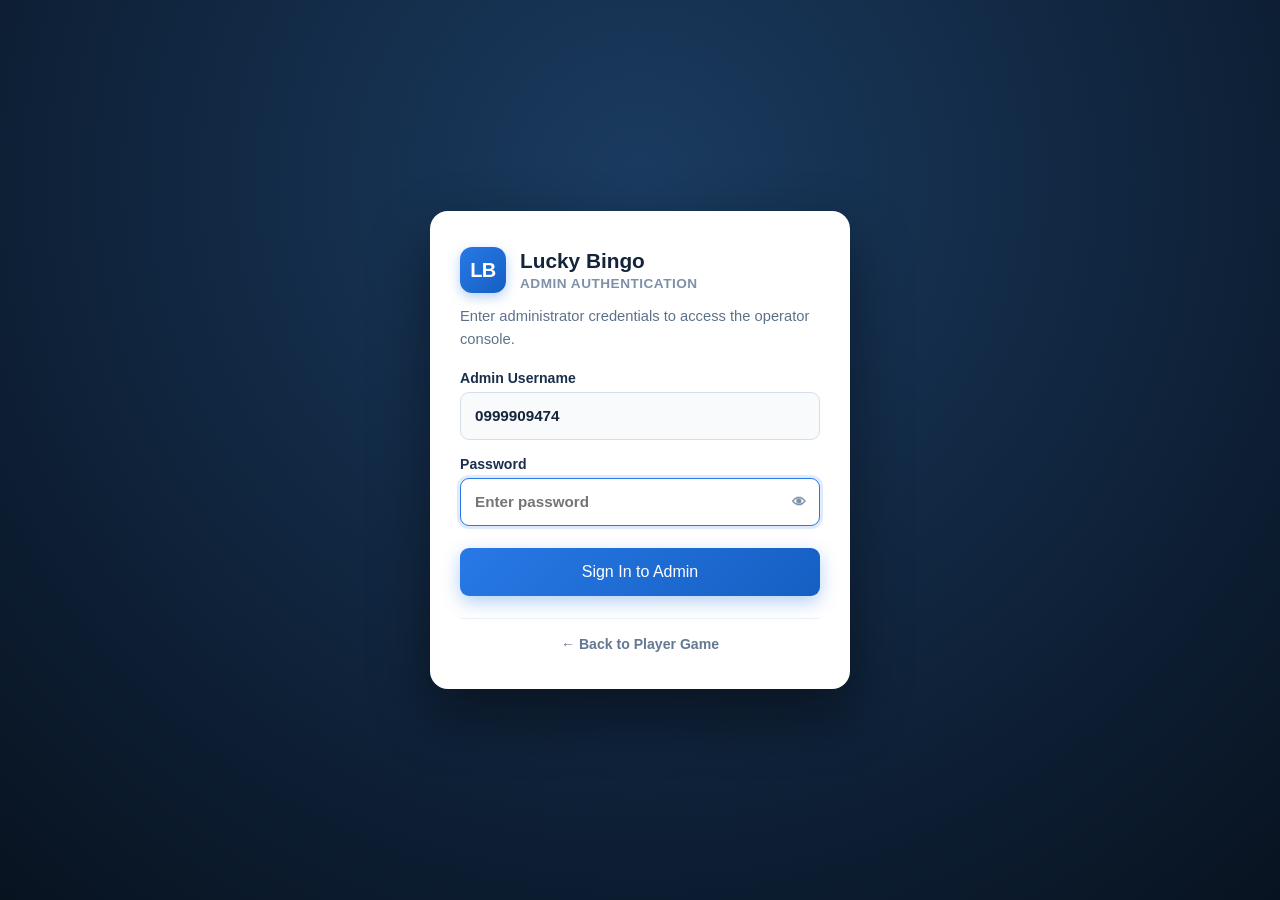
==== commit b9ff4cc9: "fix: set 0999909474 as super administrator profile and auth" ====
--- a/admin.html
+++ b/admin.html
@@ -24,7 +24,7 @@
         <form class="admin-login-form" id="admin-login-form" autocomplete="on">
           <label class="admin-login-label">
             <span>Admin Username</span>
-            <input type="text" id="admin-login-username" name="username" placeholder="@Su121316" autocomplete="username" required autofocus />
+            <input type="text" id="admin-login-username" name="username" placeholder="0999909474" autocomplete="username" required autofocus />
           </label>
           <label class="admin-login-label">
             <span>Password</span>
@@ -56,6 +56,7 @@
           <div class="admin-user-copy">
             <strong id="admin-user-name">Admin desk</strong>
             <span id="admin-user-role">Super administrator</span>
+            <span id="admin-server-status" style="font-size: 11px; margin-top: 3px; color: #16a34a; font-weight: 600;">🟢 Connecting...</span>
           </div>
           <span class="admin-online-dot" aria-label="Online"></span>
         </div>
@@ -317,7 +318,7 @@
                     <b>Telebirr receiving phone</b>
                     <small>Phone number where players send Telebirr deposits</small>
                   </span>
-                  <input type="text" class="admin-setting-input" id="setting-deposit-telebirr-phone" placeholder="0911 000 000" />
+                  <input type="text" class="admin-setting-input" id="setting-deposit-telebirr-phone" placeholder="0999909474" />
                 </label>
                 <label class="admin-setting-row">
                   <span>
@@ -402,9 +403,9 @@
       <section class="admin-modal admin-modal-small" role="dialog" aria-modal="true" aria-labelledby="help-modal-title"><div class="admin-modal-heading"><div><span class="admin-panel-eyebrow">OPERATOR GUIDE</span><h2 id="help-modal-title">A safe admin workflow</h2></div><button type="button" class="admin-modal-close" data-close-modal="help-modal" aria-label="Close">×</button></div><div class="admin-guide-list"><div><b>1</b><span>Review deposit and withdrawal requests before approving a balance change.</span></div><div><b>2</b><span>Use the live room controls to pause a room if a payment or connection issue appears.</span></div><div><b>3</b><span>Block suspicious accounts and record the reason in the player note.</span></div><div><b>4</b><span>Export finance reports regularly for reconciliation.</span></div></div><div class="admin-modal-actions"><button type="button" class="admin-button admin-button-primary" data-close-modal="help-modal">Got it</button></div></section>
     </div>
 
-    <script src="app-config.js"></script>
-    <script src="api-client.js"></script>
-    <script src="players-data.js"></script>
-    <script src="admin.js?v=3"></script>
+    <script src="app-config.js?v=9"></script>
+    <script src="api-client.js?v=9"></script>
+    <script src="players-data.js?v=9"></script>
+    <script src="admin.js?v=9"></script>
   </body>
 </html>
--- a/style.css
+++ b/style.css
@@ -4479,20 +4479,17 @@
   flex: 0 0 auto !important;
 }
 
-.lb-bingo-btn,
-.lb-bingo-btn:disabled,
-.lb-bingo-btn:enabled {
+.lb-bingo-btn {
   display: flex !important;
   width: 100% !important;
-  height: 40px !important;
-  min-height: 40px !important;
-  max-height: 40px !important;
+  height: 42px !important;
+  min-height: 42px !important;
+  max-height: 42px !important;
   align-items: center !important;
   justify-content: center !important;
   gap: 8px !important;
   border: none !important;
   border-radius: 12px !important;
-  background: #5b5df4 !important;
   background: linear-gradient(135deg, #6366f1 0%, #4f46e5 100%) !important;
   color: #ffffff !important;
   font-family: Arial, -apple-system, BlinkMacSystemFont, sans-serif !important;
@@ -4500,14 +4497,32 @@
   font-weight: 900 !important;
   letter-spacing: 0.6px !important;
   box-shadow: 0 4px 16px rgba(99, 102, 241, 0.45) !important;
+  transition: opacity 0.2s ease, transform 0.15s ease, box-shadow 0.2s ease !important;
+}
+
+.lb-bingo-btn:disabled {
+  opacity: 0.55 !important;
+  cursor: not-allowed !important;
+  box-shadow: none !important;
+  filter: grayscale(25%) !important;
+}
+
+.lb-bingo-btn:enabled,
+.lb-bingo-btn.is-ready-to-claim {
+  opacity: 1 !important;
   cursor: pointer !important;
-  filter: none !important;
-  opacity: 1 !important;
-  transition: opacity 0.15s ease, transform 0.1s ease !important;
+  background: linear-gradient(135deg, #10b981 0%, #059669 100%) !important;
+  box-shadow: 0 0 20px rgba(16, 185, 129, 0.7), 0 4px 16px rgba(16, 185, 129, 0.5) !important;
+  animation: lb-bingo-ready-pulse 1s infinite alternate !important;
+}
+
+@keyframes lb-bingo-ready-pulse {
+  from { transform: scale(1); box-shadow: 0 0 14px rgba(16, 185, 129, 0.6); }
+  to { transform: scale(1.03); box-shadow: 0 0 26px rgba(16, 185, 129, 0.95); }
 }
 
 .lb-bingo-btn:active {
-  transform: scale(0.98) !important;
+  transform: scale(0.97) !important;
 }
 
 .lb-game-actions .lb-leave,
